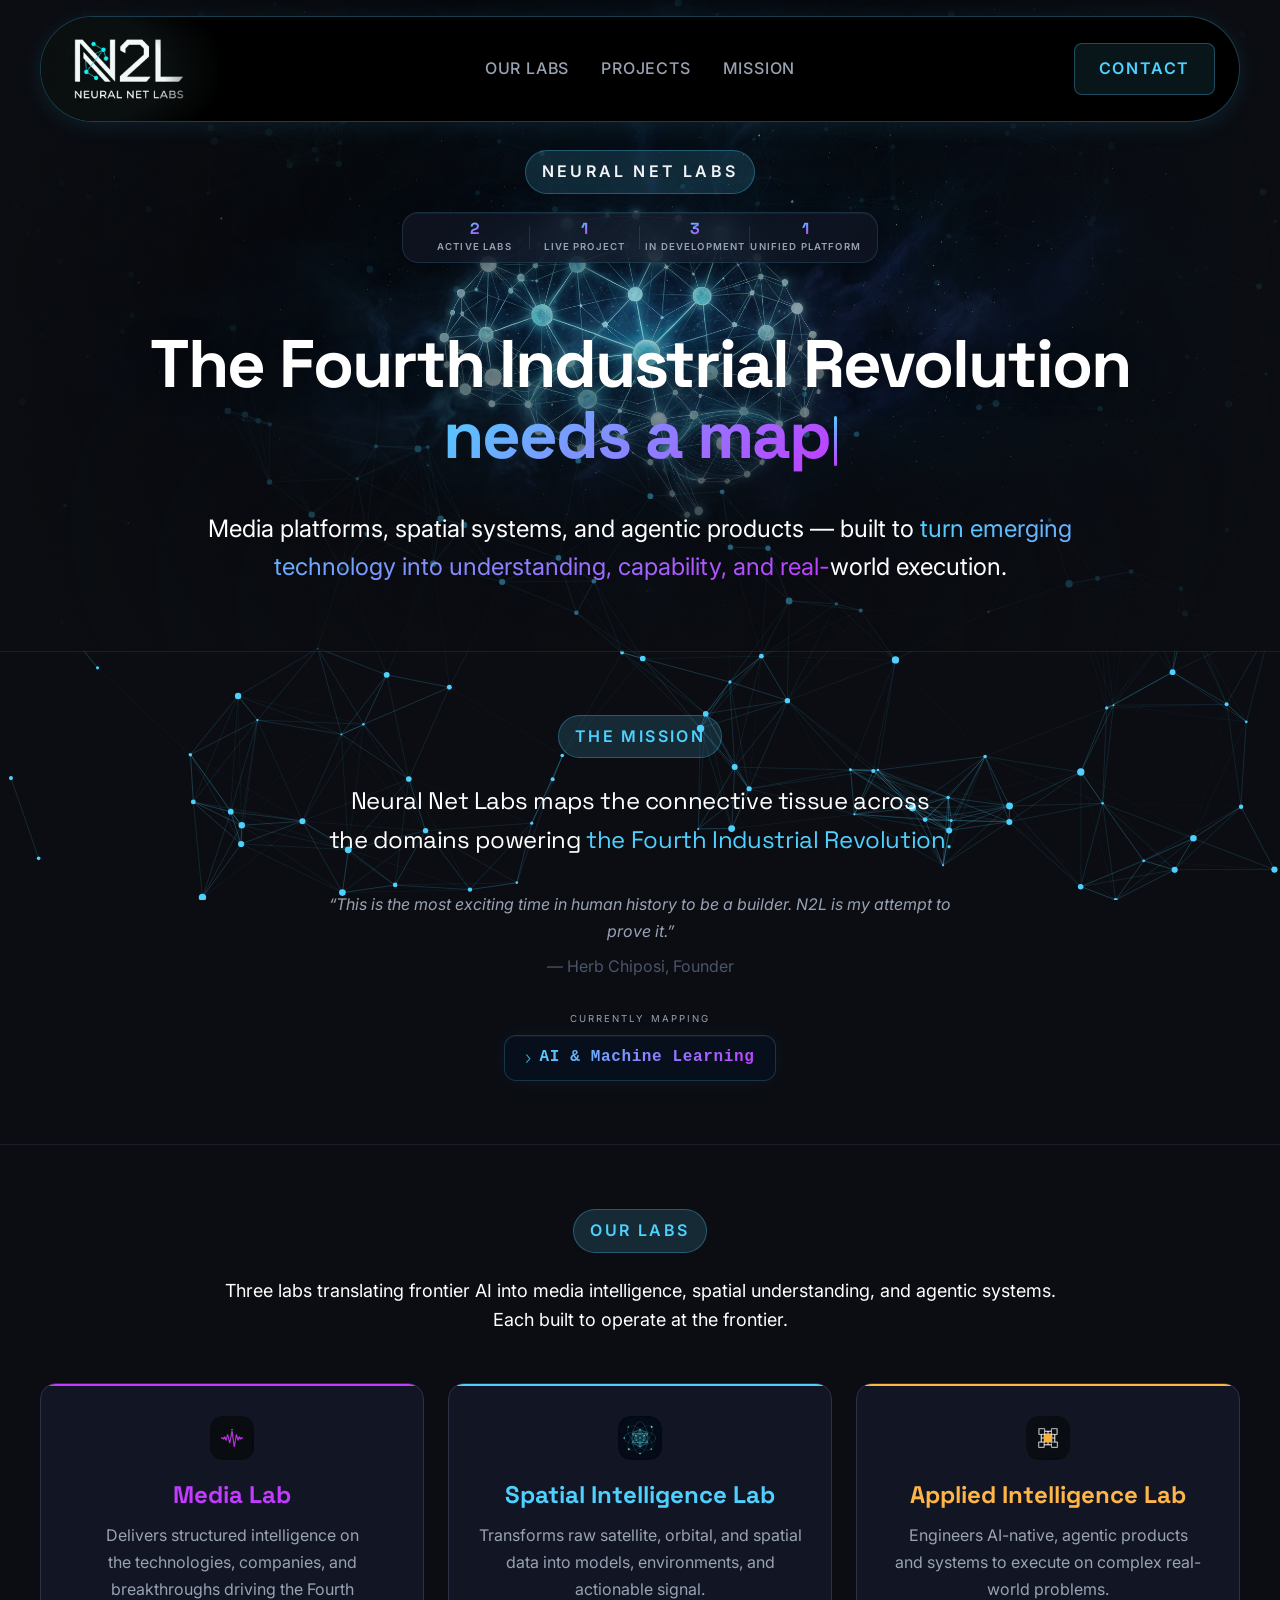
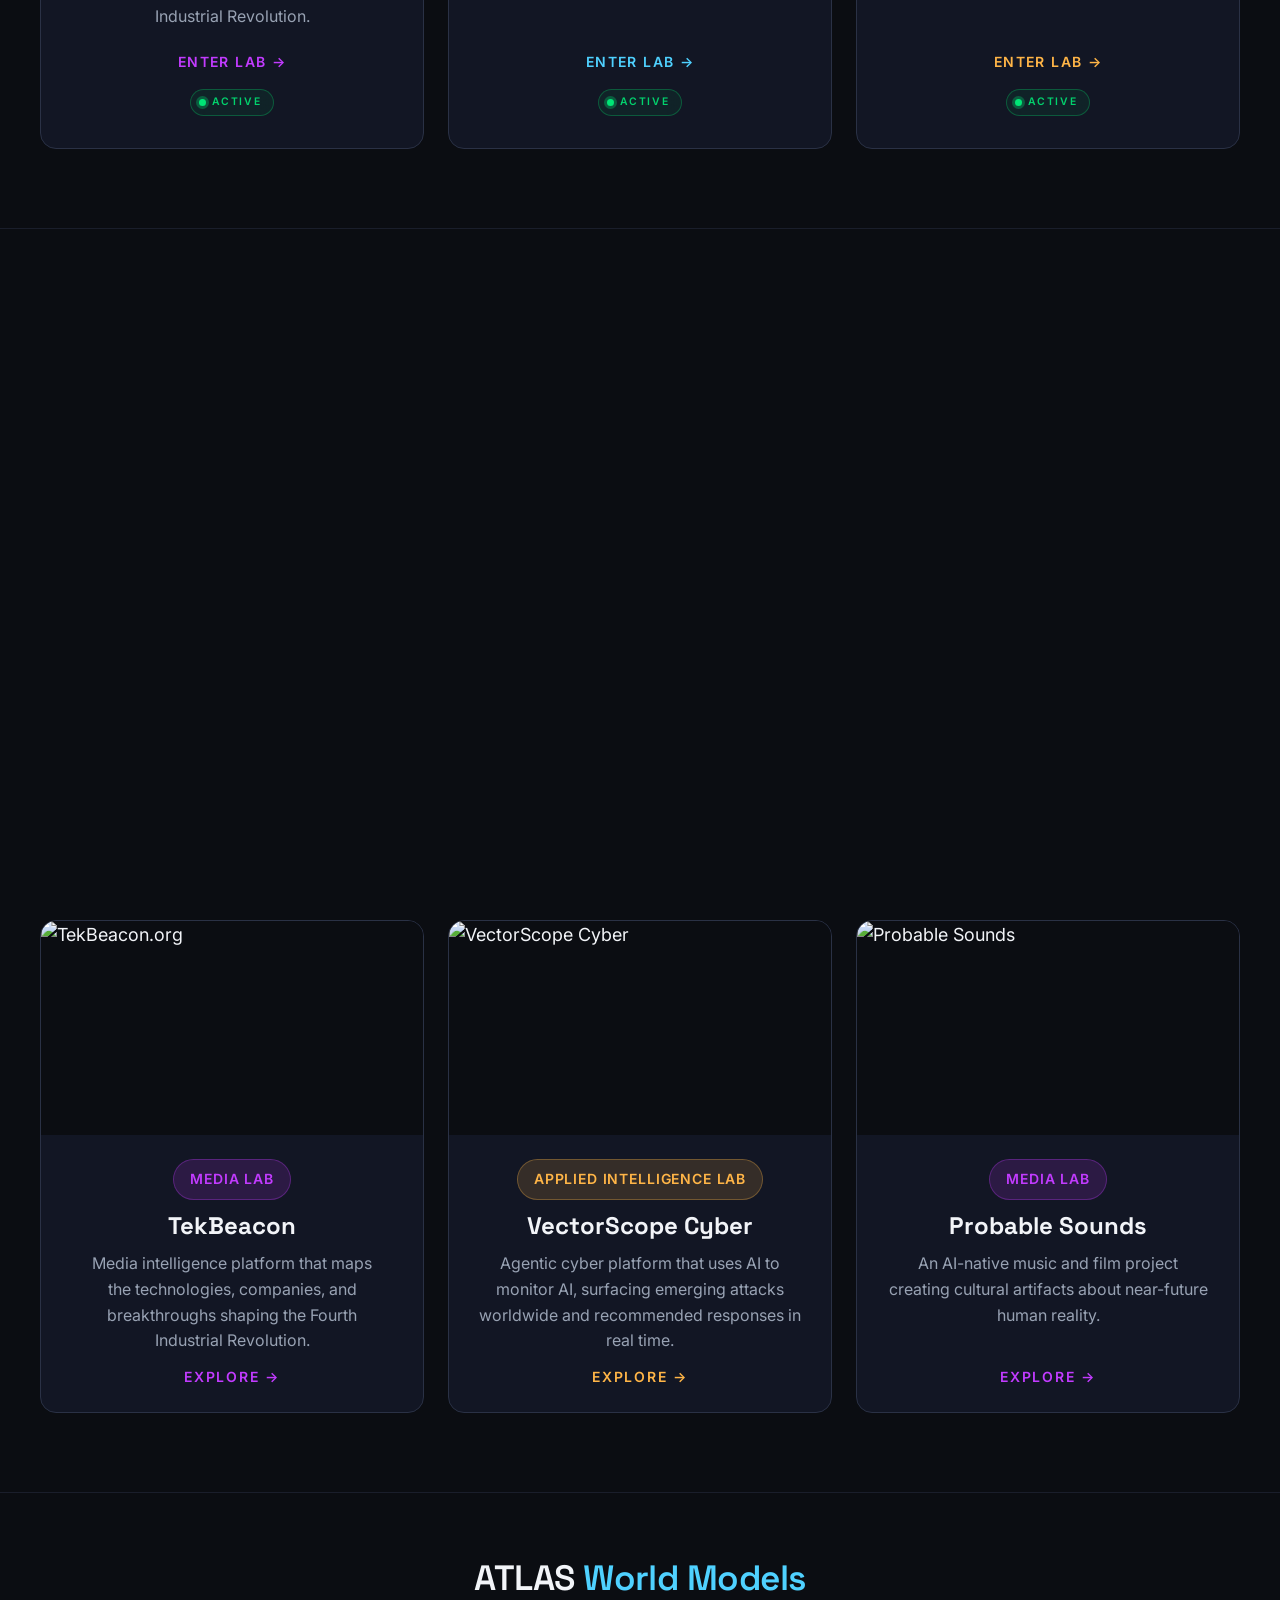
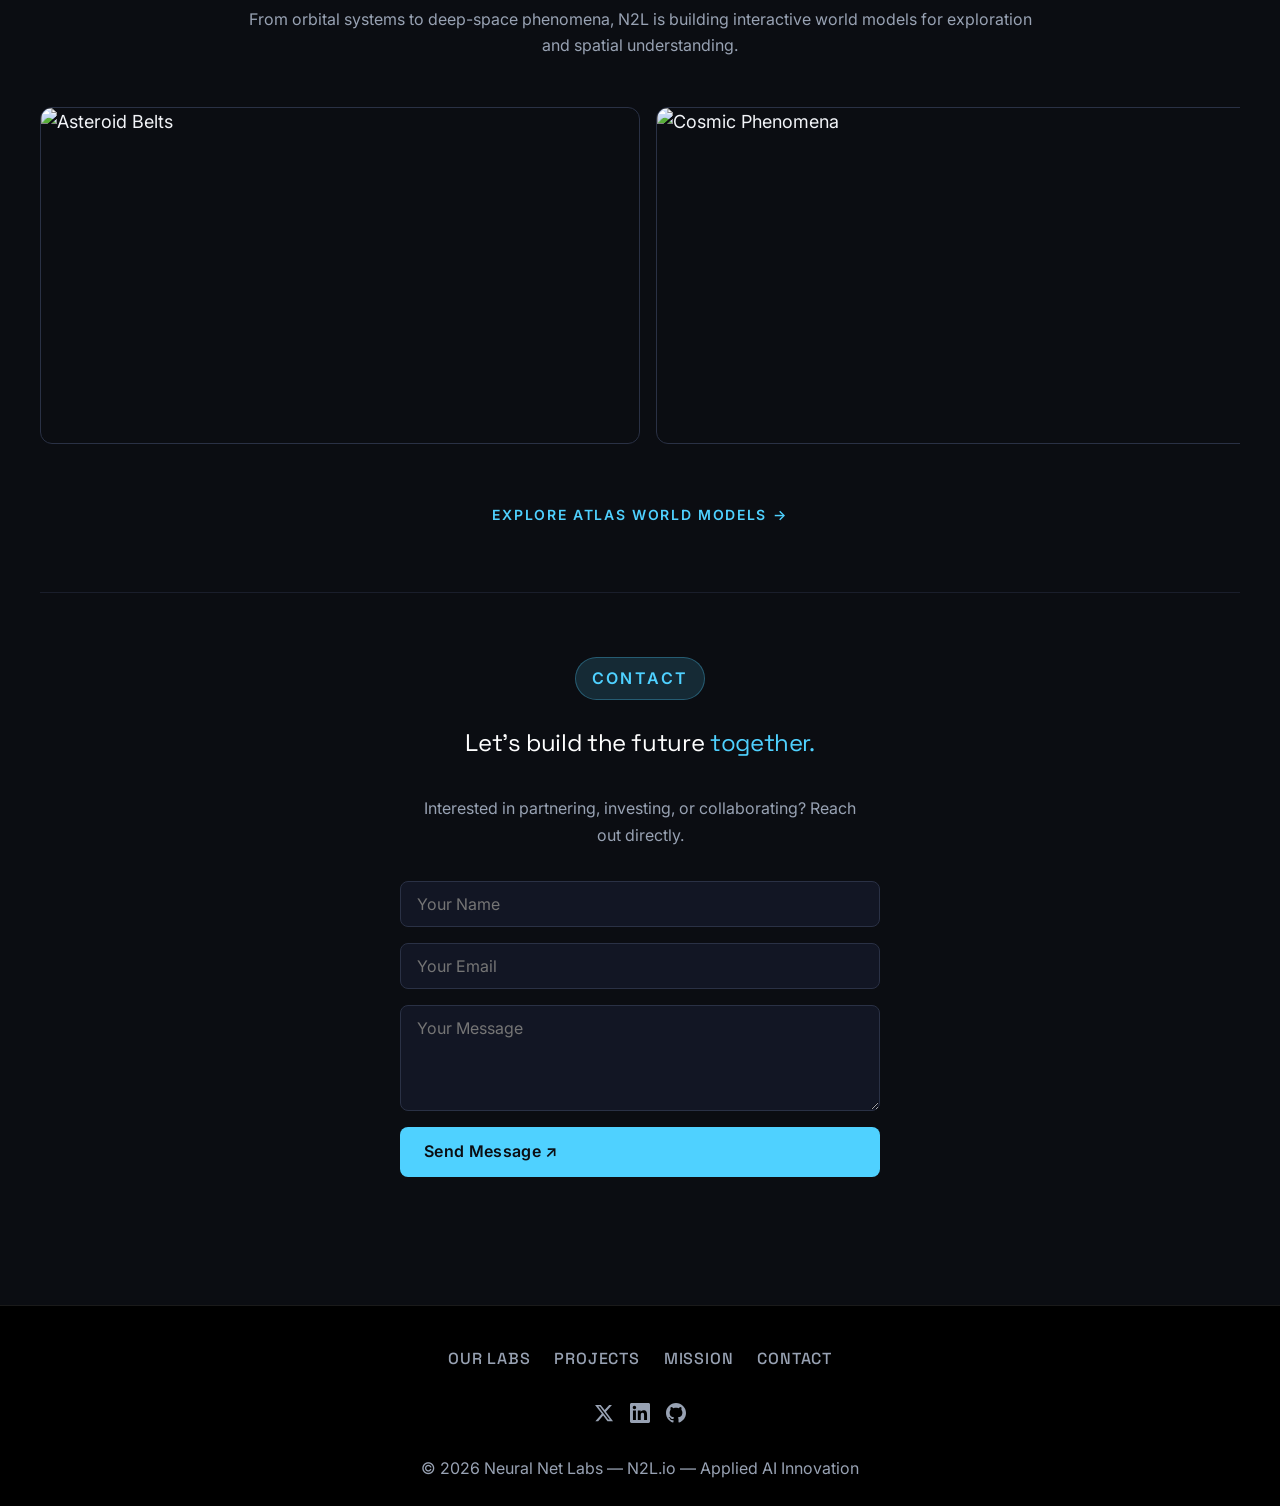
==== index.html @ a761012e "Formspree integration: contact form + waitlist email capture across all 6 project pages, Neural Net " ====
<!DOCTYPE html>
<html lang="en" data-theme="dark">
<head>
  <meta charset="UTF-8">
  <meta name="viewport" content="width=device-width, initial-scale=1.0">
  <title>N2L.io &mdash; Applied AI Innovation Lab</title>
  <meta name="description" content="Applied AI innovation &mdash; building breakthrough media platforms, spatial intelligence tools, and next-generation software products powered by world-class agentic systems.">

  <link rel="preconnect" href="https://fonts.googleapis.com">
  <link rel="preconnect" href="https://fonts.gstatic.com" crossorigin>
  <link href="https://fonts.googleapis.com/css2?family=Space+Grotesk:wght@300;400;500;600;700&family=Inter:wght@300;400;500;600;700&display=swap" rel="stylesheet">

  <link rel="stylesheet" href="styles.css">
</head>
<body>

  <nav class="site-nav nav-cyan" id="site-nav">
    <a href="index.html" class="logo-container">
      <img src="./Upscaled Website Images/Logos/enhanced_N2L_primary_logo_2.png" alt="N2L Logo" class="logo-img">
    </a>
    <div class="nav-links" id="nav-links">
      <a href="#labs" class="nav-link">Our Labs</a>
      <a href="#projects" class="nav-link">Projects</a>
      <a href="#mission" class="nav-link">Mission</a>
      
    </div>
    <div class="nav-cta" style="display: flex; align-items: center; justify-content: flex-end;">
      <a href="#contact" class="btn btn-primary glow-btn">Contact</a>
    </div>
    <button class="hamburger" id="hamburger" aria-label="Toggle menu">
      <span></span><span></span><span></span>
    </button>
  </nav>

  <main>
    <section class="hero" id="home" style="padding-top: 150px; padding-bottom: 1rem;">
      <div class="hero-bg">
        <img src="./Upscaled Website Images/Hero Images/enhanced_N2L_homepage_hero_image.png" alt="N2L Abstract Neural Network Hero Background">
      </div>
      <div class="hero-content">
        <a href="#labs" class="hero-eyebrow" style="text-decoration:none; color:inherit;">Neural Net Labs</a>

        <!-- Stats Bar -->
        <div class="stats-bar" id="stats">
          <div class="stats-grid">
            <div class="stat-item">
              <span class="stat-number" data-target="3" data-static="true">0</span>
              <span class="stat-label">Active Labs</span>
            </div>
            <div class="stat-item">
              <span class="stat-number" data-target="1" data-static="true">0</span>
              <span class="stat-label">Live Project</span>
            </div>
            <div class="stat-item">
              <span class="stat-number" data-target="5" data-static="true">0</span>
              <span class="stat-label">In Development</span>
            </div>
            <div class="stat-item">
              <span class="stat-number" data-target="1" data-static="true">0</span>
              <span class="stat-label">Unified Platform</span>
            </div>
          </div>
        </div>

        <h1 class="hero-headline"><span style="color: #ffffff;">The Fourth Industrial Revolution</span><br><span class="accent">needs a map</span></h1>
        <p class="hero-tagline" style="font-weight: 400;"><span style="color: #ffffff;">Media platforms, spatial systems, and agentic products &mdash; built to </span><span class="accent">turn emerging technology into understanding, capability, and real-</span><span style="color: #ffffff;">world execution.</span></p>
        
      </div>

    </section>

    <section class="mission-section" id="mission" style="width: 95%; max-width: var(--content-wide); padding-left: var(--space-8); padding-right: var(--space-8);">
      <div class="section-eyebrow">The Mission</div>
      <h2 class="mission-statement" style="color: white; font-size: var(--text-lg); font-weight: 400; max-width: 900px; margin-left: auto; margin-right: auto; line-height: 1.6;">Neural Net Labs maps the connective tissue across the domains powering <span class="accent">the Fourth Industrial Revolution.</span></h2>

      <!-- Founder's Note -->
      <div style="text-align: center; margin-top: var(--space-6); margin-bottom: var(--space-8);">
        <p style="font-size: var(--text-sm); color: var(--color-text-muted); font-style: italic; margin: 0 auto; max-width: 680px; line-height: 1.7;">&ldquo;This is the most exciting time in human history to be a builder. N2L is my attempt to prove it.&rdquo;</p>
        <p style="font-size: var(--text-sm); color: var(--color-text-faint); font-style: normal; margin: var(--space-2) auto 0; text-align: center; width: fit-content;">&mdash; Herb Chiposi, Founder</p>
      </div>

      <div class="domain-ticker">
        <p class="domain-ticker-label">Currently Mapping</p>
        <div class="domain-ticker-display">
          <span class="domain-ticker-arrow">›</span>
          <span id="domain-text">&nbsp;</span>
        </div>
      </div>
    </section>


    <section class="section" id="labs">
      <div class="section-eyebrow">Our Labs</div>
      <p style="text-align: center; color: #ffffff; max-width: 1000px; margin: 0 auto var(--space-8) auto; font-size: var(--text-base); line-height: 1.6;">Three labs translating frontier AI into media intelligence, spatial understanding, and agentic systems.<br>Each built to operate at the frontier.</p>
      <div class="lab-card-grid">
        <a href="media-lab.html" class="lab-card media">
          <div class="lab-card-icon media">
            <img src="./Upscaled Website Images/Icons/enhanced_Media_Lab_icon_mini_logo.png" alt="Media Lab Icon">
          </div>
          <p class="lab-card-title media">Media Lab</p>
          <p class="lab-card-desc">Delivers structured intelligence on the technologies, companies, and breakthroughs driving the Fourth Industrial Revolution.</p>
          <span class="lab-enter media">Enter Lab &rarr;</span>
          <div class="live-status" style="margin-top:var(--space-4);">
            <span class="live-dot"></span>
            <span class="live-label">Active</span>
          </div>
        </a>
        <a href="spatial-lab.html" class="lab-card spatial">
          <div class="lab-card-icon spatial">
            <img src="./Upscaled Website Images/Icons/enhanced_Spatial_Intelligence_Lab_icon_mini_logo.png" alt="Spatial Intelligence Lab Icon">
          </div>
          <p class="lab-card-title spatial">Spatial Intelligence Lab</p>
          <p class="lab-card-desc">Transforms raw satellite, orbital, and spatial data into models, environments, and actionable signal.</p>
          <span class="lab-enter spatial">Enter Lab &rarr;</span>
          <div class="live-status" style="margin-top:var(--space-4);">
            <span class="live-dot"></span>
            <span class="live-label">Active</span>
          </div>
        </a>
        <a href="applied-intelligence-lab.html" class="lab-card product">
          <div class="lab-card-icon product">
            <img src="./Upscaled Website Images/Icons/enhanced_N2L_Product_Lab_icon_mini_logo.png" alt="Applied Intelligence Lab Icon">
          </div>
          <p class="lab-card-title product">Applied Intelligence Lab</p>
          <p class="lab-card-desc">Engineers AI-native, agentic products and systems to execute on complex real-world problems.</p>
          <span class="lab-enter product">Enter Lab &rarr;</span>
          <div class="live-status" style="margin-top:var(--space-4);">
            <span class="live-dot"></span>
            <span class="live-label">Active</span>
          </div>
        </a>
      </div>
    </section>

    <section class="section" id="projects">
      <div class="section-eyebrow">Featured Projects</div>
      <div class="project-grid">
        <a href="anubis.html" target="_blank" class="project-card product">
          <div class="project-image">
            <img src="./Upscaled Website Images/Hero Images/Anubis_Agentic_Research_hero_Image.png" alt="Anubis Agentic Research">
          </div>
          <div class="project-info">
            <span class="badge badge-amber">Applied Intelligence Lab</span>
            <h3 class="project-title">Anubis Agentic Research</h3>
            <p class="project-desc">Agentic research framework where AI agents modeled on the greatest scientific minds of the 20th and 21st centuries, each with its own knowledge archive, collaborate to solve complex cross-domain problems.</p>
            <span class="project-explore amber">EXPLORE &rarr;</span>
          </div>
        </a>
        <a href="orbitarium.html" class="project-card spatial">
          <div class="project-image">
            <img src="./Upscaled Website Images/Hero Images/enhanced_Orbitarium_hero_image.png" alt="Orbitarium">
          </div>
          <div class="project-info">
            <span class="badge badge-cyan">Spatial Intelligence</span>
            <h3 class="project-title">Orbitarium</h3>
            <p class="project-desc">Real-time interactive world model of our solar system, from the Sun out to the Kuiper Belt.</p>
            <span class="project-explore cyan">EXPLORE &rarr;</span>
          </div>
        </a>
        <a href="satalytics.html" class="project-card spatial">
          <div class="project-image">
            <img src="./Upscaled Website Images/Hero Images/enhanced_Satalytics_hero_image.png" alt="Satalytics">
          </div>
          <div class="project-info">
            <span class="badge badge-cyan">Spatial Intelligence</span>
            <h3 class="project-title">Satalytics</h3>
            <p class="project-desc">Transforms raw orbital spacial data into actionable intelligence signals using frontier neural networks.</p>
            <span class="project-explore cyan">EXPLORE &rarr;</span>
          </div>
        </a>
        <a href="https://tekbeacon.org" target="_blank" class="project-card media">
          <div class="project-image">
            <img src="./Upscaled Website Images/Hero Images/enhanced_TekBeacon-org_hero_image.png" alt="TekBeacon.org">
          </div>
          <div class="project-info">
            <span class="badge badge-magenta">Media Lab</span>
            <h3 class="project-title">TekBeacon</h3>
            <p class="project-desc">Media intelligence platform that maps the technologies, companies, and breakthroughs shaping the Fourth Industrial Revolution.</p>
            <span class="project-explore magenta">EXPLORE &rarr;</span>
          </div>
        </a>
        <a href="vectorscope.html" class="project-card product">
          <div class="project-image">
            <img src="./Upscaled Website Images/Hero Images/enhanced_VectorScope_Cyber_hero_image_1.png" alt="VectorScope Cyber">
          </div>
          <div class="project-info">
            <span class="badge badge-amber">Applied Intelligence Lab</span>
            <h3 class="project-title">VectorScope Cyber</h3>
            <p class="project-desc">Agentic cyber platform that uses AI to monitor AI, surfacing emerging attacks worldwide and recommended responses in real time.</p>
            <span class="project-explore amber">EXPLORE &rarr;</span>
          </div>
        </a>
        <a href="probable-sounds.html" class="project-card media">
          <div class="project-image">
            <img src="./Upscaled Website Images/Hero Images/enhanced_MisM_Music_Catalog_hero_image.png" alt="Probable Sounds">
          </div>
          <div class="project-info">
            <span class="badge badge-magenta">Media Lab</span>
            <h3 class="project-title">Probable Sounds</h3>
            <p class="project-desc">An AI-native music and film project creating cultural artifacts about near-future human reality.</p>
            <span class="project-explore magenta">EXPLORE &rarr;</span>
          </div>
        </a>
      </div>
    </section>

    <!-- ============================================================
         ATLAS World Models Showcase
    ============================================================ -->
    <section class="section" style="overflow:hidden;" id="atlas">
      <div style="text-align:center;margin-bottom:var(--space-8)">
        <h2 class="mission-statement" style="margin-bottom:var(--space-2)">ATLAS <span class="accent">World Models</span></h2>
        <p class="project-desc" style="max-width:800px;margin:0 auto">From orbital systems to deep-space phenomena, N2L is building interactive world models for exploration and spatial understanding.</p>
      </div>
      <div class="marquee-container">
        <div class="marquee-track">
          <!-- Set 1 -->
          <a class="marquee-item" href="atlas.html" style="cursor:pointer;display:block;"><img src="./Upscaled Website Images/ATLAS World Models Images/enhanced_Asteroid_Belts_Image.png" alt="Asteroid Belts"><div class="marquee-label">Asteroid Belts</div></a>
          <a class="marquee-item" href="atlas.html" style="cursor:pointer;display:block;"><img src="./Upscaled Website Images/ATLAS World Models Images/enhanced_Cosmic_Phenomena_World_Models_main.png" alt="Cosmic Phenomena"><div class="marquee-label">Cosmic Phenomena</div></a>
          <a class="marquee-item" href="atlas.html" style="cursor:pointer;display:block;"><img src="./Upscaled Website Images/ATLAS World Models Images/enhanced_Fast_radio_bursts_image.png" alt="Fast radio bursts"><div class="marquee-label">Fast Radio Bursts</div></a>
          <a class="marquee-item" href="atlas.html" style="cursor:pointer;display:block;"><img src="./Upscaled Website Images/ATLAS World Models Images/enhanced_Galaxies_Image.png" alt="Galaxies"><div class="marquee-label">Galaxies</div></a>
          <a class="marquee-item" href="atlas.html" style="cursor:pointer;display:block;"><img src="./Upscaled Website Images/ATLAS World Models Images/enhanced_Gamma-ray_burst_image.png" alt="Gamma-ray burst"><div class="marquee-label">Gamma-Ray Bursts</div></a>
          <a class="marquee-item" href="atlas.html" style="cursor:pointer;display:block;"><img src="./Upscaled Website Images/ATLAS World Models Images/enhanced_Kilonovae_image.png" alt="Kilonovae"><div class="marquee-label">Kilonovae</div></a>
          <a class="marquee-item" href="atlas.html" style="cursor:pointer;display:block;"><img src="./Upscaled Website Images/ATLAS World Models Images/enhanced_Moons_image.png" alt="Moons"><div class="marquee-label">Moons</div></a>
          <a class="marquee-item" href="atlas.html" style="cursor:pointer;display:block;"><img src="./Upscaled Website Images/ATLAS World Models Images/enhanced_Nebula_image.png" alt="Nebula"><div class="marquee-label">Nebulae</div></a>
          <a class="marquee-item" href="atlas.html" style="cursor:pointer;display:block;"><img src="./Upscaled Website Images/ATLAS World Models Images/enhanced_Star_system_image.png" alt="Star system"><div class="marquee-label">Star Systems</div></a>
          <a class="marquee-item" href="atlas.html" style="cursor:pointer;display:block;"><img src="./Upscaled Website Images/ATLAS World Models Images/enhanced_Supernova_image.png" alt="Supernova"><div class="marquee-label">Supernovae</div></a>
          <a class="marquee-item" href="atlas.html" style="cursor:pointer;display:block;"><img src="./Upscaled Website Images/ATLAS World Models Images/enhanced_Tidal_disruption_events_image.png" alt="Tidal disruption events"><div class="marquee-label">Tidal Disruption Events</div></a>
          <a class="marquee-item" href="atlas.html" style="cursor:pointer;display:block;"><img src="./Upscaled Website Images/ATLAS World Models Images/enhanced_X-ray_transient_image.png" alt="X-ray transient"><div class="marquee-label">X-Ray Transients</div></a>
          <!-- Set 2 -->
          <a class="marquee-item" href="atlas.html" style="cursor:pointer;display:block;"><img src="./Upscaled Website Images/ATLAS World Models Images/enhanced_Asteroid_Belts_Image.png" alt="Asteroid Belts"><div class="marquee-label">Asteroid Belts</div></a>
          <a class="marquee-item" href="atlas.html" style="cursor:pointer;display:block;"><img src="./Upscaled Website Images/ATLAS World Models Images/enhanced_Cosmic_Phenomena_World_Models_main.png" alt="Cosmic Phenomena"><div class="marquee-label">Cosmic Phenomena</div></a>
          <a class="marquee-item" href="atlas.html" style="cursor:pointer;display:block;"><img src="./Upscaled Website Images/ATLAS World Models Images/enhanced_Fast_radio_bursts_image.png" alt="Fast radio bursts"><div class="marquee-label">Fast Radio Bursts</div></a>
          <a class="marquee-item" href="atlas.html" style="cursor:pointer;display:block;"><img src="./Upscaled Website Images/ATLAS World Models Images/enhanced_Galaxies_Image.png" alt="Galaxies"><div class="marquee-label">Galaxies</div></a>
          <a class="marquee-item" href="atlas.html" style="cursor:pointer;display:block;"><img src="./Upscaled Website Images/ATLAS World Models Images/enhanced_Gamma-ray_burst_image.png" alt="Gamma-ray burst"><div class="marquee-label">Gamma-Ray Bursts</div></a>
          <a class="marquee-item" href="atlas.html" style="cursor:pointer;display:block;"><img src="./Upscaled Website Images/ATLAS World Models Images/enhanced_Kilonovae_image.png" alt="Kilonovae"><div class="marquee-label">Kilonovae</div></a>
          <a class="marquee-item" href="atlas.html" style="cursor:pointer;display:block;"><img src="./Upscaled Website Images/ATLAS World Models Images/enhanced_Moons_image.png" alt="Moons"><div class="marquee-label">Moons</div></a>
          <a class="marquee-item" href="atlas.html" style="cursor:pointer;display:block;"><img src="./Upscaled Website Images/ATLAS World Models Images/enhanced_Nebula_image.png" alt="Nebula"><div class="marquee-label">Nebulae</div></a>
          <a class="marquee-item" href="atlas.html" style="cursor:pointer;display:block;"><img src="./Upscaled Website Images/ATLAS World Models Images/enhanced_Star_system_image.png" alt="Star system"><div class="marquee-label">Star Systems</div></a>
          <a class="marquee-item" href="atlas.html" style="cursor:pointer;display:block;"><img src="./Upscaled Website Images/ATLAS World Models Images/enhanced_Supernova_image.png" alt="Supernova"><div class="marquee-label">Supernovae</div></a>
          <a class="marquee-item" href="atlas.html" style="cursor:pointer;display:block;"><img src="./Upscaled Website Images/ATLAS World Models Images/enhanced_Tidal_disruption_events_image.png" alt="Tidal disruption events"><div class="marquee-label">Tidal Disruption Events</div></a>
          <a class="marquee-item" href="atlas.html" style="cursor:pointer;display:block;"><img src="./Upscaled Website Images/ATLAS World Models Images/enhanced_X-ray_transient_image.png" alt="X-ray transient"><div class="marquee-label">X-Ray Transients</div></a>
        </div>
      </div>
      <div style="text-align:center; margin-top:var(--space-10);">
        <a href="atlas.html" class="project-explore cyan">EXPLORE ATLAS WORLD MODELS &rarr;</a>
      </div>
    </section>

    <!-- ============================================================
         Contact
    ============================================================ -->
    <section class="section" id="contact" style="text-align: center; padding-bottom: var(--space-16);">
      <div class="section-eyebrow">Contact</div>
      <h2 class="mission-statement" style="color: white; font-size: var(--text-lg); font-weight: 400; max-width: 700px; margin-left: auto; margin-right: auto; line-height: 1.6;">Let&rsquo;s build the future <span class="accent">together.</span></h2>
      <p style="color: var(--color-text-muted); font-size: var(--text-sm); max-width: 520px; margin: 0 auto var(--space-8); line-height: 1.7;">Interested in partnering, investing, or collaborating? Reach out directly.</p>

      <!-- Contact Form -->
      <form id="contact-form" action="https://formspree.io/f/mvzyaagl" method="POST" style="max-width: 480px; margin: 0 auto; display: flex; flex-direction: column; gap: var(--space-4);">
        <input type="text" name="name" placeholder="Your Name" required
          style="padding: var(--space-3) var(--space-4); background: var(--color-surface); border: 1px solid var(--color-divider); border-radius: var(--radius-md); color: var(--color-text); font-family: var(--font-body); font-size: var(--text-sm); outline: none; transition: border-color 0.3s ease;"
          onfocus="this.style.borderColor='rgba(79,209,255,0.6)'" onblur="this.style.borderColor=''"
        />
        <input type="email" name="email" placeholder="Your Email" required
          style="padding: var(--space-3) var(--space-4); background: var(--color-surface); border: 1px solid var(--color-divider); border-radius: var(--radius-md); color: var(--color-text); font-family: var(--font-body); font-size: var(--text-sm); outline: none; transition: border-color 0.3s ease;"
          onfocus="this.style.borderColor='rgba(79,209,255,0.6)'" onblur="this.style.borderColor=''"
        />
        <textarea name="message" placeholder="Your Message" rows="4" required
          style="padding: var(--space-3) var(--space-4); background: var(--color-surface); border: 1px solid var(--color-divider); border-radius: var(--radius-md); color: var(--color-text); font-family: var(--font-body); font-size: var(--text-sm); outline: none; resize: vertical; transition: border-color 0.3s ease;"
          onfocus="this.style.borderColor='rgba(79,209,255,0.6)'" onblur="this.style.borderColor=''"
        ></textarea>
        <button type="submit" class="btn btn-primary glow-btn" style="font-size: var(--text-sm); cursor: pointer; border: none;">Send Message &nearr;</button>
      </form>
      <p id="contact-success" style="display:none; color: var(--color-cyan); font-size: var(--text-sm); margin-top: var(--space-4);">Message sent! We&rsquo;ll be in touch.</p>
      <p id="contact-error" style="display:none; color: #ff6b6b; font-size: var(--text-sm); margin-top: var(--space-4);">Something went wrong. Please try again.</p>
    </section>
  </main>

    <footer class="site-footer">
    <div class="footer-content" style="display:flex; flex-direction:column; align-items:center; gap:var(--space-2);">
      <div class="footer-links" style="display:flex; gap:var(--space-6); font-family:var(--font-display); font-size:var(--text-sm); font-weight:600; letter-spacing:0.1em; text-transform:uppercase;">
        <a href="index.html#labs" class="footer-link">Our Labs</a>
        <a href="index.html#projects" class="footer-link">Projects</a>
        <a href="index.html#mission" class="footer-link">Mission</a>
        <a href="index.html#contact" class="footer-link">Contact</a>
      </div>
            <div class="social-links" style="display:flex; gap:var(--space-4); margin: var(--space-2) 0;">
        <a href="#" class="social-icon" aria-label="Twitter">
          <svg width="20" height="20" viewBox="0 0 24 24" fill="currentColor"><path d="M18.244 2.25h3.308l-7.227 8.26 8.502 11.24H16.17l-5.214-6.817L4.99 21.75H1.68l7.73-8.835L1.254 2.25H8.08l4.713 6.231zm-1.161 17.52h1.833L7.084 4.126H5.117z"/></svg>
        </a>
        <a href="#" class="social-icon" aria-label="LinkedIn">
          <svg width="20" height="20" viewBox="0 0 24 24" fill="currentColor"><path d="M20.447 20.452h-3.554v-5.569c0-1.328-.027-3.037-1.852-3.037-1.853 0-2.136 1.445-2.136 2.939v5.667H9.351V9h3.414v1.561h.046c.477-.9 1.637-1.85 3.37-1.85 3.603 0 4.267 2.37 4.267 5.455v6.286zM5.337 7.433c-1.144 0-2.063-.926-2.063-2.065 0-1.138.92-2.063 2.063-2.063 1.14 0 2.064.925 2.064 2.063 0 1.139-.925 2.065-2.064 2.065zm1.782 13.019H3.555V9h3.564v11.452zM22.225 0H1.771C.792 0 0 .774 0 1.729v20.542C0 23.227.792 24 1.771 24h20.451C23.2 24 24 23.227 24 22.271V1.729C24 .774 23.2 0 22.222 0h.003z"/></svg>
        </a>
        <a href="#" class="social-icon" aria-label="GitHub">
          <svg width="20" height="20" viewBox="0 0 24 24" fill="currentColor"><path d="M12 0c-6.626 0-12 5.373-12 12 0 5.302 3.438 9.8 8.207 11.387.599.111.793-.261.793-.577v-2.234c-3.338.726-4.033-1.416-4.033-1.416-.546-1.387-1.333-1.756-1.333-1.756-1.089-.745.083-.729.083-.729 1.205.084 1.839 1.237 1.839 1.237 1.07 1.834 2.807 1.304 3.492.997.107-.775.418-1.305.762-1.604-2.665-.305-5.467-1.334-5.467-5.931 0-1.311.469-2.381 1.236-3.221-.124-.303-.535-1.524.117-3.176 0 0 1.008-.322 3.301 1.23.957-.266 1.983-.399 3.003-.404 1.02.005 2.047.138 3.006.404 2.291-1.552 3.297-1.23 3.297-1.23.653 1.653.242 2.874.118 3.176.77.84 1.235 1.911 1.235 3.221 0 4.609-2.807 5.624-5.479 5.921.43.372.823 1.102.823 2.222v3.293c0 .319.192.694.801.576 4.765-1.589 8.199-6.086 8.199-11.386 0-6.627-5.373-12-12-12z"/></svg>
        </a>
      </div>
      <p class="footer-copy" style="color:var(--color-text-muted); font-size:var(--text-sm); margin-top:var(--space-2);">&copy; 2026 Neural Net Labs &mdash; N2L.io &mdash; Applied AI Innovation</p>
    </div>
  </footer>

  <script>
    // ============================================================
    // Typewriter Effect — "needs a map"
    // ============================================================
    (function() {
      var accentEl = document.querySelector('.hero-headline .accent');
      if (!accentEl) return;

      var fullText = 'needs a map';
      var TYPE_SPEED   = 120;  // ms per character typing
      var ERASE_SPEED  = 50;   // ms per character erasing
      var HOLD_TYPED   = 3500; // ms to hold the full text
      var HOLD_ERASED  = 800;  // ms pause before retyping

      // Inject blink keyframe
      var s = document.createElement('style');
      s.textContent = '@keyframes tw-blink{0%,100%{opacity:1}50%{opacity:0}}';
      document.head.appendChild(s);

      // Gradient cursor element (sibling to accent, inside h1)
      var cursor = document.createElement('span');
      cursor.style.cssText = [
        'display:inline-block',
        'width:3px',
        'height:0.75em',
        'background:linear-gradient(135deg,#4FD1FF,#C23BFF)',
        'margin-left:4px',
        'vertical-align:middle',
        'border-radius:2px',
        'animation:tw-blink 0.7s ease-in-out infinite'
      ].join(';');
      accentEl.insertAdjacentElement('afterend', cursor);

      // Start empty
      accentEl.textContent = '';

      function typeText(done) {
        var i = 0;
        var t = setInterval(function() {
          accentEl.textContent = fullText.slice(0, ++i);
          if (i >= fullText.length) { clearInterval(t); setTimeout(done, HOLD_TYPED); }
        }, TYPE_SPEED);
      }

      function eraseText(done) {
        var i = fullText.length;
        var t = setInterval(function() {
          accentEl.textContent = fullText.slice(0, --i);
          if (i <= 0) { clearInterval(t); setTimeout(done, HOLD_ERASED); }
        }, ERASE_SPEED);
      }

      function loop() { typeText(function() { eraseText(loop); }); }

      // Slight delay so page settles first
      setTimeout(loop, 800);
    })();

    // ============================================================
    // Animated Stats Counter — looping
    // ============================================================
    function animateCounterLoop(el, target) {
      var duration = 8000;
      function runCycle() {
        el.textContent = '0';
        var start = performance.now();
        function update(now) {
          var elapsed = now - start;
          var progress = Math.min(elapsed / duration, 1);
          var eased = 1 - Math.pow(1 - progress, 3);
          el.textContent = Math.round(eased * target);
          if (progress < 1) {
            requestAnimationFrame(update);
          } else {
            el.textContent = target;
            setTimeout(function() {
              el.textContent = '0';
              setTimeout(runCycle, 500);
            }, 2500);
          }
        }
        requestAnimationFrame(update);
      }
      runCycle();
    }
    // One-shot counter (for static values that stay)
    function animateCounterOnce(el, target) {
      var duration = 8000;
      var start = performance.now();
      function update(now) {
        var elapsed = now - start;
        var progress = Math.min(elapsed / duration, 1);
        var eased = 1 - Math.pow(1 - progress, 3);
        el.textContent = Math.round(eased * target);
        if (progress < 1) requestAnimationFrame(update);
        else el.textContent = target;
      }
      requestAnimationFrame(update);
    }

    var statsObserver = new IntersectionObserver(function(entries) {
      entries.forEach(function(entry) {
        if (entry.isIntersecting) {
          entry.target.querySelectorAll('.stat-number').forEach(function(el) {
            if (el.dataset.static === 'true') {
              animateCounterOnce(el, parseInt(el.dataset.target));
            } else {
              animateCounterLoop(el, parseInt(el.dataset.target));
            }
          });
          statsObserver.unobserve(entry.target);
        }
      });
    }, { threshold: 0.4 });
    var statsEl = document.getElementById('stats');
    if (statsEl) statsObserver.observe(statsEl);

    // ============================================================
    // Scroll-Triggered Section Reveals
    // ============================================================
    (function() {
      // Elements to reveal (excluding hero which is above the fold)
      var revealTargets = [
        '#mission .section-eyebrow',
        '#mission .mission-statement',
        '#labs .section-eyebrow',
        '#labs > p',
        '.lab-card',
        '#projects .section-eyebrow',
        '.project-card',
        '#atlas .section-eyebrow',
        '#atlas h2',
        '#atlas .project-desc',
        '#atlas .btn-primary',
        'footer .footer-logo',
        'footer .footer-links',
        'footer .footer-legal'
      ];

      revealTargets.forEach(function(selector) {
        document.querySelectorAll(selector).forEach(function(el) {
          el.classList.add('reveal');
        });
      });

      // Stagger cards
      document.querySelectorAll('.lab-card').forEach(function(el, i) {
        el.style.transitionDelay = (i * 0.4) + 's';
      });
      document.querySelectorAll('.project-card').forEach(function(el, i) {
        el.style.transitionDelay = (i * 0.32) + 's';
      });

      var revealObs = new IntersectionObserver(function(entries) {
        entries.forEach(function(entry) {
          if (entry.isIntersecting) {
            entry.target.classList.add('revealed');
            // Clear stagger delay after reveal finishes so hover is instant
            var delay = parseFloat(entry.target.style.transitionDelay) || 0;
            setTimeout(function() {
              entry.target.style.transitionDelay = '0s';
            }, (delay + 2.4) * 1000);
            revealObs.unobserve(entry.target);
          }
        });
      }, { threshold: 0.12, rootMargin: '0px 0px -40px 0px' });

      document.querySelectorAll('.reveal').forEach(function(el) {
        revealObs.observe(el);
      });
    })();

    // ============================================================
    // Eyebrow Pill — Click to Center Section
    // ============================================================
    document.querySelectorAll('.section-eyebrow, .hero-eyebrow').forEach(function(pill) {
      pill.addEventListener('click', function() {
        var section = pill.closest('section') || pill.closest('[id]');
        if (section) {
          section.scrollIntoView({ behavior: 'smooth', block: 'center' });
        } else {
          window.scrollTo({ top: 0, behavior: 'smooth' });
        }
      });
    });

    // ============================================================
    // Gradient Glow Cursor Trail
    // ============================================================
    (function() {
      if (window.matchMedia('(pointer: coarse)').matches) return; // skip touch

      // Main glow orb
      var orb = document.createElement('div');
      orb.style.cssText = [
        'position:fixed','top:0','left:0','width:28px','height:28px',
        'border-radius:50%',
        'background:radial-gradient(circle,rgba(79,209,255,0.55) 0%,rgba(194,59,255,0.25) 60%,transparent 100%)',
        'pointer-events:none','z-index:9999',
        'transform:translate(-50%,-50%)',
        'filter:blur(4px)',
        'transition:opacity 0.3s ease',
        'opacity:0'
      ].join(';');
      document.body.appendChild(orb);

      var mouseX = 0, mouseY = 0, orbX = 0, orbY = 0, visible = false;

      document.addEventListener('mousemove', function(e) {
        mouseX = e.clientX; mouseY = e.clientY;
        if (!visible) { orb.style.opacity = '1'; visible = true; }
        spawnDot(e.clientX, e.clientY);
      });
      document.addEventListener('mouseleave', function() {
        orb.style.opacity = '0'; visible = false;
      });

      // Smooth lerp follow
      function lerp(a, b, t) { return a + (b - a) * t; }
      (function animateOrb() {
        orbX = lerp(orbX, mouseX, 0.1);
        orbY = lerp(orbY, mouseY, 0.1);
        orb.style.left = orbX + 'px';
        orb.style.top  = orbY + 'px';
        requestAnimationFrame(animateOrb);
      })();

      // Trail dots
      var lastDot = 0;
      function spawnDot(x, y) {
        var now = Date.now();
        if (now - lastDot < 30) return;
        lastDot = now;
        var d = document.createElement('div');
        d.style.cssText = [
          'position:fixed','pointer-events:none','z-index:9998',
          'border-radius:50%','width:10px','height:10px',
          'transform:translate(-50%,-50%) scale(1)',
          'background:radial-gradient(circle,rgba(79,209,255,0.7) 0%,rgba(194,59,255,0.4) 100%)',
          'filter:blur(2px)',
          'left:'+x+'px','top:'+y+'px',
          'transition:opacity 0.6s ease,transform 0.6s ease',
          'opacity:0.8'
        ].join(';');
        document.body.appendChild(d);
        requestAnimationFrame(function() {
          d.style.opacity = '0';
          d.style.transform = 'translate(-50%,-50%) scale(0.3)';
        });
        setTimeout(function() { d.remove(); }, 650);
      }
    })();

    // ============================================================
    // Domain Flip Ticker — Solari Board Scramble
    // ============================================================
    (function() {
      var el = document.getElementById('domain-text');
      if (!el) return;

      var domains = [
        'AI & Machine Learning',
        'Robotics & Automation',
        'Quantum Computing',
        'Energy Fusion',
        'Nanotechnology',
        'Systems Governance',
        'Post-Labor Economics'
      ];

      var glyphs = 'ABCDEFGHIJKLMNOPQRSTUVWXYZ0123456789#@&%▓█▒';
      var currentIndex = 0;
      var running = false;

      function scramble(target, done) {
        var len = target.length;
        var resolved = new Array(len).fill(false);
        var chars = target.split('');
        var DURATION = 950;
        var start = null;

        function tick(ts) {
          if (!start) start = ts;
          var elapsed = ts - start;
          var progress = Math.min(elapsed / DURATION, 1);
          // Resolve chars left-to-right based on progress
          var resolveUpTo = Math.floor(progress * len);

          for (var i = 0; i < len; i++) {
            if (i < resolveUpTo) {
              chars[i] = target[i];
              resolved[i] = true;
            } else if (!resolved[i]) {
              chars[i] = target[i] === ' ' ? ' ' : glyphs[Math.floor(Math.random() * glyphs.length)];
            }
          }

          el.textContent = chars.join('');

          if (progress < 1) {
            requestAnimationFrame(tick);
          } else {
            el.textContent = target;
            done && done();
          }
        }
        requestAnimationFrame(tick);
      }

      function cycle() {
        scramble(domains[currentIndex], function() {
          currentIndex = (currentIndex + 1) % domains.length;
          setTimeout(cycle, 2800);
        });
      }

      // Start when mission section enters viewport
      var missionEl = document.getElementById('mission');
      if (missionEl) {
        var tickerObs = new IntersectionObserver(function(entries) {
          if (entries[0].isIntersecting && !running) {
            running = true;
            setTimeout(cycle, 400);
            tickerObs.disconnect();
          }
        }, { threshold: 0.3 });
        tickerObs.observe(missionEl);
      }
    })();

    const nav = document.getElementById('site-nav');
    window.addEventListener('scroll', () => {
      if (window.scrollY > 50) {
        nav.classList.add('scrolled');
      } else {
        nav.classList.remove('scrolled');
      }
    });

    const observerOptions = { root: null, rootMargin: '0px', threshold: 0.1 };
    const observer = new IntersectionObserver((entries, observer) => {
      entries.forEach(entry => {
        if (entry.isIntersecting) {
          entry.target.style.opacity = '1';
          entry.target.style.transform = 'translateY(0)';
          observer.unobserve(entry.target);
        }
      });
    }, observerOptions);

    document.querySelectorAll('section').forEach(section => {
      section.style.opacity = '0';
      section.style.transform = 'translateY(20px)';
      section.style.transition = 'opacity 0.6s var(--ease-out), transform 0.6s var(--ease-out)';
      observer.observe(section);
    });

    // ============================================================
    // Premium Micro-Interactions
    // ============================================================
    
    // 2. Magnetic Buttons
    document.querySelectorAll('.btn').forEach(btn => {
      btn.addEventListener('mousemove', (e) => {
        const rect = btn.getBoundingClientRect();
        const x = e.clientX - rect.left - rect.width / 2;
        const y = e.clientY - rect.top - rect.height / 2;
        btn.style.transform = `translate(${x * 0.3}px, ${y * 0.3}px)`;
      });
      btn.addEventListener('mouseleave', () => {
        btn.style.transform = `translate(0px, 0px)`;
        btn.style.transition = 'transform 0.4s cubic-bezier(0.34, 1.56, 0.64, 1), background 0.2s, box-shadow 0.2s, border-color 0.2s, color 0.2s';
      });
      btn.addEventListener('mouseenter', () => {
        btn.style.transition = 'transform 0.05s linear, background 0.2s, box-shadow 0.2s, border-color 0.2s, color 0.2s';
      });
    });
  
    // ============================================================
    // Global Neural Particle Canvas
    // ============================================================
    (function() {
      const canvas = document.createElement('canvas');
      canvas.style.position = 'fixed';
      canvas.style.top = '0';
      canvas.style.left = '0';
      canvas.style.width = '100vw';
      canvas.style.height = '100vh';
      canvas.style.zIndex = '-1';
      canvas.style.pointerEvents = 'none';
      document.body.appendChild(canvas);
      
      const ctx = canvas.getContext('2d');
      let width, height;

      function resize() {
        width = canvas.width = window.innerWidth;
        height = canvas.height = window.innerHeight;
      }
      window.addEventListener('resize', resize);
      resize();

      const particles = [];
      for (let i = 0; i < 240; i++) {
        particles.push({
          x: Math.random() * width,
          y: Math.random() * height,
          vx: (Math.random() - 0.5) * 0.6,
          vy: (Math.random() - 0.5) * 0.6,
          radius: Math.random() * 2.8 + 0.9
        });
      }

      let mouse = { x: -1000, y: -1000 };
      document.addEventListener('mousemove', e => {
        mouse.x = e.clientX;
        mouse.y = e.clientY;
      });
      document.addEventListener('mouseleave', () => {
        mouse.x = -1000;
        mouse.y = -1000;
      });

      function draw() {
        ctx.clearRect(0, 0, width, height);
        ctx.fillStyle = 'rgba(79, 209, 255, 1.0)';
        
        particles.forEach((p, i) => {
          p.x += p.vx;
          p.y += p.vy;
          if (p.x < 0 || p.x > width) p.vx *= -1;
          if (p.y < 0 || p.y > height) p.vy *= -1;
          
          ctx.beginPath();
          ctx.arc(p.x, p.y, p.radius, 0, Math.PI * 2);
          ctx.fill();
          
          const dx = p.x - mouse.x;
          const dy = p.y - mouse.y;
          const dist = Math.sqrt(dx*dx + dy*dy);
          if (dist < 300) {
            ctx.beginPath();
            ctx.strokeStyle = `rgba(79, 209, 255, ${1.0 - dist/300})`;
            ctx.lineWidth = 1;
            ctx.moveTo(p.x, p.y);
            ctx.lineTo(mouse.x, mouse.y);
            ctx.stroke();
          }

          for(let j = i + 1; j < particles.length; j++) {
            const p2 = particles[j];
            const dx2 = p.x - p2.x;
            const dy2 = p.y - p2.y;
            const dist2 = Math.sqrt(dx2*dx2 + dy2*dy2);
            if(dist2 < 150) {
              ctx.beginPath();
              ctx.strokeStyle = `rgba(79, 209, 255, ${0.68 - dist2/222})`;
              ctx.lineWidth = 0.5;
              ctx.moveTo(p.x, p.y);
              ctx.lineTo(p2.x, p2.y);
              ctx.stroke();
            }
          }
        });
        requestAnimationFrame(draw);
      }
      draw();
    })();
    // ============================================================
    // Contact Form — AJAX Submit
    // ============================================================
    (function() {
      var form = document.getElementById('contact-form');
      if (!form) return;
      form.addEventListener('submit', function(e) {
        e.preventDefault();
        var btn = form.querySelector('button[type="submit"]');
        var origText = btn.textContent;
        btn.textContent = 'Sending...';
        btn.disabled = true;

        fetch(form.action, {
          method: 'POST',
          body: new FormData(form),
          headers: { 'Accept': 'application/json' }
        }).then(function(resp) {
          if (resp.ok) {
            form.reset();
            form.style.display = 'none';
            document.getElementById('contact-success').style.display = 'block';
          } else {
            document.getElementById('contact-error').style.display = 'block';
            btn.textContent = origText;
            btn.disabled = false;
          }
        }).catch(function() {
          document.getElementById('contact-error').style.display = 'block';
          btn.textContent = origText;
          btn.disabled = false;
        });
      });
    })();
</script>
  <script src="mobile.js"></script>
</body>
</html>
---- styles.css ----
:root {
      --color-bg:             #0B0D12;
      --color-surface:        #121624;
      --color-surface-2:      #161B2A;
      --color-surface-3:      #1C2233;
      --color-divider:        #2A3145;
      --color-border:         #2A3145;
      --color-text:           #F2F4F8;
      --color-text-muted:     #98A2B3;
      --color-text-faint:     #4A5568;
      --color-text-inverse:   #0B0D12;
      --color-cyan:           #4FD1FF;
      --color-cyan-glow:      rgba(79, 209, 255, 0.15);
      --color-cyan-hover:     #7ADEFF;
      --color-magenta:        #C23BFF;
      --color-magenta-glow:   rgba(194, 59, 255, 0.15);
      --color-magenta-hover:  #D46FFF;
      --color-amber:          #FFB547;
      --color-amber-glow:     rgba(255, 181, 71, 0.15);
      --color-amber-hover:    #FFC96B;
      --color-indigo:         #4A5FA7;
      --font-display: "Space Grotesk", "Helvetica Neue", sans-serif;
      --font-body:    "Inter", "Helvetica Neue", sans-serif;
      --text-xs:   clamp(0.75rem,  0.7rem  + 0.25vw, 0.875rem);
      --text-sm:   clamp(0.875rem, 0.8rem  + 0.35vw, 1rem);
      --text-base: clamp(1rem,     0.95rem + 0.25vw, 1.125rem);
      --text-lg:   clamp(1.125rem, 1rem    + 0.75vw, 1.5rem);
      --text-xl:   clamp(1.5rem,   1.2rem  + 1.25vw, 2.25rem);
      --text-2xl:  clamp(2rem,     1.2rem  + 2.5vw,  3.5rem);
      --text-3xl:  clamp(2.5rem,   1rem    + 4vw,    5rem);
      --text-hero: clamp(3rem,     0.5rem  + 7vw,    8rem);
      --space-1:0.25rem; --space-2:0.5rem; --space-3:0.75rem; --space-4:1rem;
      --space-5:1.25rem; --space-6:1.5rem; --space-8:2rem; --space-10:2.5rem;
      --space-12:3rem; --space-16:4rem; --space-20:5rem; --space-24:6rem;
      --radius-sm:0.25rem; --radius-md:0.5rem; --radius-lg:0.75rem;
      --radius-xl:1rem; --radius-full:9999px;
      --ease-out: cubic-bezier(0.16, 1, 0.3, 1);
      --transition-fast:  120ms cubic-bezier(0.16, 1, 0.3, 1);
      --transition-base:  200ms cubic-bezier(0.16, 1, 0.3, 1);
      --transition-slow:  400ms cubic-bezier(0.16, 1, 0.3, 1);
      --shadow-sm: 0 1px 3px rgba(0,0,0,0.4);
      --shadow-md: 0 4px 16px rgba(0,0,0,0.5);
      --shadow-lg: 0 12px 40px rgba(0,0,0,0.6);
      --shadow-cyan:    0 0 24px rgba(79,209,255,0.25);
      --shadow-magenta: 0 0 24px rgba(194,59,255,0.25);
      --shadow-amber:   0 0 24px rgba(255,181,71,0.25);
      --content-default: 960px;
      --content-wide: 1200px;
    }

    *,*::before,*::after{box-sizing:border-box;margin:0;padding:0}
    html{background-color:var(--color-bg);-webkit-font-smoothing:antialiased;-moz-osx-font-smoothing:grayscale;text-rendering:optimizeLegibility;scroll-behavior:smooth}
    body{min-height:100dvh;background:transparent;color:var(--color-text);font-family:var(--font-body);font-size:var(--text-base);line-height:1.6;overflow-x:hidden}
    img{display:block;max-width:100%}
    h1,h2,h3,h4,h5,h6{text-wrap:balance;line-height:1.15}
    p{text-wrap:pretty;max-width:72ch;margin-inline:auto}
    a{text-decoration:none;color:inherit}
    a,button{transition:color var(--transition-base),background var(--transition-base),box-shadow var(--transition-base),border-color var(--transition-base)}
    button{cursor:pointer;background:none;border:none;font:inherit;color:inherit}
    ::selection{background:rgba(79,209,255,0.2);color:var(--color-text)}
    :focus-visible{outline:2px solid var(--color-cyan);outline-offset:3px;border-radius:var(--radius-sm)}

    .btn{font-family:var(--font-body);font-size:var(--text-sm);font-weight:600;padding:var(--space-3) var(--space-6);border-radius:var(--radius-md);border:1px solid transparent;cursor:pointer;letter-spacing:0.02em;display:inline-flex;align-items:center;gap:var(--space-2)}
    .btn-primary{background:var(--color-cyan);color:var(--color-bg);border-color:var(--color-cyan)}
    .btn-primary:hover{background:var(--color-cyan-hover);box-shadow:var(--shadow-cyan)}
    @keyframes glow-pulse{0%,100%{box-shadow:0 0 12px rgba(79,209,255,0.2)}50%{box-shadow:0 0 32px rgba(79,209,255,0.5)}}
    .glow-btn{animation:glow-pulse 3s ease-in-out infinite}
    /* Scroll Reveals */
    .reveal{opacity:0;transform:translateY(36px)}
    .reveal.revealed{opacity:1;transform:translateY(0);transition:opacity 2.4s cubic-bezier(0.16,1,0.3,1),transform 2.4s cubic-bezier(0.16,1,0.3,1)}
    .section-eyebrow{font-family:var(--font-body);font-size:var(--text-sm);font-weight:600;letter-spacing:0.15em;text-transform:uppercase;color:var(--color-cyan);display:block;width:fit-content;margin:0 auto var(--space-6) auto;padding:var(--space-2) var(--space-4);border:1px solid rgba(79,209,255,0.3);border-radius:var(--radius-full);background:var(--color-cyan-glow);cursor:pointer;transition:border-color 0.3s ease,background 0.3s ease,box-shadow 0.3s ease,transform 0.3s ease;}
    .section-eyebrow:hover{border-color:rgba(79,209,255,0.9);background:rgba(8,16,32,0.93);backdrop-filter:blur(8px);box-shadow:0 0 20px rgba(79,209,255,0.5),0 0 44px rgba(79,209,255,0.18);transform:scale(1.06)}
    .hero-eyebrow{font-family:var(--font-body);font-size:var(--text-sm);font-weight:600;letter-spacing:0.2em;text-transform:uppercase;color:var(--color-cyan);margin-bottom:var(--space-4);display:inline-block;padding:var(--space-2) var(--space-4);border:1px solid rgba(79,209,255,0.3);border-radius:var(--radius-full);background:var(--color-cyan-glow);cursor:pointer;transition:border-color 0.3s ease,background 0.3s ease,box-shadow 0.3s ease,transform 0.3s ease;}
    .hero-eyebrow:hover{border-color:rgba(79,209,255,0.9);background:rgba(8,16,32,0.93);backdrop-filter:blur(8px);box-shadow:0 0 20px rgba(79,209,255,0.5),0 0 44px rgba(79,209,255,0.18);transform:scale(1.06)}

    /* Navigation */
    .site-nav{position:fixed;top:var(--space-4);left:50%;transform:translateX(-50%);width:95%;max-width:var(--content-wide);z-index:100;padding:var(--space-3) var(--space-6);display:grid;grid-template-columns:1fr auto 1fr;align-items:center;background:#000000;border:1px solid rgba(255,255,255,0.1);border-radius:var(--radius-full);overflow:hidden;transition:background var(--transition-base),border-color var(--transition-base)}
.site-nav.scrolled .logo-img{height:80px;width:auto;transform:scale(2.2);transform-origin:left center;transition:all var(--transition-base);-webkit-mask-image:radial-gradient(ellipse at left center, black 50%, transparent 75%);mask-image:radial-gradient(ellipse at left center, black 50%, transparent 75%);}
.site-nav.scrolled{background:#000000;border-color:rgba(255,255,255,0.2)}
.logo-container{justify-self:start;margin-left:-24px}
.nav-links{display:flex;gap:var(--space-8);align-items:center;justify-self:center}
.nav-cta{justify-self:end}
    .logo-container{display:flex;align-items:center;gap:var(--space-3)}
    .logo-img{height:80px;width:auto;transform:scale(2.2);transform-origin:left center;transition:all var(--transition-base);-webkit-mask-image:radial-gradient(ellipse at left center, black 50%, transparent 75%);mask-image:radial-gradient(ellipse at left center, black 50%, transparent 75%);}

    .logo-text{font-family:var(--font-display);font-size:var(--text-xl);font-weight:700;letter-spacing:-0.02em}
    .logo-text span{color:var(--color-cyan)}
    
    .nav-link{font-family:var(--font-body);font-size:var(--text-sm);font-weight:500;color:var(--color-text-muted);letter-spacing:0.05em;text-transform:uppercase}
    .nav-link:hover{color:var(--color-text)}
    .hamburger{display:none;flex-direction:column;gap:5px;cursor:pointer;padding:var(--space-2)}
    .hamburger span{display:block;width:22px;height:2px;background:var(--color-text);border-radius:1px;transition:all var(--transition-base)}
    .nav-mobile-cta { display: none; }

    /* Hero */
    .hero{position:relative;display:flex;align-items:flex-start;padding:calc(var(--space-20) + 80px) var(--space-8) var(--space-10);overflow:hidden}
    .hero-bg{position:absolute;top:0;left:0;width:100%;height:100%;z-index:0}
    @keyframes hero-breathe{0%,100%{opacity:0.85}50%{opacity:0.25}}
    .hero-bg img{width:100%;height:100%;object-fit:cover;object-position:center 5%;opacity:0.85;transform:scale(1.1) translateX(-8%);animation:hero-breathe 5s ease-in-out infinite;mask-image:linear-gradient(to bottom,black 50%,transparent 100%);-webkit-mask-image:linear-gradient(to bottom,black 50%,transparent 100%)}
    .hero-bg::after{content:"";position:absolute;top:0;left:0;width:100%;height:100%;background:radial-gradient(circle at center,transparent 0%,var(--color-bg) 95%)}
    .hero-content{position:relative;z-index:10;max-width:var(--content-wide);margin:0 auto;text-align:center}
    .hero-eyebrow{font-family:var(--font-body);font-size:var(--text-sm);font-weight:600;letter-spacing:0.2em;text-transform:uppercase;color:var(--color-cyan);margin-bottom:var(--space-4);display:inline-block;padding:var(--space-2) var(--space-4);border:1px solid rgba(79,209,255,0.3);border-radius:var(--radius-full);background:var(--color-cyan-glow)}
    .live-status{display:inline-flex;align-items:center;align-self:center;gap:6px;padding:4px 12px 4px 8px;background:rgba(0,255,120,0.06);border:1px solid rgba(0,255,120,0.25);border-radius:var(--radius-full);backdrop-filter:blur(8px)}
    .live-dot{position:relative;width:7px;height:7px;border-radius:50%;background:#00e676;flex-shrink:0}
    .live-dot::after{content:'';position:absolute;inset:-3px;border-radius:50%;background:rgba(0,230,118,0.3);animation:live-pulse 1.8s ease-out infinite}
    @keyframes live-pulse{0%{transform:scale(1);opacity:0.8}100%{transform:scale(2.8);opacity:0}}
    .live-label{font-family:var(--font-body);font-size:0.65rem;font-weight:600;letter-spacing:0.15em;text-transform:uppercase;color:rgba(0,230,118,0.9)}
    .hero-headline{font-family:var(--font-display);font-size:var(--text-3xl);font-weight:700;letter-spacing:-0.03em;line-height:1.05;margin-bottom:var(--space-10);text-shadow:0 4px 24px rgba(0,0,0,0.5)}
    .hero-headline .accent, .hero-tagline .accent{color:var(--color-cyan);background:linear-gradient(135deg,#4FD1FF 0%,#C23BFF 100%);-webkit-background-clip:text;-webkit-text-fill-color:transparent;text-shadow:none}
    .sub-hero .hero-headline{opacity:0.75}
    .hero-tagline{font-family:var(--font-body);font-size:var(--text-lg);color:var(--color-text-muted);max-width:65ch;margin:0 auto var(--space-12);line-height:1.6}
    .hero-cta{display:flex;gap:var(--space-6);justify-content:center;flex-wrap:wrap}

    /* Labs */
    .section{padding:var(--space-16) 0;width:95%;max-width:var(--content-wide);margin:0 auto}
    .lab-card-grid{display:grid;grid-template-columns:repeat(3,1fr);gap:var(--space-6);overflow:visible;padding:var(--space-4) 0}
    .lab-card{display:flex;flex-direction:column;background:var(--color-surface);border:1px solid var(--color-divider);border-radius:var(--radius-xl);padding:var(--space-8) var(--space-6);position:relative;overflow:hidden;cursor:pointer;transition:all 0.5s cubic-bezier(0.16,1,0.3,1);text-decoration:none;align-items:center;text-align:center;}
    .lab-card::before{content:"";position:absolute;top:0;left:0;right:0;height:2px}
    .lab-card.media::before{background:var(--color-magenta)}
    .lab-card.spatial::before{background:var(--color-cyan)}
    .lab-card.product::before{background:var(--color-amber)}
    .lab-card:hover{transform:scale(1.12) translateY(-8px);box-shadow:var(--shadow-lg);z-index:10}
    .lab-card.media:hover{box-shadow:var(--shadow-magenta);border-color:rgba(194,59,255,0.3)}
    .lab-card.spatial:hover{box-shadow:var(--shadow-cyan);border-color:rgba(79,209,255,0.3)}
    .lab-card.product:hover{box-shadow:var(--shadow-amber);border-color:rgba(255,181,71,0.3)}
    .lab-card-icon{width:44px;height:44px;border-radius:var(--radius-lg);margin-bottom:var(--space-4);display:flex;align-items:center;justify-content:center;overflow:hidden}
    .lab-card-icon img{width:100%;height:100%;object-fit:contain}
    .lab-card-icon.media{background:var(--color-magenta-glow)}
    .lab-card-icon.spatial{background:var(--color-cyan-glow)}
    .lab-card-icon.product{background:var(--color-amber-glow)}
    .lab-card-title{font-family:var(--font-display);font-size:var(--text-lg);font-weight:700;margin-bottom:var(--space-2)}
    .lab-card-title.media{color:var(--color-magenta)}
    .lab-card-title.spatial{color:var(--color-cyan)}
    .lab-card-title.product{color:var(--color-amber)}
    .lab-card-desc{font-family:var(--font-body);font-size:var(--text-sm);color:var(--color-text-muted);line-height:1.7;margin-bottom:var(--space-5)}
    .lab-enter{margin-top:auto;display:inline-block;font-family:var(--font-body);font-size:var(--text-xs);font-weight:600;letter-spacing:0.1em;text-transform:uppercase}
    .lab-enter.media{color:var(--color-magenta)}
    .lab-enter.spatial{color:var(--color-cyan)}
    .lab-enter.product{color:var(--color-amber)}
    .project-explore{margin-top:auto;display:inline-block;font-family:var(--font-body);font-size:var(--text-xs);font-weight:600;letter-spacing:0.12em;text-transform:uppercase;transition:opacity 0.2s ease}
    .project-explore:hover{opacity:0.7}
    .project-explore.magenta{color:var(--color-magenta)}
    .project-explore.cyan{color:var(--color-cyan)}
    .project-explore.amber{color:var(--color-amber)}

    /* Featured Projects */
    .project-grid{display:grid;grid-template-columns:repeat(auto-fill,minmax(320px,1fr));gap:var(--space-6);overflow:visible;padding:var(--space-4) 0}
    .project-card{background:var(--color-surface);border:1px solid var(--color-divider);border-radius:var(--radius-xl);overflow:hidden;display:flex;flex-direction:column;transition:all 0.5s cubic-bezier(0.16,1,0.3,1);text-decoration:none}
    .project-card:hover{transform:scale(1.12) translateY(-8px);z-index:10;border-color:var(--color-cyan);box-shadow:var(--shadow-lg),var(--shadow-cyan)}
    .project-image{width:100%;aspect-ratio:16/9;overflow:hidden;position:relative;background:var(--color-bg)}
    .project-image img{width:100%;height:100%;object-fit:cover;transition:transform 1s var(--ease-out)}
    .project-card:hover .project-image img{transform:scale(1.05)}
    .project-info{padding:var(--space-6);display:flex;flex-direction:column;align-items:center;text-align:center;gap:var(--space-3);flex-grow:1}
    .project-title{font-family:var(--font-display);font-size:var(--text-lg);font-weight:700;color:var(--color-text)}
    .project-desc{font-family:var(--font-body);font-size:var(--text-sm);color:var(--color-text-muted);line-height:1.6}
    .project-info .badge{align-self:center}


    /* ATLAS Showcase */
    .marquee-container{position:relative;width:100%;padding:var(--space-4) 0;display:flex}
    
    
    
    .marquee-track{display:flex;gap:var(--space-4);width:max-content;animation:scroll 65s linear infinite}
    .marquee-track:hover{animation-play-state:paused}
    .marquee-item{position:relative;width:600px;aspect-ratio:16/9;border-radius:var(--radius-lg);overflow:hidden;border:1px solid var(--color-divider);flex-shrink:0;transition:all 0.5s cubic-bezier(0.16,1,0.3,1);cursor:pointer;z-index:1}
    .marquee-item img{width:100%;height:100%;object-fit:cover;transition:transform 0.5s ease}
    .marquee-item:hover{transform:scale(1.12) translateY(-8px);z-index:10;border-color:var(--color-cyan);box-shadow:var(--shadow-lg),var(--shadow-cyan)}
    .marquee-item:hover img{transform:scale(1.05)}
    .marquee-label{position:absolute;bottom:0;left:0;width:100%;padding:var(--space-8) var(--space-4) var(--space-4);background:linear-gradient(to top,rgba(11,13,18,0.95) 0%,transparent 100%);color:var(--color-cyan);font-family:var(--font-display);font-size:var(--text-lg);font-weight:700;text-align:center;opacity:0;transform:translateY(10px);transition:all 0.4s ease;pointer-events:none;text-shadow:0 2px 8px rgba(0,0,0,0.8)}
    .marquee-item:hover .marquee-label{opacity:1;transform:translateY(0)}
    @keyframes scroll{0%{transform:translateX(0)}100%{transform:translateX(calc(-50% - (var(--space-4) / 2)))}}
    /* Stats Bar */
    .stats-bar{width:fit-content;max-width:520px;margin:0 auto var(--space-16) auto;padding:2px 0}
    .stats-grid{display:grid;grid-template-columns:repeat(4,1fr);background:rgba(18,22,36,0.7);backdrop-filter:blur(16px);-webkit-backdrop-filter:blur(16px);border:1px solid rgba(79,209,255,0.15);border-radius:var(--radius-xl);padding:var(--space-2) var(--space-4);box-shadow:0 8px 32px rgba(0,0,0,0.4),inset 0 1px 0 rgba(255,255,255,0.05)}
    .stat-item{display:flex;flex-direction:column;align-items:center;text-align:center;gap:2px;position:relative}
    .stat-item:not(:last-child)::after{content:'';position:absolute;right:0;top:15%;height:70%;width:1px;background:rgba(79,209,255,0.15)}
    .stat-number{font-family:var(--font-display);font-size:var(--text-sm);font-weight:700;background:linear-gradient(135deg,#4FD1FF 0%,#C23BFF 100%);-webkit-background-clip:text;-webkit-text-fill-color:transparent;letter-spacing:-0.02em;line-height:1}
    .stat-label{font-family:var(--font-body);font-size:0.6rem;font-weight:600;letter-spacing:0.12em;text-transform:uppercase;color:var(--color-text-muted)}

    /* Mission & Footer */
    .mission-section{padding:var(--space-16) var(--space-8);max-width:var(--content-wide);margin:0 auto;text-align:center}
    .mission-statement{font-family:var(--font-display);font-size:var(--text-xl);font-weight:600;letter-spacing:-0.015em;margin-bottom:var(--space-8);line-height:1.2}
    .mission-statement .accent{color:var(--color-cyan)}
    .domain-ticker{margin-top:var(--space-8);display:flex;flex-direction:column;align-items:center;gap:var(--space-2)}
    .domain-ticker-label{font-family:var(--font-body);font-size:0.6rem;letter-spacing:0.22em;text-transform:uppercase;color:var(--color-text-muted);text-align:center}
    .domain-ticker-display{display:inline-flex;align-items:center;justify-content:center;gap:var(--space-2);padding:var(--space-2) var(--space-5);background:rgba(8,16,32,0.75);border:1px solid rgba(79,209,255,0.2);border-radius:var(--radius-lg);backdrop-filter:blur(12px);box-shadow:0 0 24px rgba(79,209,255,0.06),inset 0 1px 0 rgba(255,255,255,0.04)}
    .domain-ticker-arrow{color:var(--color-cyan);font-size:var(--text-base);font-weight:300;opacity:0.8;flex-shrink:0}
    #domain-text{font-family:'Courier New',Courier,monospace;font-size:var(--text-sm);font-weight:600;background:linear-gradient(135deg,#4FD1FF 0%,#C23BFF 100%);-webkit-background-clip:text;-webkit-text-fill-color:transparent;background-clip:text;min-width:190px;letter-spacing:0.04em;display:inline-block;text-align:center}
    .badge-row{display:flex;flex-wrap:wrap;gap:var(--space-3);justify-content:center}
    .badge{font-family:var(--font-body);font-size:var(--text-xs);font-weight:600;letter-spacing:0.06em;text-transform:uppercase;padding:var(--space-2) var(--space-4);border-radius:var(--radius-full);border:1px solid transparent}
    .badge-cyan{background:var(--color-cyan-glow);color:var(--color-cyan);border-color:rgba(79,209,255,0.3)}
    .badge-magenta{background:var(--color-magenta-glow);color:var(--color-magenta);border-color:rgba(194,59,255,0.3)}
    .badge-amber{background:var(--color-amber-glow);color:var(--color-amber);border-color:rgba(255,181,71,0.3)}
    .badge-muted{background:var(--color-surface-3);color:var(--color-text-muted);border-color:var(--color-divider)}
    .site-footer{border-top:1px solid rgba(255,255,255,0.1);padding:var(--space-6) var(--space-8);margin-top:var(--space-16);background:#000000;position:relative;z-index:10;}
    .footer-content{max-width:var(--content-wide);margin:0 auto;display:flex;flex-direction:column;align-items:center;text-align:center;gap:var(--space-6)}
    .footer-logo{height:80px;width:auto;transform:scale(2.2);opacity:1;transition:opacity var(--transition-base);-webkit-mask-image:radial-gradient(ellipse at center, black 65%, transparent 80%);mask-image:radial-gradient(ellipse at center, black 65%, transparent 80%);margin-bottom:var(--space-8);}
    .footer-logo:hover{opacity:1}
    .footer-links{display:flex;gap:var(--space-6);margin:var(--space-4) 0}
    .footer-link{font-size:var(--text-sm);color:var(--color-text-muted);font-weight:500;text-transform:uppercase;letter-spacing:0.05em}
    .footer-link:hover{color:var(--color-cyan)}
    .footer-copy{font-size:var(--text-xs);color:var(--color-text-faint)}

    @media(max-width:768px){
      .site-nav{padding:var(--space-3) var(--space-4)}
      .nav-links{display:none}
      .hamburger{display:flex}
      .hero-headline{font-size:var(--text-3xl)}
      .lab-card-grid{grid-template-columns:1fr}
      .mission-section{padding:var(--space-16) var(--space-4)}
      .mission-statement{font-size:var(--text-xl)}
    }
    @media(prefers-reduced-motion:reduce){
      *,*::before,*::after{animation-duration:0.01ms !important;transition-duration:0.01ms !important}
      html{background-color:var(--color-bg);scroll-behavior:auto}
    }
  
    /* Sub-Page Layout Rules */
    .sub-hero {
      min-height: 50vh;
      padding-top: calc(var(--space-20) + 150px);
      padding-bottom: 0;
    }
    .sub-page-grid {
      display: flex;
      flex-wrap: wrap;
      justify-content: center;
      gap: var(--space-8);
    }
    .sub-page-card { flex: 1 1 300px; min-width: 300px; max-width: 600px; transform-style: preserve-3d; display: flex; flex-direction: column; }
    .sub-page-card .project-title {
      font-size: var(--text-xl);
    }
    .sub-page-card .project-desc {
      font-size: var(--text-base);
    }
    /* Pin .project-info as flex-column so .live-status always sits at the card bottom */
    .sub-page-card .project-info { display: flex; flex-direction: column; flex: 1; }
    .sub-page-card .project-info .live-status { align-self: center; width: fit-content; }
.sub-projects-section { padding-top: var(--space-6) !important; }
    .sub-projects-section .section-eyebrow {
      margin-bottom: var(--space-8);
    }
.section, .mission-section { position: relative; }
.section::before, .mission-section::before, .section::after, .mission-section::after {
    content: "";
    position: absolute;
    left: 50%;
    transform: translateX(-50%);
    width: 100vw;
    height: 1px;
    background-color: var(--color-divider);
    opacity: 0.5;
}
.section::before, .mission-section::before { top: 0; }
.section::after, .mission-section::after { bottom: 0; }
.section + .section::before, .section + .mission-section::before, .mission-section + .section::before { display: none !important; }
main > .section:last-child::after { display: none !important; }

/* Nav Pill Theme Colors */
.site-nav.nav-cyan { border-color: rgba(79, 209, 255, 0.3); box-shadow: 0 4px 24px rgba(79, 209, 255, 0.1); }
.site-nav.nav-cyan.scrolled { border-color: rgba(79, 209, 255, 0.6); box-shadow: 0 4px 24px rgba(79, 209, 255, 0.15); }

.site-nav.nav-magenta { border-color: rgba(194, 59, 255, 0.3); box-shadow: 0 4px 24px rgba(194, 59, 255, 0.1); }
.site-nav.nav-magenta.scrolled { border-color: rgba(194, 59, 255, 0.6); box-shadow: 0 4px 24px rgba(194, 59, 255, 0.15); }

.site-nav.nav-amber { border-color: rgba(255, 181, 71, 0.3); box-shadow: 0 4px 24px rgba(255, 181, 71, 0.1); }
.site-nav.nav-amber.scrolled { border-color: rgba(255, 181, 71, 0.6); box-shadow: 0 4px 24px rgba(255, 181, 71, 0.15); }

/* Dynamic Hover Effects for Nav Pill */
.site-nav.nav-cyan .nav-link:hover { color: var(--color-cyan); text-shadow: 0 0 12px rgba(79, 209, 255, 0.4); }
.site-nav.nav-magenta .nav-link:hover { color: var(--color-magenta); text-shadow: 0 0 12px rgba(194, 59, 255, 0.4); }
.site-nav.nav-amber .nav-link:hover { color: var(--color-amber); text-shadow: 0 0 12px rgba(255, 181, 71, 0.4); }

.site-nav .btn {
    background: rgba(255,255,255,0.05) !important;
    color: #FFFFFF !important;
    border-color: rgba(255,255,255,0.2) !important;
    animation: none !important;
    box-shadow: none !important;
    text-transform: uppercase;
    letter-spacing: 0.1em;
}

.site-nav.nav-cyan .btn {
    color: var(--color-cyan) !important;
    border-color: rgba(79,209,255,0.3) !important;
    background: rgba(79,209,255,0.1) !important;
}
.site-nav.nav-cyan .btn:hover {
    background: rgba(79,209,255,0.2) !important;
    border-color: var(--color-cyan) !important;
    box-shadow: 0 0 15px rgba(79,209,255,0.4) !important;
    color: var(--color-cyan) !important;
}

.site-nav.nav-magenta .btn {
    color: var(--color-magenta) !important;
    border-color: rgba(194,59,255,0.3) !important;
    background: rgba(194,59,255,0.1) !important;
}
.site-nav.nav-magenta .btn:hover {
    background: rgba(194,59,255,0.2) !important;
    border-color: var(--color-magenta) !important;
    box-shadow: 0 0 15px rgba(194,59,255,0.4) !important;
    color: var(--color-magenta) !important;
}

.site-nav.nav-amber .btn {
    color: var(--color-amber) !important;
    border-color: rgba(255,181,71,0.3) !important;
    background: rgba(255,181,71,0.1) !important;
}
.site-nav.nav-amber .btn:hover {
    background: rgba(255,181,71,0.2) !important;
    border-color: var(--color-amber) !important;
    box-shadow: 0 0 15px rgba(255,181,71,0.4) !important;
    color: var(--color-amber) !important;
}

.site-nav.nav-magenta .btn:hover {
    background: var(--color-magenta) !important;
    border-color: var(--color-magenta) !important;
    box-shadow: 0 0 20px rgba(194, 59, 255, 0.6) !important;
    color: #FFFFFF !important;
}

.site-nav.nav-amber .btn:hover {
    background: var(--color-amber) !important;
    border-color: var(--color-amber) !important;
    box-shadow: 0 0 20px rgba(255, 181, 71, 0.6) !important;
    color: #000000 !important;
}
.project-card.media:hover { border-color: var(--color-magenta); box-shadow: var(--shadow-magenta); }
.project-card.spatial:hover { border-color: var(--color-cyan); box-shadow: var(--shadow-cyan); }
.project-card.product:hover { border-color: var(--color-amber); box-shadow: var(--shadow-amber); }
#atlas { padding: var(--space-16) 0; }

/* Anchor Scroll Offset */
section[id], div[id], footer[id] { scroll-margin-top: 140px; }


/* ==========================================================================
   Authentication Flow
   ========================================================================== */
.auth-page {
    min-height: 100vh;
    display: flex;
    flex-direction: column;
    justify-content: center;
    align-items: center;
    padding: var(--space-20) var(--space-4);
    position: relative;
    overflow: hidden;
}

.auth-card {
    background: rgba(11, 13, 18, 0.85);
    backdrop-filter: blur(24px);
    -webkit-backdrop-filter: blur(24px);
    border: 1px solid rgba(255, 255, 255, 0.1);
    border-radius: var(--radius-xl);
    padding: var(--space-12);
    width: 100%;
    max-width: 440px;
    position: relative;
    z-index: 10;
    box-shadow: 0 24px 64px rgba(0, 0, 0, 0.6), inset 0 1px 0 rgba(255, 255, 255, 0.05);
}

.auth-header {
    text-align: center;
    margin-bottom: var(--space-8);
}

.auth-title {
    font-family: var(--font-display);
    font-size: var(--text-2xl);
    font-weight: 700;
    margin-bottom: var(--space-2);
    letter-spacing: -0.02em;
}

.auth-subtitle {
    color: var(--color-text-muted);
    font-size: var(--text-sm);
}

/* SSO Buttons */
.sso-grid {
    display: flex;
    flex-direction: column;
    gap: var(--space-3);
    margin-bottom: var(--space-6);
}

.sso-btn {
    display: flex;
    align-items: center;
    justify-content: center;
    gap: var(--space-3);
    width: 100%;
    padding: var(--space-3);
    background: rgba(255, 255, 255, 0.03);
    border: 1px solid rgba(255, 255, 255, 0.1);
    border-radius: var(--radius-md);
    color: var(--color-text);
    font-size: var(--text-sm);
    font-weight: 500;
    cursor: pointer;
    transition: all var(--transition-base);
}

.sso-btn:hover {
    background: rgba(255, 255, 255, 0.08);
    border-color: rgba(255, 255, 255, 0.2);
}

.sso-icon {
    width: 20px;
    height: 20px;
}

/* Auth Divider */
.auth-divider {
    display: flex;
    align-items: center;
    text-align: center;
    color: var(--color-text-muted);
    font-size: var(--text-xs);
    font-weight: 600;
    text-transform: uppercase;
    letter-spacing: 0.1em;
    margin: var(--space-6) 0;
}

.auth-divider::before,
.auth-divider::after {
    content: "";
    flex: 1;
    border-bottom: 1px solid rgba(255, 255, 255, 0.1);
}

.auth-divider:not(:empty)::before { margin-right: var(--space-4); }
.auth-divider:not(:empty)::after { margin-left: var(--space-4); }

/* Forms */
.auth-form {
    display: flex;
    flex-direction: column;
    gap: var(--space-4);
}

.form-group {
    display: flex;
    flex-direction: column;
    gap: var(--space-2);
    text-align: left;
}

.form-label {
    font-size: var(--text-sm);
    font-weight: 500;
    color: var(--color-text-muted);
    display: flex;
    justify-content: space-between;
}

.form-label a {
    color: var(--color-cyan);
    text-decoration: none;
    transition: color var(--transition-base);
}
.form-label a:hover {
    color: #fff;
}

.form-control {
    width: 100%;
    padding: var(--space-3) var(--space-4);
    background: rgba(0, 0, 0, 0.5);
    border: 1px solid rgba(255, 255, 255, 0.1);
    border-radius: var(--radius-md);
    color: var(--color-text);
    font-family: var(--font-body);
    font-size: 1rem;
    transition: all var(--transition-base);
}

.form-control::placeholder {
    color: rgba(255, 255, 255, 0.2);
}

.form-control:focus {
    outline: none;
    border-color: var(--color-cyan);
    box-shadow: 0 0 0 1px var(--color-cyan), 0 0 12px rgba(79, 209, 255, 0.2);
    background: rgba(0, 0, 0, 0.8);
}

.auth-submit {
    margin-top: var(--space-2);
    width: 100%;
    padding: var(--space-4);
}

.auth-footer {
    margin-top: var(--space-6);
    text-align: center;
    font-size: var(--text-sm);
    color: var(--color-text-muted);
}

.auth-footer a {
    color: var(--color-cyan);
    font-weight: 600;
    text-decoration: none;
    transition: all var(--transition-base);
}

.auth-footer a:hover {
    color: #fff;
    text-shadow: 0 0 12px rgba(79, 209, 255, 0.6);
}
.social-icon { color: var(--color-text-muted); transition: all var(--transition-base); }
.social-icon:hover { color: #fff; transform: translateY(-2px); }

/* ============================================================
   Launch Countdown Timer Module
   ============================================================ */
:root { --timer-color: 79, 209, 255; }
.launch-timer-section { text-align:center; padding:var(--space-12) 0; position:relative; }
.launch-timer-section::before { content:''; display:block; width:70%; max-width:500px; height:1px; background:linear-gradient(to right,transparent,rgba(255,255,255,0.08),transparent); margin:0 auto var(--space-10); }
.timer-eyebrow { font-family:var(--font-body); font-size:var(--text-sm); font-weight:700; letter-spacing:0.3em; text-transform:uppercase; color:rgb(var(--timer-color)); margin-bottom:var(--space-8); display:flex; align-items:center; justify-content:center; gap:var(--space-4); }
.timer-eyebrow::before,.timer-eyebrow::after { content:''; display:block; width:48px; height:1px; background:currentColor; opacity:0.4; }
.countdown-grid { display:flex; align-items:center; justify-content:center; gap:var(--space-3); margin-bottom:var(--space-10); flex-wrap:wrap; }
.countdown-block { display:flex; flex-direction:column; align-items:center; gap:var(--space-2); background:rgba(255,255,255,0.03); border:1px solid rgba(255,255,255,0.08); border-radius:16px; padding:var(--space-5) var(--space-7); min-width:100px; position:relative; backdrop-filter:blur(12px); overflow:hidden; }
.countdown-block::after { content:''; position:absolute; top:0; left:10%; right:10%; height:1px; background:linear-gradient(to right,transparent,rgba(var(--timer-color),0.6),transparent); }
.countdown-digits { font-family:var(--font-display); font-size:3.25rem; font-weight:700; letter-spacing:-0.02em; line-height:1; color:#fff; text-shadow:0 0 20px rgba(var(--timer-color),0.7),0 0 50px rgba(var(--timer-color),0.25); display:block; }
@keyframes digit-flip { 0%{transform:translateY(0) scaleY(1);opacity:1} 40%{transform:translateY(6px) scaleY(0.2);opacity:0.3} 60%{transform:translateY(-6px) scaleY(0.2);opacity:0.3} 100%{transform:translateY(0) scaleY(1);opacity:1} }
.countdown-digits.flipping { animation:digit-flip 0.4s cubic-bezier(0.4,0,0.2,1); }
.countdown-unit { font-family:var(--font-body); font-size:0.6rem; font-weight:700; letter-spacing:0.25em; text-transform:uppercase; color:var(--color-text-muted); }
.countdown-sep { font-family:var(--font-display); font-size:2.5rem; font-weight:300; color:rgba(255,255,255,0.2); margin-bottom:var(--space-6); animation:sep-blink 1s ease-in-out infinite; }
@keyframes sep-blink { 0%,100%{opacity:1} 50%{opacity:0.15} }
.waitlist-card { background:rgba(255,255,255,0.03); border:1px solid rgba(255,255,255,0.08); border-radius:20px; padding:var(--space-6) var(--space-10); max-width:480px; margin:0 auto; backdrop-filter:blur(16px); position:relative; overflow:hidden; display:flex; flex-direction:column; align-items:center; gap:var(--space-4); }
.waitlist-card::before { content:''; position:absolute; top:0; left:10%; right:10%; height:1px; background:linear-gradient(to right,transparent,rgba(var(--timer-color),0.5),transparent); }
.waitlist-subline { font-family:var(--font-body); font-size:var(--text-sm); color:var(--color-text-muted); line-height:1.6; text-align:center; margin:0; }
.waitlist-btn {
  background: rgba(var(--timer-color), 0.12) !important;
  border-color: rgba(var(--timer-color), 0.55) !important;
  color: rgb(var(--timer-color)) !important;
  animation: waitlist-glow 2.5s ease-in-out infinite;
  transition: all 0.3s cubic-bezier(0.4, 0, 0.2, 1) !important;
}
@keyframes waitlist-glow {
  0%, 100% { box-shadow: 0 0 16px rgba(var(--timer-color), 0.35), 0 0 32px rgba(var(--timer-color), 0.1); }
  50%       { box-shadow: 0 0 28px rgba(var(--timer-color), 0.6),  0 0 56px rgba(var(--timer-color), 0.2); }
}
.waitlist-btn:hover {
  background: rgba(var(--timer-color), 0.22) !important;
  transform: translateY(-2px) !important;
  box-shadow: 0 0 40px rgba(var(--timer-color), 0.7), 0 0 80px rgba(var(--timer-color), 0.25) !important;
}

/* ============================================================
   RESPONSIVE — TABLET  (≤1024px)
   ============================================================ */
@media (max-width: 1024px) {
  .lab-card-grid { grid-template-columns: repeat(2, 1fr) !important; }
  .project-grid   { grid-template-columns: repeat(2, 1fr) !important; }
}

/* ============================================================
   RESPONSIVE — MOBILE  (≤768px)
   ============================================================ */
@media (max-width: 768px) {

  /* ── Nav ── */
  .nav-mobile-cta { display: block; }
  .site-nav { grid-template-columns: 1fr auto; padding: var(--space-2) var(--space-4); }
  .nav-links {
    display: none;
    position: fixed;
    top: 76px;
    left: var(--space-3);
    right: var(--space-3);
    background: rgba(11,13,18,0.97);
    backdrop-filter: blur(24px);
    -webkit-backdrop-filter: blur(24px);
    border: 1px solid rgba(255,255,255,0.1);
    border-radius: 16px;
    flex-direction: column;
    align-items: center;
    padding: var(--space-6);
    gap: var(--space-5);
    z-index: 99;
    text-align: center;
  }
  .nav-links.mobile-open { display: flex; }
  .nav-link { font-size: var(--text-base); padding: var(--space-2) 0; }
  .nav-cta { display: none; }
  .hamburger { display: flex !important; }
  .hamburger.open span:nth-child(1) { transform: translateY(7px) rotate(45deg); }
  .hamburger.open span:nth-child(2) { opacity: 0; transform: scaleX(0); }
  .hamburger.open span:nth-child(3) { transform: translateY(-7px) rotate(-45deg); }

  /* ── Hero ── */
  .hero { padding: calc(var(--space-12) + 72px) var(--space-4) var(--space-8); }
  .hero-tagline { font-size: var(--text-sm); max-width: 100%; }
  .hero-cta { flex-direction: column; align-items: center; gap: var(--space-3); }
  .hero-eyebrow { font-size: 0.7rem; }

  /* ── Stats bar ── */
  .stats-bar { width: 92% !important; }
  .stats-grid { grid-template-columns: repeat(2, 1fr) !important; gap: var(--space-3) !important; padding: var(--space-4) !important; }
  .stat-number { font-size: 1.75rem !important; }
  .stat-item:not(:last-child)::after { display: none; }

  /* ── Mission ── */
  .mission-section { padding-left: var(--space-4) !important; padding-right: var(--space-4) !important; }
  .mission-statement { font-size: var(--text-lg) !important; }

  /* ── Cards ── */
  .lab-card-grid { grid-template-columns: 1fr !important; }
  .project-grid   { grid-template-columns: 1fr !important; }
  .sub-page-grid  { grid-template-columns: 1fr !important; }

  /* ── Section ── */
  .section { padding: var(--space-10) 0; width: 92%; }

  /* ── Countdown timer ── */
  .launch-timer-section { padding: var(--space-8) 0; }
  .countdown-grid { gap: var(--space-2); }
  .countdown-block { min-width: 68px; padding: var(--space-3) var(--space-3); border-radius: 12px; }
  .countdown-digits { font-size: 2rem; }
  .countdown-sep { font-size: 1.5rem; margin-bottom: var(--space-4); }
  .timer-eyebrow { font-size: 0.6rem; letter-spacing: 0.2em; }
  .timer-eyebrow::before, .timer-eyebrow::after { width: 20px; }

  /* ── Waitlist card ── */
  .waitlist-card { padding: var(--space-5) var(--space-4); }

  /* ── Marquee ── */
  .marquee-item { width: 180px; height: 120px; }
  .marquee-item img { height: 120px; }

  /* ── Footer ── */
  .footer-links { flex-wrap: wrap; justify-content: center; gap: var(--space-3) !important; }
  .social-links { flex-wrap: wrap; justify-content: center; }
}

/* ============================================================
   RESPONSIVE — SMALL MOBILE  (≤480px)
   ============================================================ */
@media (max-width: 480px) {
  .site-nav { width: 94%; }
  .hero { padding: calc(var(--space-10) + 72px) var(--space-3) var(--space-6); }
  .stats-grid { grid-template-columns: repeat(2, 1fr) !important; }
  .stat-number { font-size: 1.4rem !important; }
  .countdown-block { min-width: 56px; padding: var(--space-2) var(--space-2); border-radius: 10px; }
  .countdown-digits { font-size: 1.6rem; }
  .countdown-sep { font-size: 1.2rem; }
  .section { width: 95%; }
  .waitlist-card { padding: var(--space-4) var(--space-3); }
  .lab-card { padding: var(--space-5) !important; }
}

/* ============================================================
   ATLAS Vertical Drift Gallery
   ============================================================ */
.atlas-drift-section {
  overflow: hidden;
  height: 540px;
  padding: 0;
  width: 95%;
  max-width: var(--content-wide);
  margin: 0 auto;
  position: relative;
}
/* Fade overlays — paint on top without clipping hover pop-out */
.atlas-drift-section::before,
.atlas-drift-section::after {
  content: '';
  position: absolute;
  left: 0; right: 0;
  height: 80px;
  pointer-events: none;
  z-index: 50;
}
.atlas-drift-section::before {
  top: 0;
  background: linear-gradient(to bottom, var(--color-bg, #0b0d12) 0%, transparent 100%);
}
.atlas-drift-section::after {
  bottom: 0;
  background: linear-gradient(to top, var(--color-bg, #0b0d12) 0%, transparent 100%);
}
.atlas-drift-grid {
  display: grid;
  grid-template-columns: repeat(3, 1fr);
  gap: 10px;
  height: 100%;
  padding: 0 var(--space-8);
}
.drift-col {
  display: flex;
  flex-direction: column;
  gap: 10px;
  will-change: transform;
  position: relative;
  z-index: 1;
}
.drift-col:has(.drift-item:hover) { z-index: 20; }
.drift-col--fast { animation: drift-up 20s linear infinite; }
.drift-col--med  { animation: drift-up 28s linear infinite; margin-top: -70px; }
.drift-col--slow { animation: drift-up 36s linear infinite; margin-top: -130px; }
@keyframes drift-up {
  from { transform: translateY(0); }
  to   { transform: translateY(-50%); }
}
.drift-col:hover { animation-play-state: paused; }
.drift-item {
  position: relative;
  border-radius: 10px;
  overflow: hidden;
  flex-shrink: 0;
  border: 1px solid rgba(79,209,255,0.06);
  transition: transform 0.35s cubic-bezier(0.16,1,0.3,1), border-color 0.35s ease, box-shadow 0.35s ease;
  z-index: 1;
}
.drift-item:hover {
  transform: scale(1.12) translateY(-8px);
  border: 2px solid rgba(79,209,255,0.85);
  box-shadow: 0 0 20px rgba(79,209,255,0.5), 0 0 50px rgba(79,209,255,0.25), 0 0 90px rgba(79,209,255,0.1);
  z-index: 20;
}
.drift-item img {
  width: 100%;
  height: 175px;
  object-fit: cover;
  display: block;
  filter: brightness(0.8) saturate(1.1);
  transition: transform 0.5s ease, filter 0.5s ease;
}
.drift-item:hover img {
  transform: scale(1.06);
  filter: brightness(1.1) saturate(1.2);
}
.drift-label {
  position: absolute;
  bottom: 0;
  left: 0;
  right: 0;
  padding: 10px 12px;
  background: linear-gradient(to top, rgba(0,0,0,0.85) 0%, transparent 100%);
  font-family: var(--font-body);
  font-size: 0.8rem;
  font-weight: 700;
  letter-spacing: 0.14em;
  text-transform: uppercase;
  color: rgba(79,209,255,0.8);
  text-align: center;
  opacity: 0;
  transition: opacity 0.3s ease;
}
.drift-item:hover .drift-label { opacity: 1; }

/* Mobile: collapse to a fixed-height single strip */
@media (max-width: 768px) {
  .atlas-drift-section { height: 320px; }
  .atlas-drift-grid { grid-template-columns: repeat(3, 1fr); gap: 6px; padding: 0 var(--space-2); }
  .drift-item img { height: 120px; }
}
@media (max-width: 480px) {
  .atlas-drift-section { height: 240px; }
  .drift-item img { height: 90px; }
}
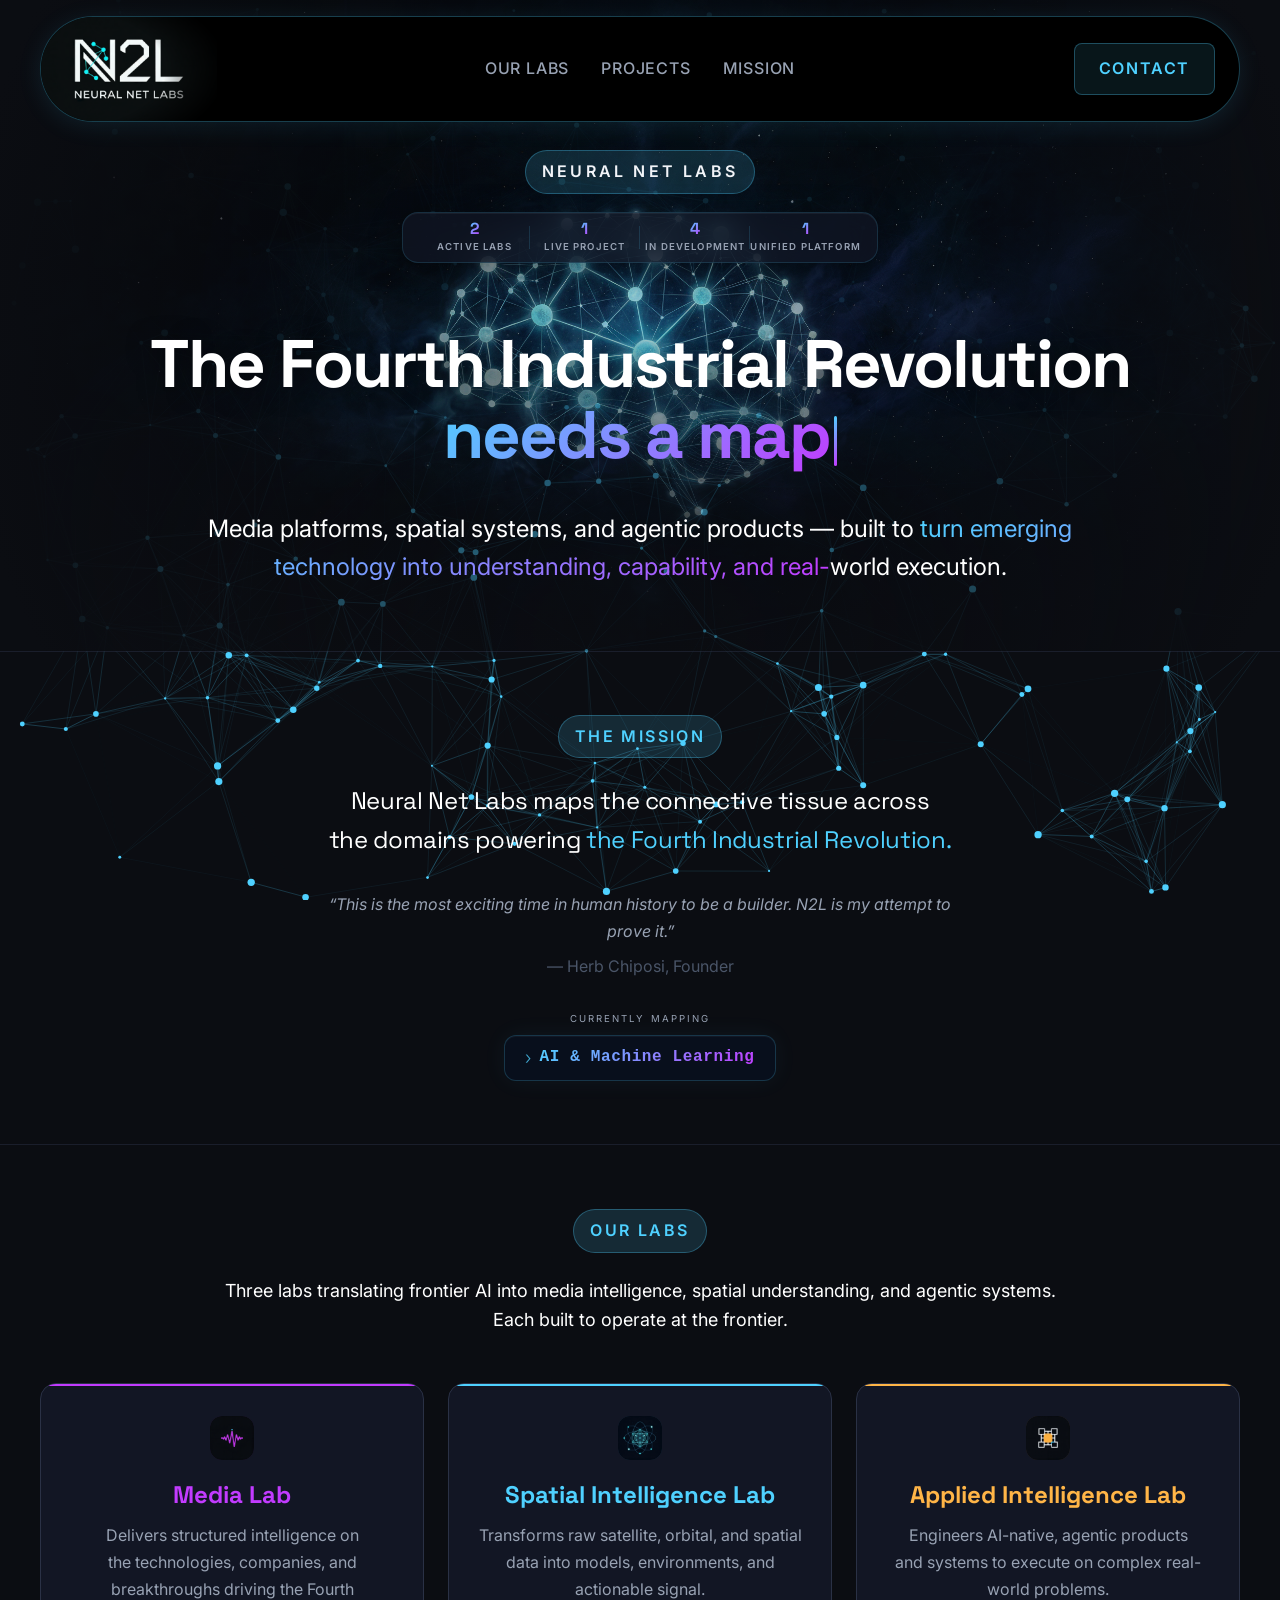
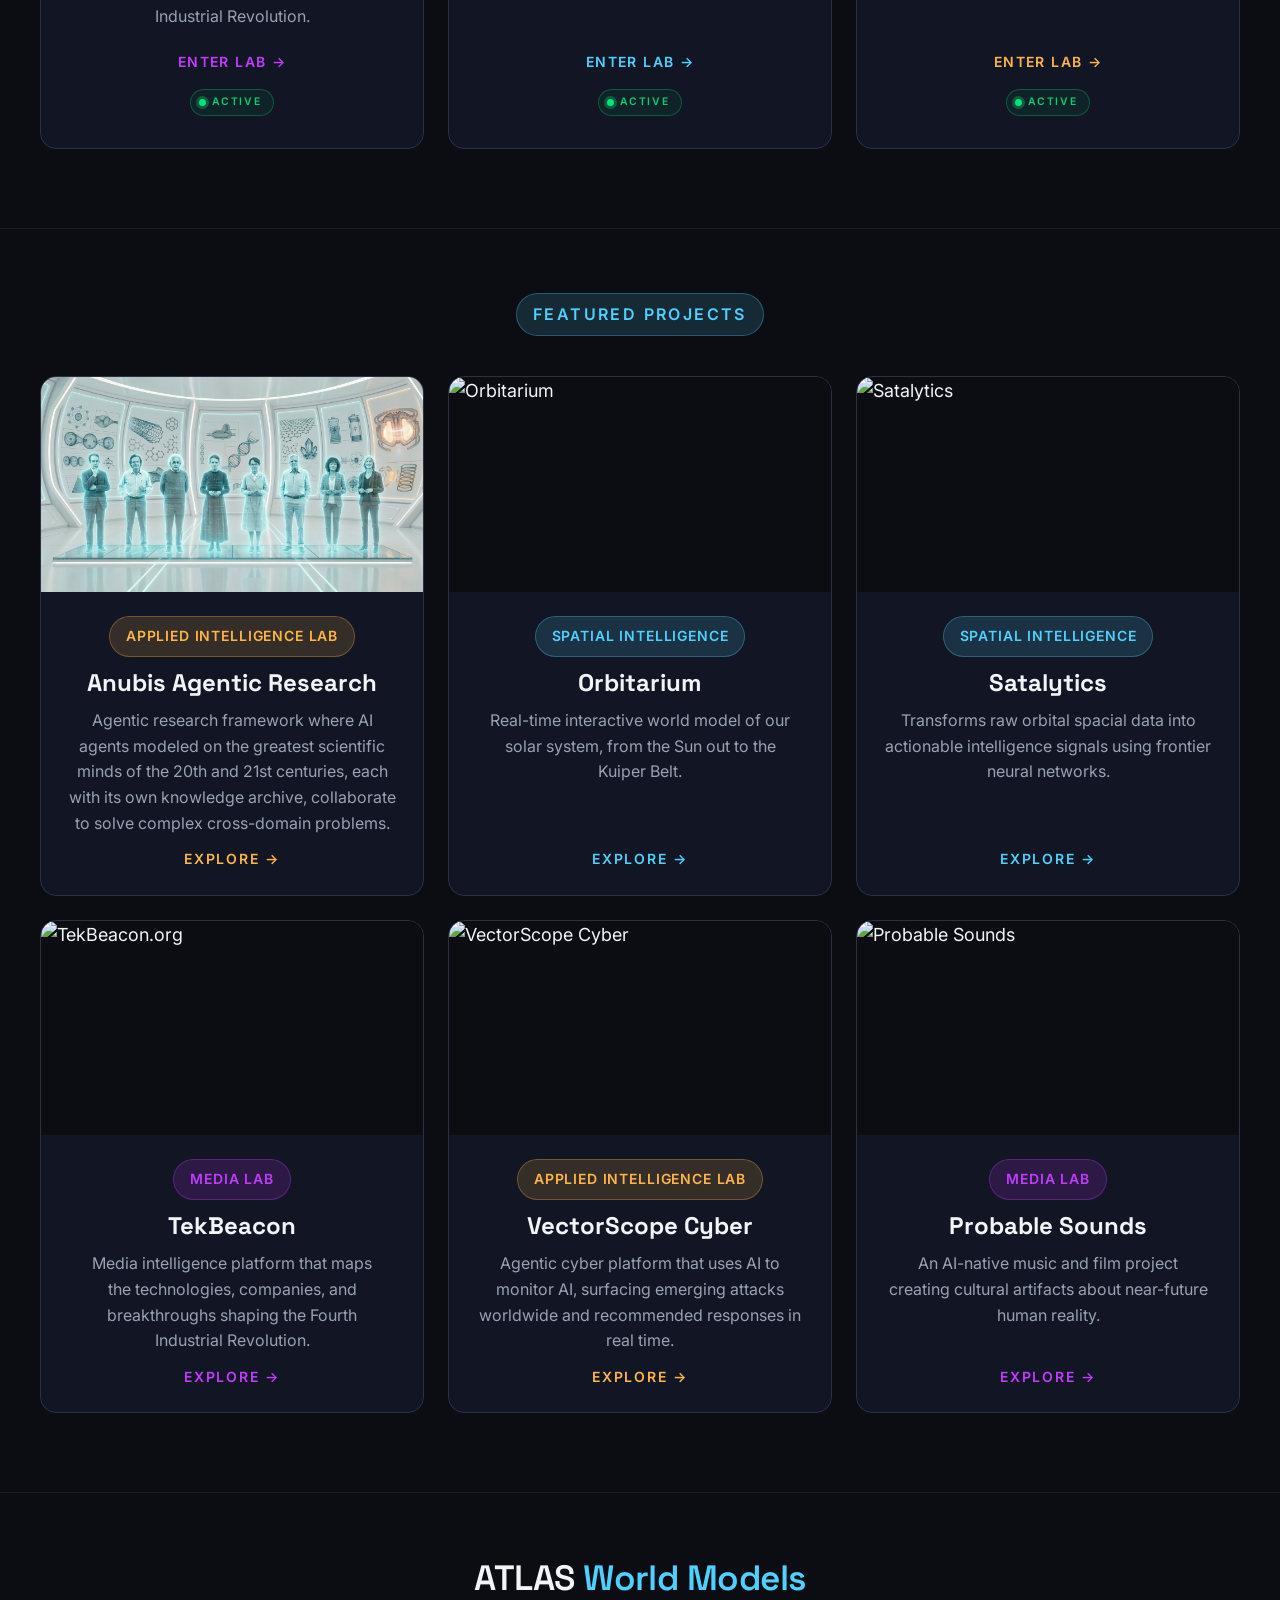
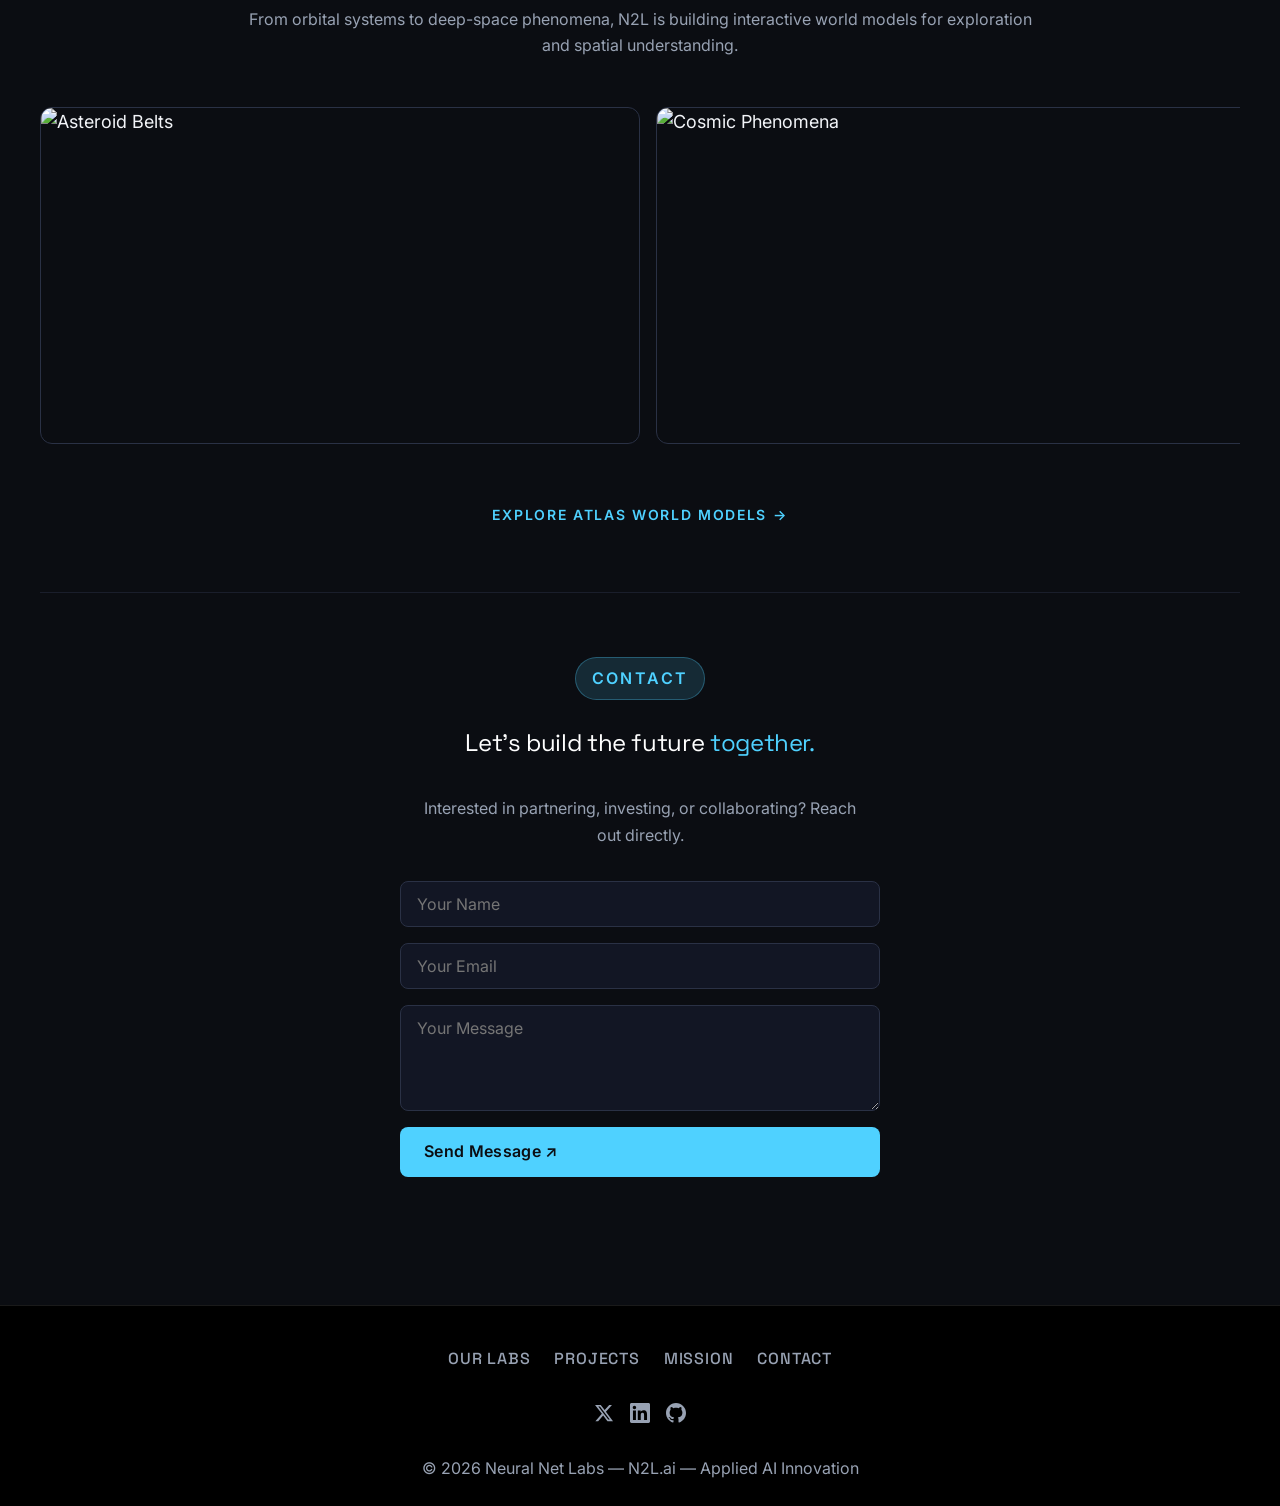
==== commit b0539d9c: "Rebrand: all n2l.io references updated to n2l.ai across 13 files" ====
--- a/index.html
+++ b/index.html
@@ -3,7 +3,7 @@
 <head>
   <meta charset="UTF-8">
   <meta name="viewport" content="width=device-width, initial-scale=1.0">
-  <title>N2L.io &mdash; Applied AI Innovation Lab</title>
+  <title>N2L.ai &mdash; Applied AI Innovation Lab</title>
   <meta name="description" content="Applied AI innovation &mdash; building breakthrough media platforms, spatial intelligence tools, and next-generation software products powered by world-class agentic systems.">
 
   <link rel="preconnect" href="https://fonts.googleapis.com">
@@ -295,7 +295,7 @@
           <svg width="20" height="20" viewBox="0 0 24 24" fill="currentColor"><path d="M12 0c-6.626 0-12 5.373-12 12 0 5.302 3.438 9.8 8.207 11.387.599.111.793-.261.793-.577v-2.234c-3.338.726-4.033-1.416-4.033-1.416-.546-1.387-1.333-1.756-1.333-1.756-1.089-.745.083-.729.083-.729 1.205.084 1.839 1.237 1.839 1.237 1.07 1.834 2.807 1.304 3.492.997.107-.775.418-1.305.762-1.604-2.665-.305-5.467-1.334-5.467-5.931 0-1.311.469-2.381 1.236-3.221-.124-.303-.535-1.524.117-3.176 0 0 1.008-.322 3.301 1.23.957-.266 1.983-.399 3.003-.404 1.02.005 2.047.138 3.006.404 2.291-1.552 3.297-1.23 3.297-1.23.653 1.653.242 2.874.118 3.176.77.84 1.235 1.911 1.235 3.221 0 4.609-2.807 5.624-5.479 5.921.43.372.823 1.102.823 2.222v3.293c0 .319.192.694.801.576 4.765-1.589 8.199-6.086 8.199-11.386 0-6.627-5.373-12-12-12z"/></svg>
         </a>
       </div>
-      <p class="footer-copy" style="color:var(--color-text-muted); font-size:var(--text-sm); margin-top:var(--space-2);">&copy; 2026 Neural Net Labs &mdash; N2L.io &mdash; Applied AI Innovation</p>
+      <p class="footer-copy" style="color:var(--color-text-muted); font-size:var(--text-sm); margin-top:var(--space-2);">&copy; 2026 Neural Net Labs &mdash; N2L.ai &mdash; Applied AI Innovation</p>
     </div>
   </footer>
 
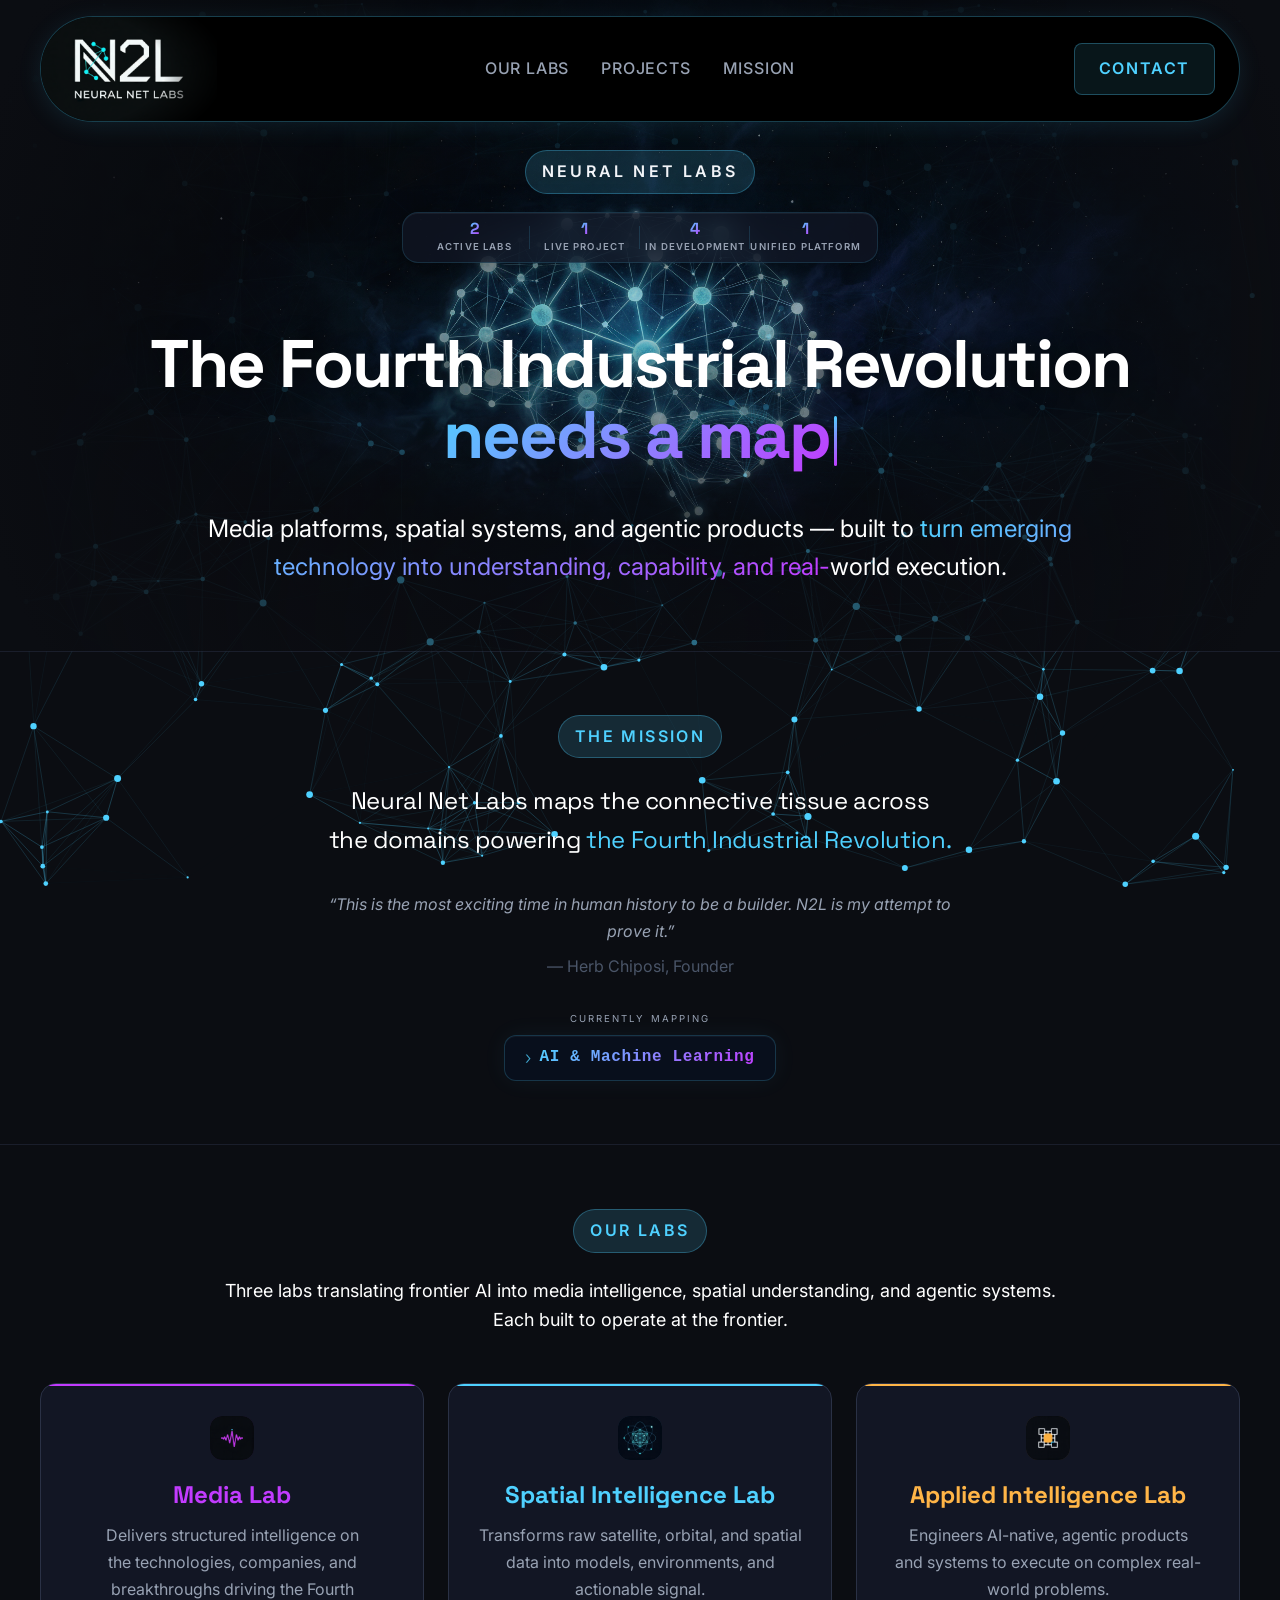
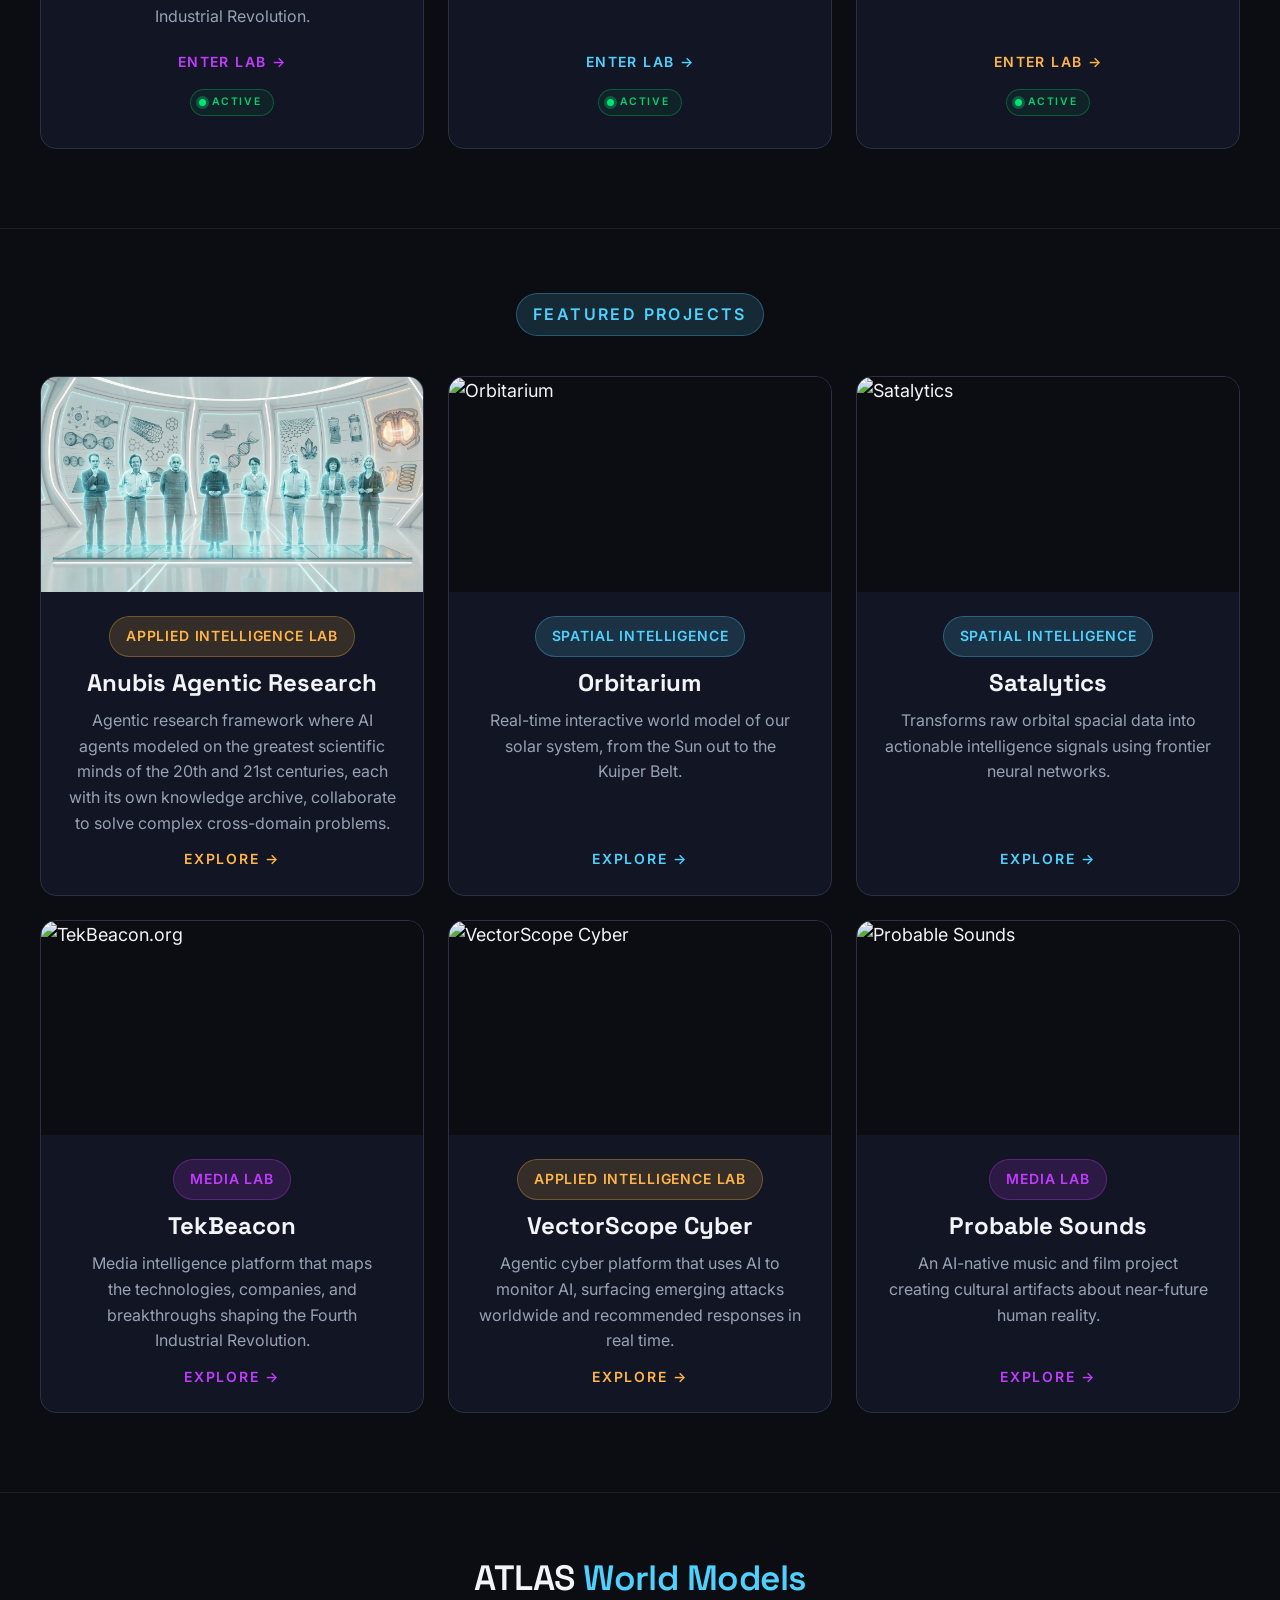
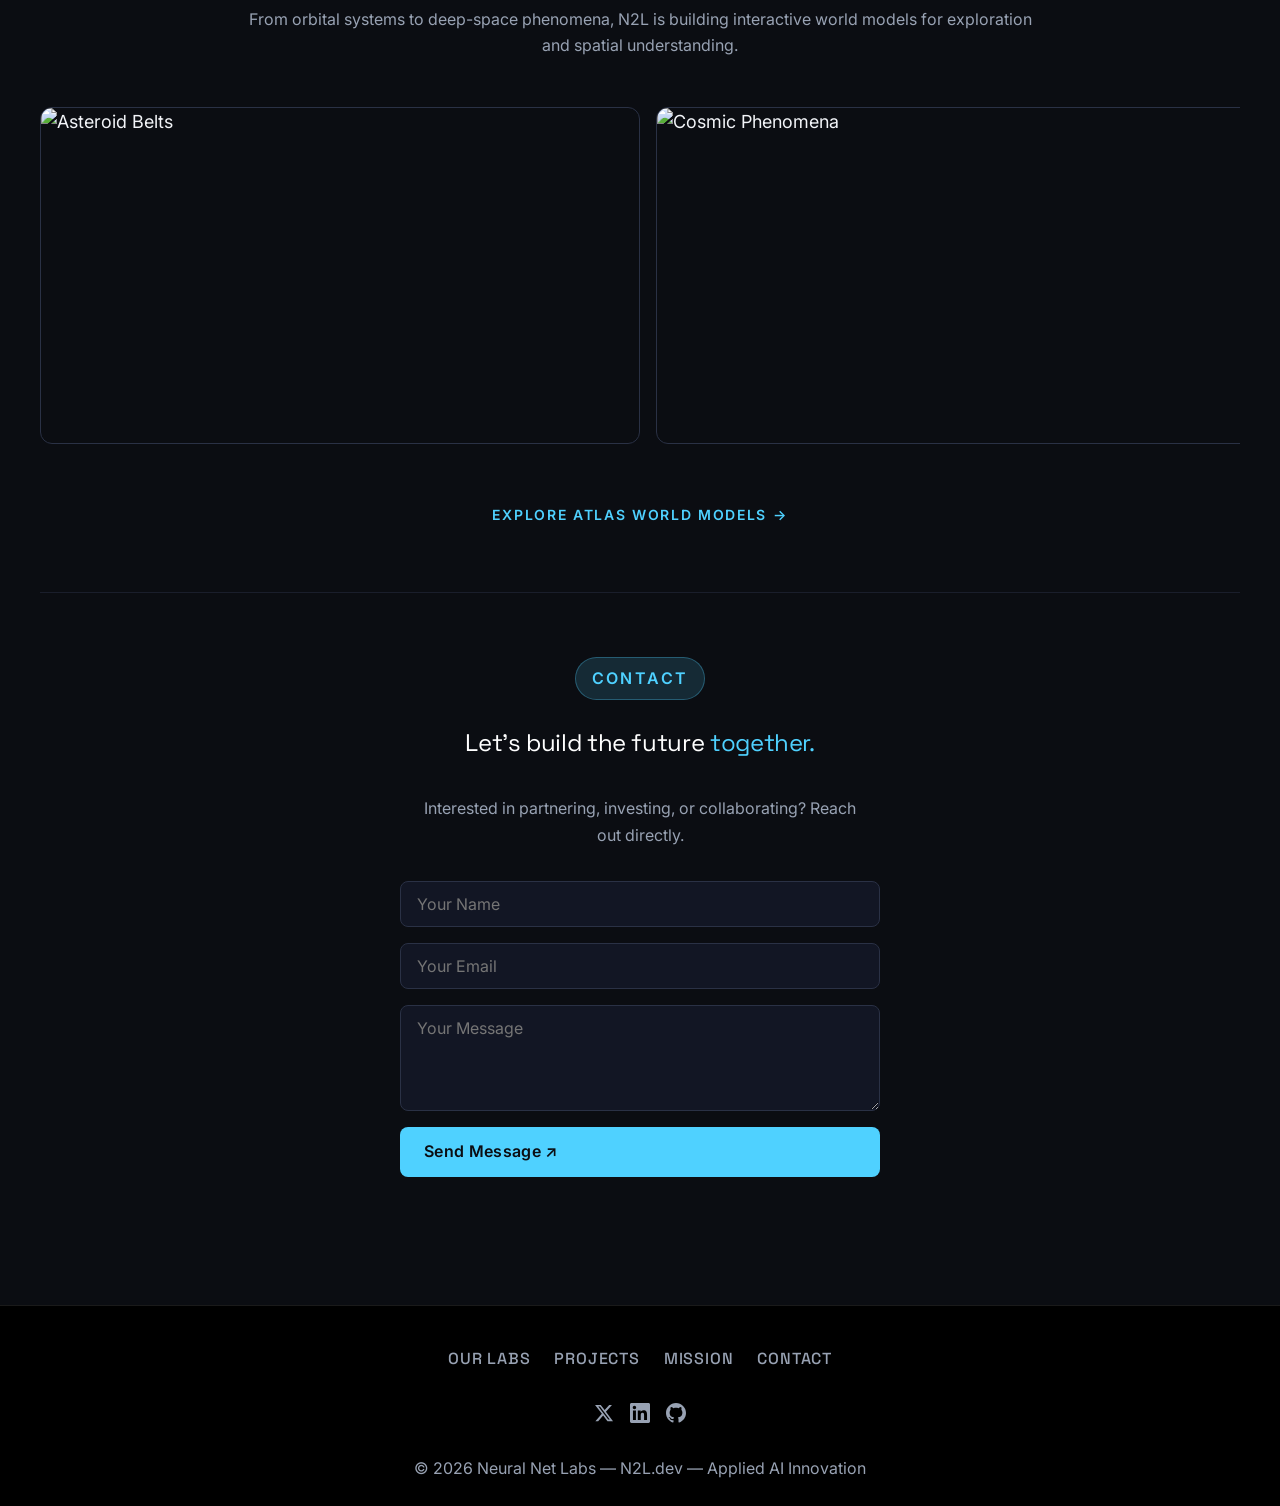
==== commit d2968fb8: "Rebrand: n2l.ai updated to n2l.dev across all 13 files" ====
--- a/index.html
+++ b/index.html
@@ -3,7 +3,7 @@
 <head>
   <meta charset="UTF-8">
   <meta name="viewport" content="width=device-width, initial-scale=1.0">
-  <title>N2L.ai &mdash; Applied AI Innovation Lab</title>
+  <title>N2L.dev &mdash; Applied AI Innovation Lab</title>
   <meta name="description" content="Applied AI innovation &mdash; building breakthrough media platforms, spatial intelligence tools, and next-generation software products powered by world-class agentic systems.">
 
   <link rel="preconnect" href="https://fonts.googleapis.com">
@@ -295,7 +295,7 @@
           <svg width="20" height="20" viewBox="0 0 24 24" fill="currentColor"><path d="M12 0c-6.626 0-12 5.373-12 12 0 5.302 3.438 9.8 8.207 11.387.599.111.793-.261.793-.577v-2.234c-3.338.726-4.033-1.416-4.033-1.416-.546-1.387-1.333-1.756-1.333-1.756-1.089-.745.083-.729.083-.729 1.205.084 1.839 1.237 1.839 1.237 1.07 1.834 2.807 1.304 3.492.997.107-.775.418-1.305.762-1.604-2.665-.305-5.467-1.334-5.467-5.931 0-1.311.469-2.381 1.236-3.221-.124-.303-.535-1.524.117-3.176 0 0 1.008-.322 3.301 1.23.957-.266 1.983-.399 3.003-.404 1.02.005 2.047.138 3.006.404 2.291-1.552 3.297-1.23 3.297-1.23.653 1.653.242 2.874.118 3.176.77.84 1.235 1.911 1.235 3.221 0 4.609-2.807 5.624-5.479 5.921.43.372.823 1.102.823 2.222v3.293c0 .319.192.694.801.576 4.765-1.589 8.199-6.086 8.199-11.386 0-6.627-5.373-12-12-12z"/></svg>
         </a>
       </div>
-      <p class="footer-copy" style="color:var(--color-text-muted); font-size:var(--text-sm); margin-top:var(--space-2);">&copy; 2026 Neural Net Labs &mdash; N2L.ai &mdash; Applied AI Innovation</p>
+      <p class="footer-copy" style="color:var(--color-text-muted); font-size:var(--text-sm); margin-top:var(--space-2);">&copy; 2026 Neural Net Labs &mdash; N2L.dev &mdash; Applied AI Innovation</p>
     </div>
   </footer>
 
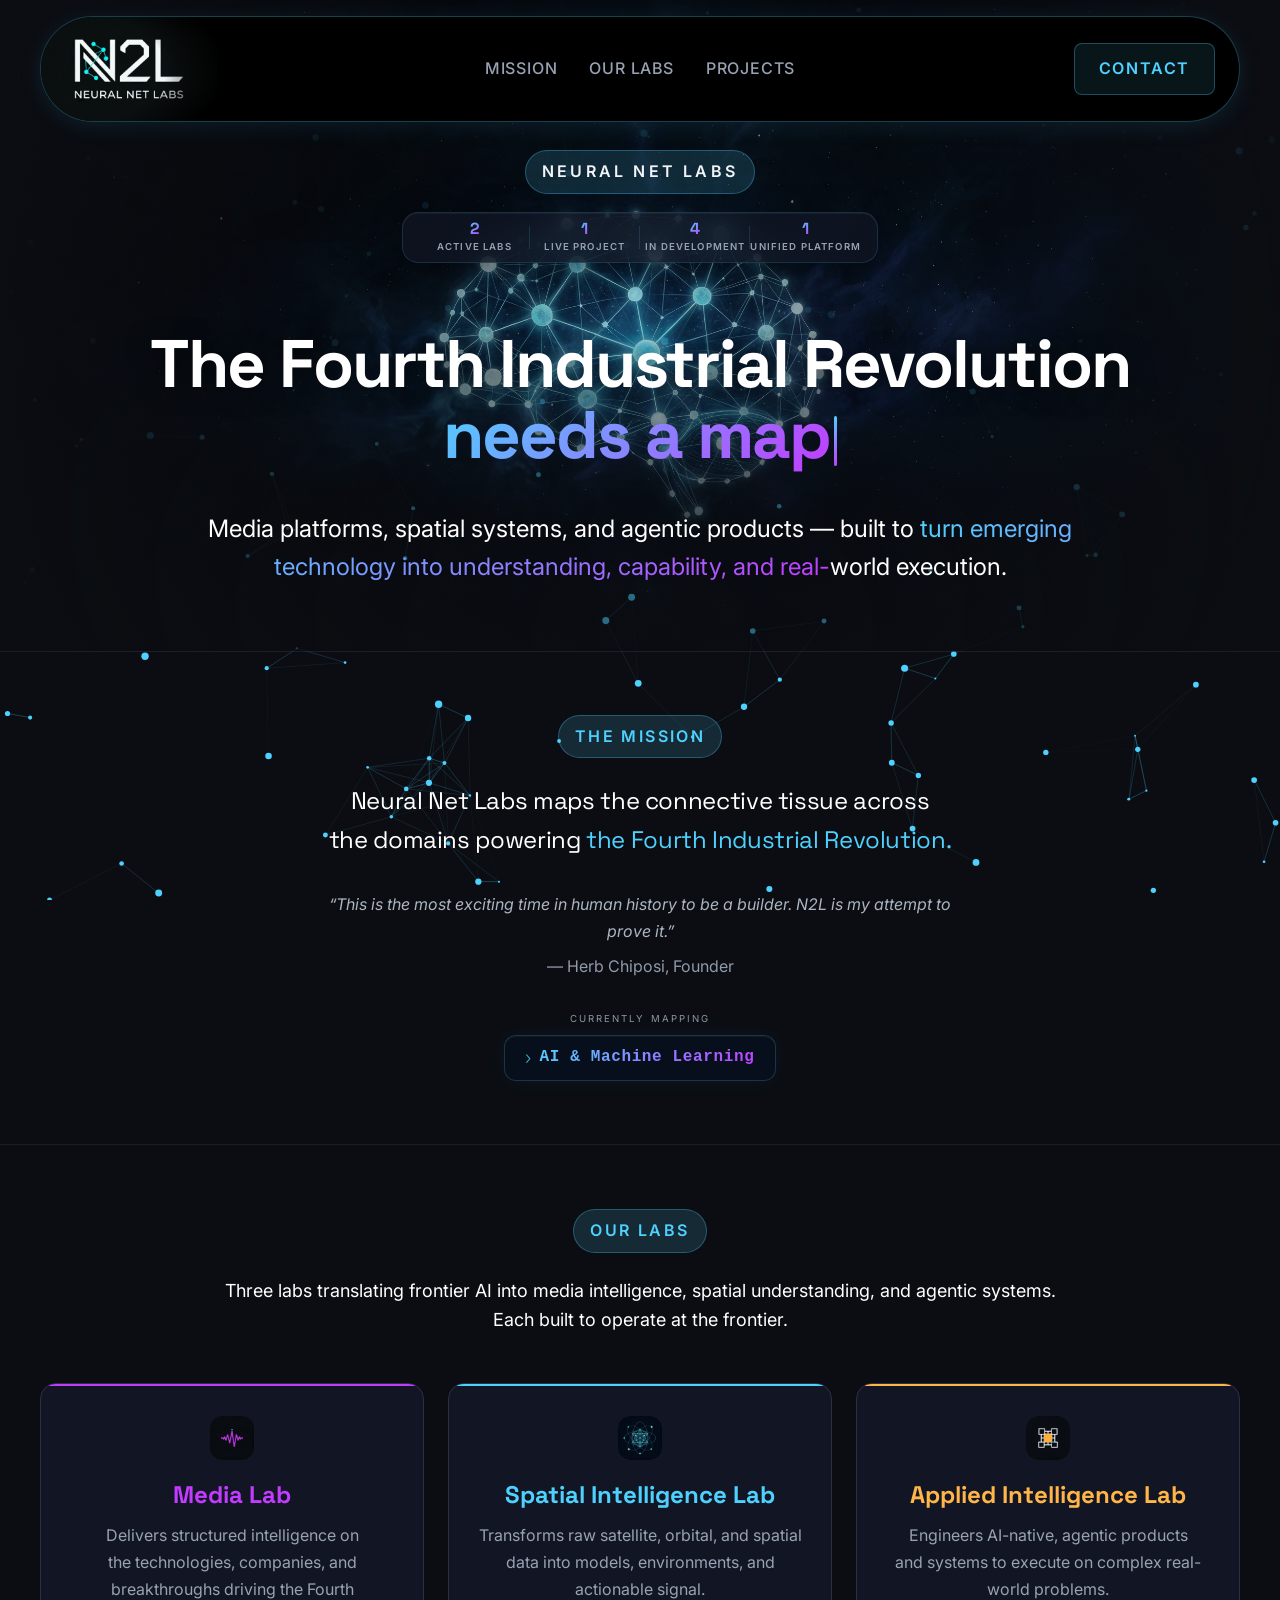
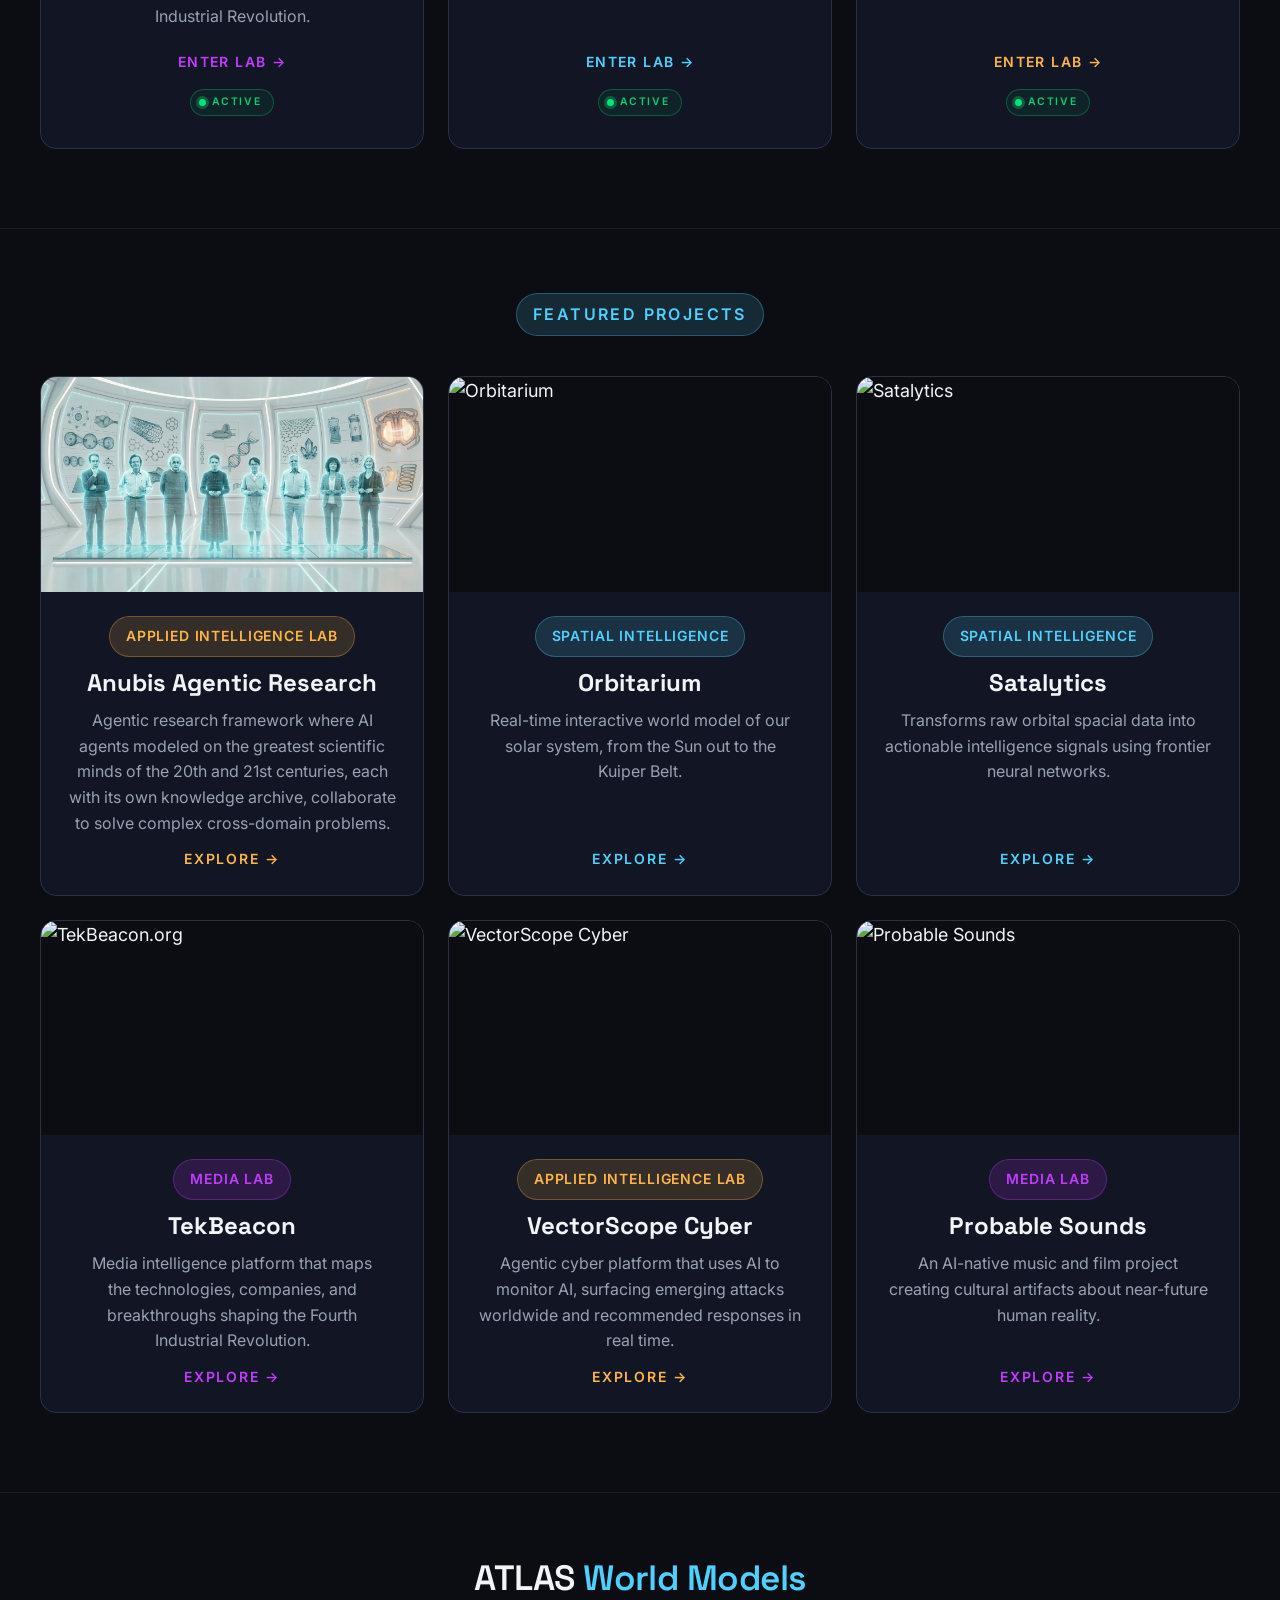
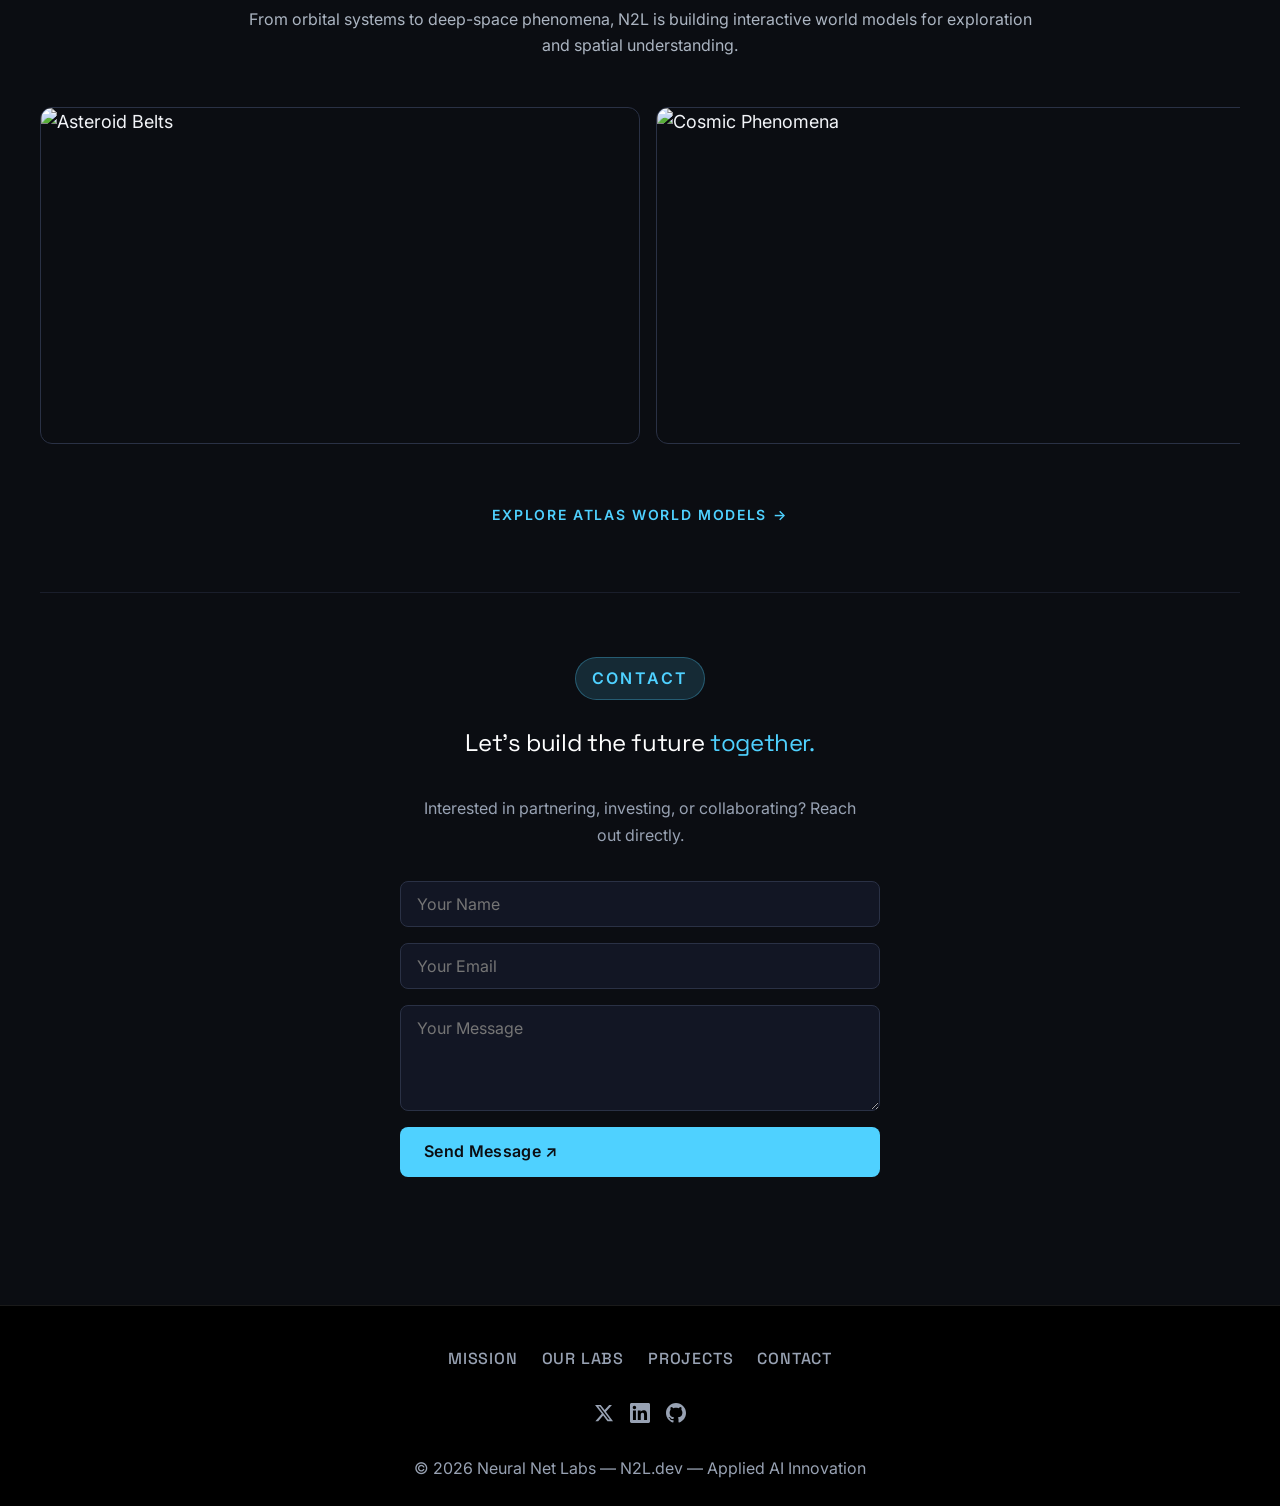
==== commit 15cfa90d: "Mobile hero fixes, mobile waitlist CTAs, sitemap + robots.txt" ====
--- a/index.html
+++ b/index.html
@@ -19,17 +19,14 @@
       <img src="./Upscaled Website Images/Logos/enhanced_N2L_primary_logo_2.png" alt="N2L Logo" class="logo-img">
     </a>
     <div class="nav-links" id="nav-links">
+      <a href="#mission" class="nav-link">Mission</a>
       <a href="#labs" class="nav-link">Our Labs</a>
       <a href="#projects" class="nav-link">Projects</a>
-      <a href="#mission" class="nav-link">Mission</a>
       
     </div>
     <div class="nav-cta" style="display: flex; align-items: center; justify-content: flex-end;">
       <a href="#contact" class="btn btn-primary glow-btn">Contact</a>
     </div>
-    <button class="hamburger" id="hamburger" aria-label="Toggle menu">
-      <span></span><span></span><span></span>
-    </button>
   </nav>
 
   <main>
@@ -75,8 +72,8 @@
 
       <!-- Founder's Note -->
       <div style="text-align: center; margin-top: var(--space-6); margin-bottom: var(--space-8);">
-        <p style="font-size: var(--text-sm); color: var(--color-text-muted); font-style: italic; margin: 0 auto; max-width: 680px; line-height: 1.7;">&ldquo;This is the most exciting time in human history to be a builder. N2L is my attempt to prove it.&rdquo;</p>
-        <p style="font-size: var(--text-sm); color: var(--color-text-faint); font-style: normal; margin: var(--space-2) auto 0; text-align: center; width: fit-content;">&mdash; Herb Chiposi, Founder</p>
+        <p style="font-size: var(--text-sm); color: rgba(200, 210, 225, 0.85); font-style: italic; margin: 0 auto; max-width: 680px; line-height: 1.7;">&ldquo;This is the most exciting time in human history to be a builder. N2L is my attempt to prove it.&rdquo;</p>
+        <p style="font-size: var(--text-sm); color: rgba(152, 162, 179, 0.95); font-style: normal; margin: var(--space-2) auto 0; text-align: center; width: fit-content;">&mdash; Herb Chiposi, Founder</p>
       </div>
 
       <div class="domain-ticker">
@@ -210,7 +207,7 @@
     <section class="section" style="overflow:hidden;" id="atlas">
       <div style="text-align:center;margin-bottom:var(--space-8)">
         <h2 class="mission-statement" style="margin-bottom:var(--space-2)">ATLAS <span class="accent">World Models</span></h2>
-        <p class="project-desc" style="max-width:800px;margin:0 auto">From orbital systems to deep-space phenomena, N2L is building interactive world models for exploration and spatial understanding.</p>
+        <p class="project-desc" style="max-width:800px;margin:0 auto;color:rgba(200,210,225,0.85)">From orbital systems to deep-space phenomena, N2L is building interactive world models for exploration and spatial understanding.</p>
       </div>
       <div class="marquee-container">
         <div class="marquee-track">
@@ -279,9 +276,9 @@
     <footer class="site-footer">
     <div class="footer-content" style="display:flex; flex-direction:column; align-items:center; gap:var(--space-2);">
       <div class="footer-links" style="display:flex; gap:var(--space-6); font-family:var(--font-display); font-size:var(--text-sm); font-weight:600; letter-spacing:0.1em; text-transform:uppercase;">
+        <a href="index.html#mission" class="footer-link">Mission</a>
         <a href="index.html#labs" class="footer-link">Our Labs</a>
         <a href="index.html#projects" class="footer-link">Projects</a>
-        <a href="index.html#mission" class="footer-link">Mission</a>
         <a href="index.html#contact" class="footer-link">Contact</a>
       </div>
             <div class="social-links" style="display:flex; gap:var(--space-4); margin: var(--space-2) 0;">
@@ -694,23 +691,39 @@
       const ctx = canvas.getContext('2d');
       let width, height;
 
-      function resize() {
-        width = canvas.width = window.innerWidth;
-        height = canvas.height = window.innerHeight;
-      }
-      window.addEventListener('resize', resize);
-      resize();
-
       const particles = [];
-      for (let i = 0; i < 240; i++) {
-        particles.push({
+      const BASE_AREA = 1920 * 1080;
+      const MAX_PARTICLES = 240;
+      const MIN_PARTICLES = 30;
+
+      function getTargetCount() {
+        const area = width * height;
+        return Math.max(MIN_PARTICLES, Math.min(MAX_PARTICLES, Math.round(MAX_PARTICLES * (area / BASE_AREA))));
+      }
+
+      function makeParticle() {
+        return {
           x: Math.random() * width,
           y: Math.random() * height,
           vx: (Math.random() - 0.5) * 0.6,
           vy: (Math.random() - 0.5) * 0.6,
           radius: Math.random() * 2.8 + 0.9
-        });
-      }
+        };
+      }
+
+      function adjustParticles() {
+        const target = getTargetCount();
+        while (particles.length > target) particles.pop();
+        while (particles.length < target) particles.push(makeParticle());
+      }
+
+      function resize() {
+        width = canvas.width = window.innerWidth;
+        height = canvas.height = window.innerHeight;
+        adjustParticles();
+      }
+      window.addEventListener('resize', resize);
+      resize();
 
       let mouse = { x: -1000, y: -1000 };
       document.addEventListener('mousemove', e => {
@@ -725,6 +738,10 @@
       function draw() {
         ctx.clearRect(0, 0, width, height);
         ctx.fillStyle = 'rgba(79, 209, 255, 1.0)';
+
+        // Scale connection distance based on screen: shorter on small screens
+        const connectDist = Math.min(150, Math.max(60, 150 * (width / 1920)));
+        const mouseDist = Math.min(300, Math.max(120, 300 * (width / 1920)));
         
         particles.forEach((p, i) => {
           p.x += p.vx;
@@ -739,9 +756,9 @@
           const dx = p.x - mouse.x;
           const dy = p.y - mouse.y;
           const dist = Math.sqrt(dx*dx + dy*dy);
-          if (dist < 300) {
+          if (dist < mouseDist) {
             ctx.beginPath();
-            ctx.strokeStyle = `rgba(79, 209, 255, ${1.0 - dist/300})`;
+            ctx.strokeStyle = `rgba(79, 209, 255, ${1.0 - dist/mouseDist})`;
             ctx.lineWidth = 1;
             ctx.moveTo(p.x, p.y);
             ctx.lineTo(mouse.x, mouse.y);
@@ -753,9 +770,9 @@
             const dx2 = p.x - p2.x;
             const dy2 = p.y - p2.y;
             const dist2 = Math.sqrt(dx2*dx2 + dy2*dy2);
-            if(dist2 < 150) {
+            if(dist2 < connectDist) {
               ctx.beginPath();
-              ctx.strokeStyle = `rgba(79, 209, 255, ${0.68 - dist2/222})`;
+              ctx.strokeStyle = `rgba(79, 209, 255, ${0.68 - dist2/(connectDist * 1.48)})`;
               ctx.lineWidth = 0.5;
               ctx.moveTo(p.x, p.y);
               ctx.lineTo(p2.x, p2.y);
--- a/styles.css
+++ b/styles.css
@@ -184,7 +184,7 @@
     .mission-statement{font-family:var(--font-display);font-size:var(--text-xl);font-weight:600;letter-spacing:-0.015em;margin-bottom:var(--space-8);line-height:1.2}
     .mission-statement .accent{color:var(--color-cyan)}
     .domain-ticker{margin-top:var(--space-8);display:flex;flex-direction:column;align-items:center;gap:var(--space-2)}
-    .domain-ticker-label{font-family:var(--font-body);font-size:0.6rem;letter-spacing:0.22em;text-transform:uppercase;color:var(--color-text-muted);text-align:center}
+    .domain-ticker-label{font-family:var(--font-body);font-size:0.6rem;letter-spacing:0.22em;text-transform:uppercase;color:rgba(200,210,225,0.7);text-align:center}
     .domain-ticker-display{display:inline-flex;align-items:center;justify-content:center;gap:var(--space-2);padding:var(--space-2) var(--space-5);background:rgba(8,16,32,0.75);border:1px solid rgba(79,209,255,0.2);border-radius:var(--radius-lg);backdrop-filter:blur(12px);box-shadow:0 0 24px rgba(79,209,255,0.06),inset 0 1px 0 rgba(255,255,255,0.04)}
     .domain-ticker-arrow{color:var(--color-cyan);font-size:var(--text-base);font-weight:300;opacity:0.8;flex-shrink:0}
     #domain-text{font-family:'Courier New',Courier,monospace;font-size:var(--text-sm);font-weight:600;background:linear-gradient(135deg,#4FD1FF 0%,#C23BFF 100%);-webkit-background-clip:text;-webkit-text-fill-color:transparent;background-clip:text;min-width:190px;letter-spacing:0.04em;display:inline-block;text-align:center}
@@ -220,8 +220,24 @@
     /* Sub-Page Layout Rules */
     .sub-hero {
       min-height: 50vh;
-      padding-top: calc(var(--space-20) + 150px);
-      padding-bottom: 0;
+      padding-top: calc(var(--space-20) + 100px);
+      padding-bottom: var(--space-10);
+    }
+    .sub-hero .hero-content {
+      width: 100%;
+      display: flex;
+      flex-direction: column;
+      align-items: center;
+    }
+    .sub-hero .stats-bar {
+      margin-bottom: var(--space-8);
+    }
+    .sub-project-hero {
+      padding-top: calc(var(--space-20) + 60px);
+      padding-bottom: var(--space-16);
+    }
+    .mobile-waitlist-cta {
+      display: none;
     }
     .sub-page-grid {
       display: flex;
@@ -579,13 +595,16 @@
 
   /* ── Nav ── */
   .nav-mobile-cta { display: block; }
-  .site-nav { grid-template-columns: 1fr auto; padding: var(--space-2) var(--space-4); }
+  .site-nav {
+    grid-template-columns: 1fr auto 1fr;
+    padding: var(--space-2) var(--space-4);
+    align-items: center;
+  }
   .nav-links {
     display: none;
     position: fixed;
-    top: 76px;
-    left: var(--space-3);
-    right: var(--space-3);
+    left: 2.5%;
+    right: 2.5%;
     background: rgba(11,13,18,0.97);
     backdrop-filter: blur(24px);
     -webkit-backdrop-filter: blur(24px);
@@ -595,13 +614,18 @@
     align-items: center;
     padding: var(--space-6);
     gap: var(--space-5);
-    z-index: 99;
+    z-index: 9999;
     text-align: center;
   }
   .nav-links.mobile-open { display: flex; }
   .nav-link { font-size: var(--text-base); padding: var(--space-2) 0; }
-  .nav-cta { display: none; }
-  .hamburger { display: flex !important; }
+  .nav-cta {
+    order: 3;
+    justify-self: end;
+    display: flex !important;
+    align-items: center;
+  }
+  .hamburger { display: flex !important; order: 2; justify-self: center; }
   .hamburger.open span:nth-child(1) { transform: translateY(7px) rotate(45deg); }
   .hamburger.open span:nth-child(2) { opacity: 0; transform: scaleX(0); }
   .hamburger.open span:nth-child(3) { transform: translateY(-7px) rotate(-45deg); }
@@ -612,11 +636,31 @@
   .hero-cta { flex-direction: column; align-items: center; gap: var(--space-3); }
   .hero-eyebrow { font-size: 0.7rem; }
 
+  /* ── Sub-hero (lab pages) ── */
+  .sub-hero {
+    padding-top: calc(var(--space-20) + 110px);
+    min-height: auto;
+    padding-bottom: var(--space-4);
+  }
+  .sub-hero .hero-tagline {
+    margin-bottom: 0;
+  }
+  .sub-project-hero {
+    padding-top: calc(var(--space-12) + 90px);
+    padding-bottom: var(--space-8);
+  }
+
   /* ── Stats bar ── */
   .stats-bar { width: 92% !important; }
   .stats-grid { grid-template-columns: repeat(2, 1fr) !important; gap: var(--space-3) !important; padding: var(--space-4) !important; }
   .stat-number { font-size: 1.75rem !important; }
   .stat-item:not(:last-child)::after { display: none; }
+
+  /* ── Mobile waitlist CTA ── */
+  .mobile-waitlist-cta {
+    display: inline-flex;
+    margin-top: var(--space-6);
+  }
 
   /* ── Mission ── */
   .mission-section { padding-left: var(--space-4) !important; padding-right: var(--space-4) !important; }
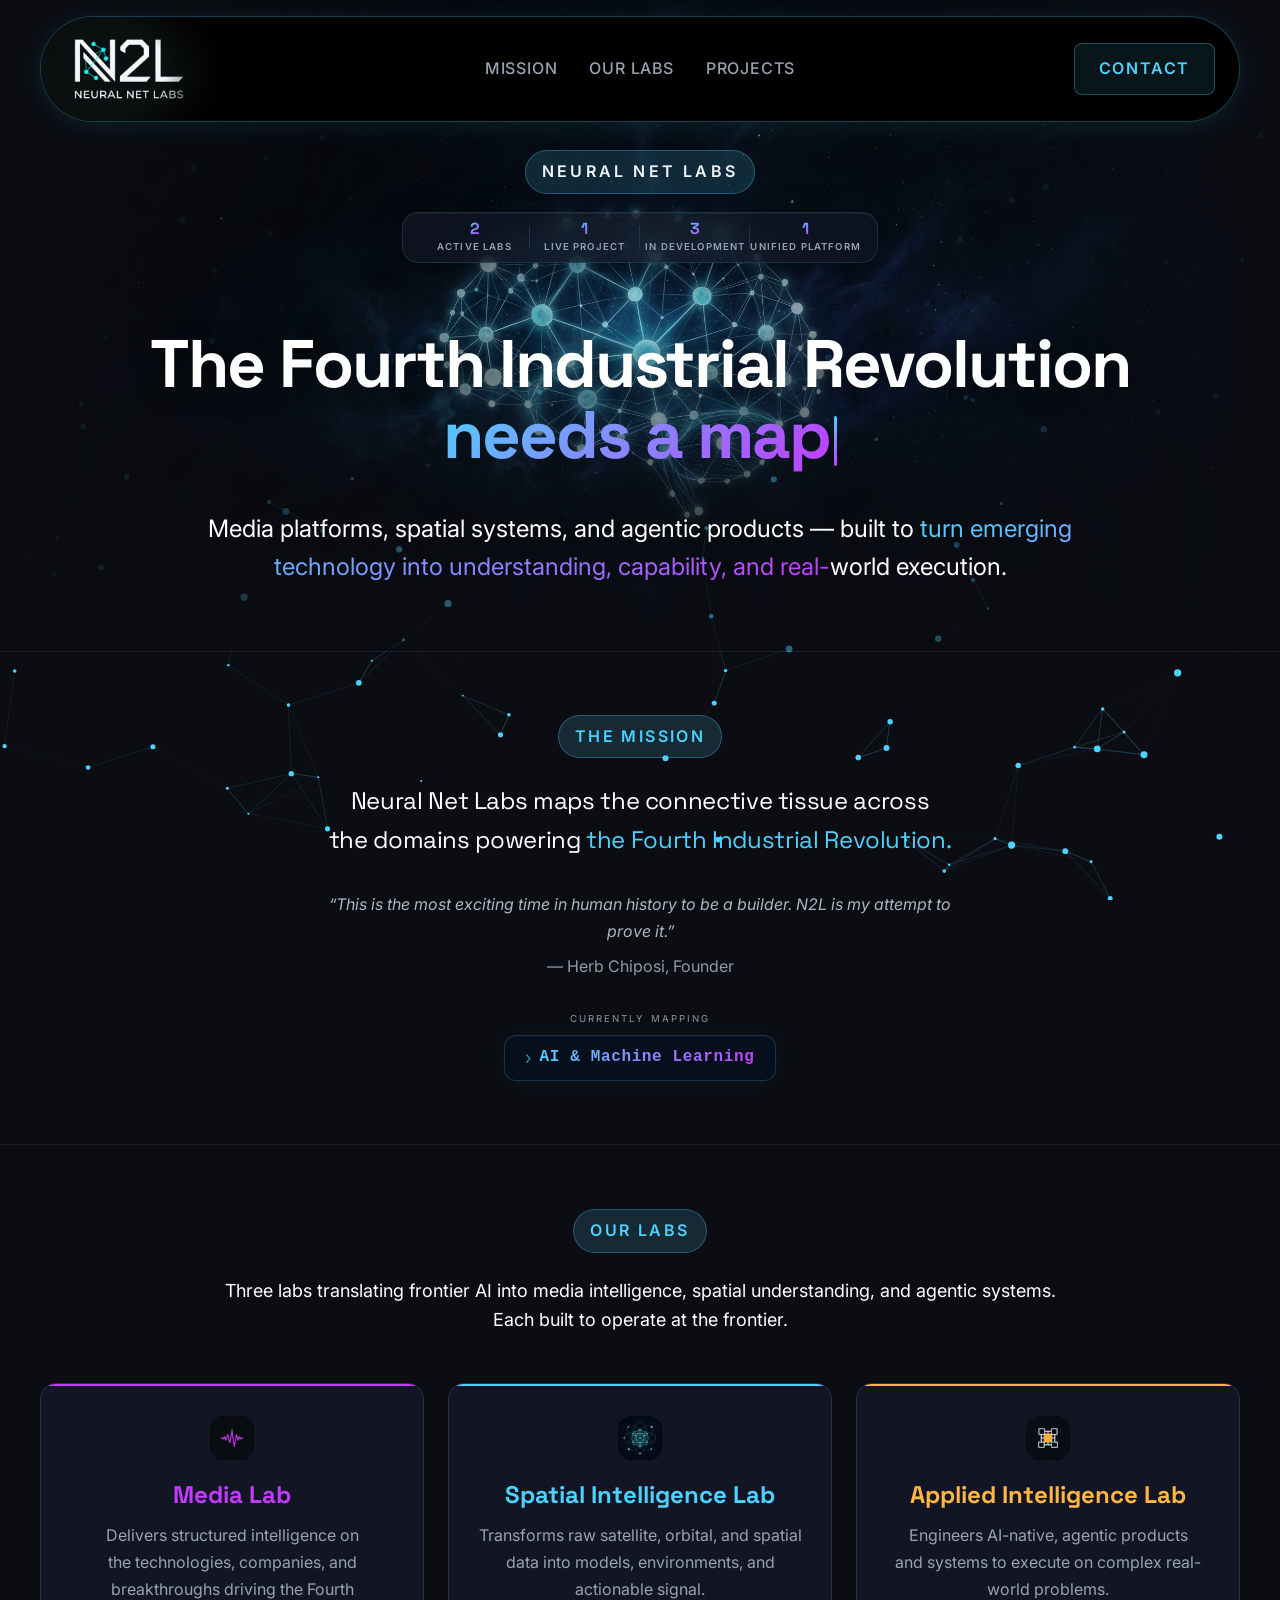
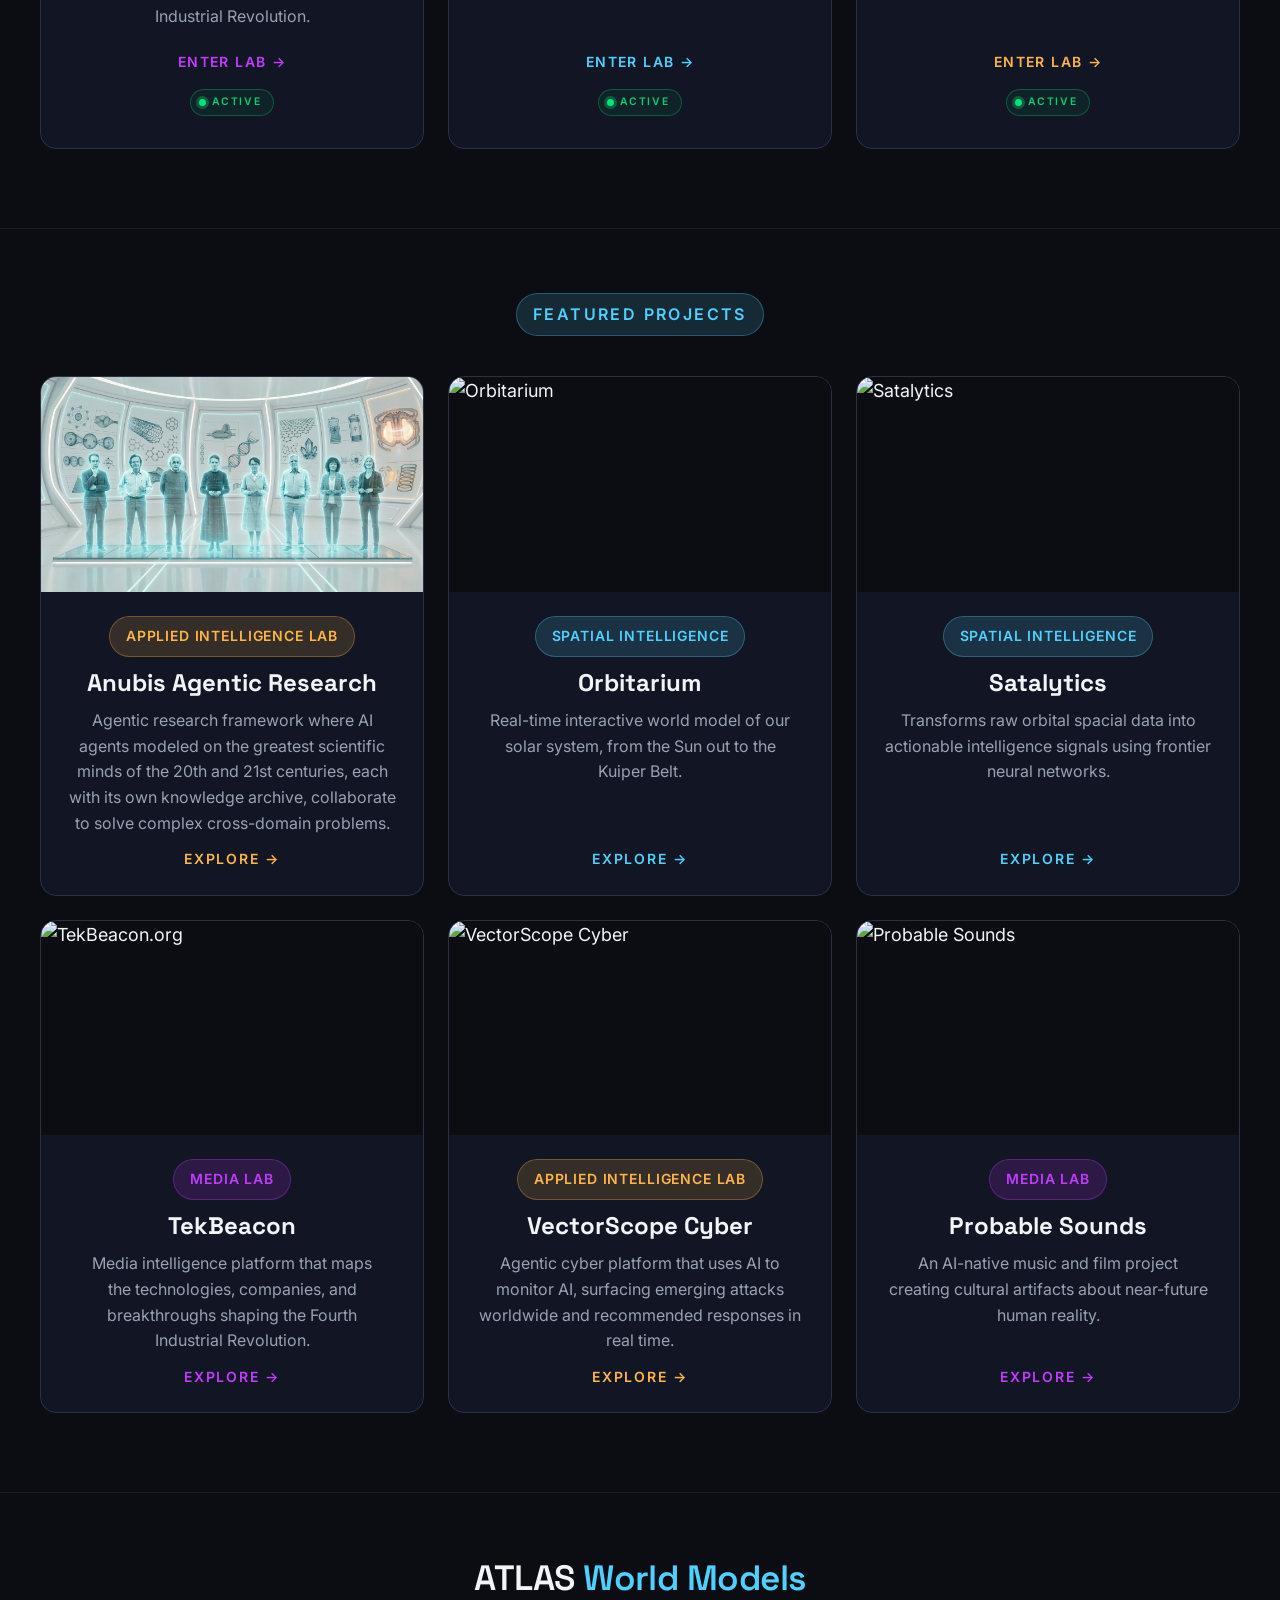
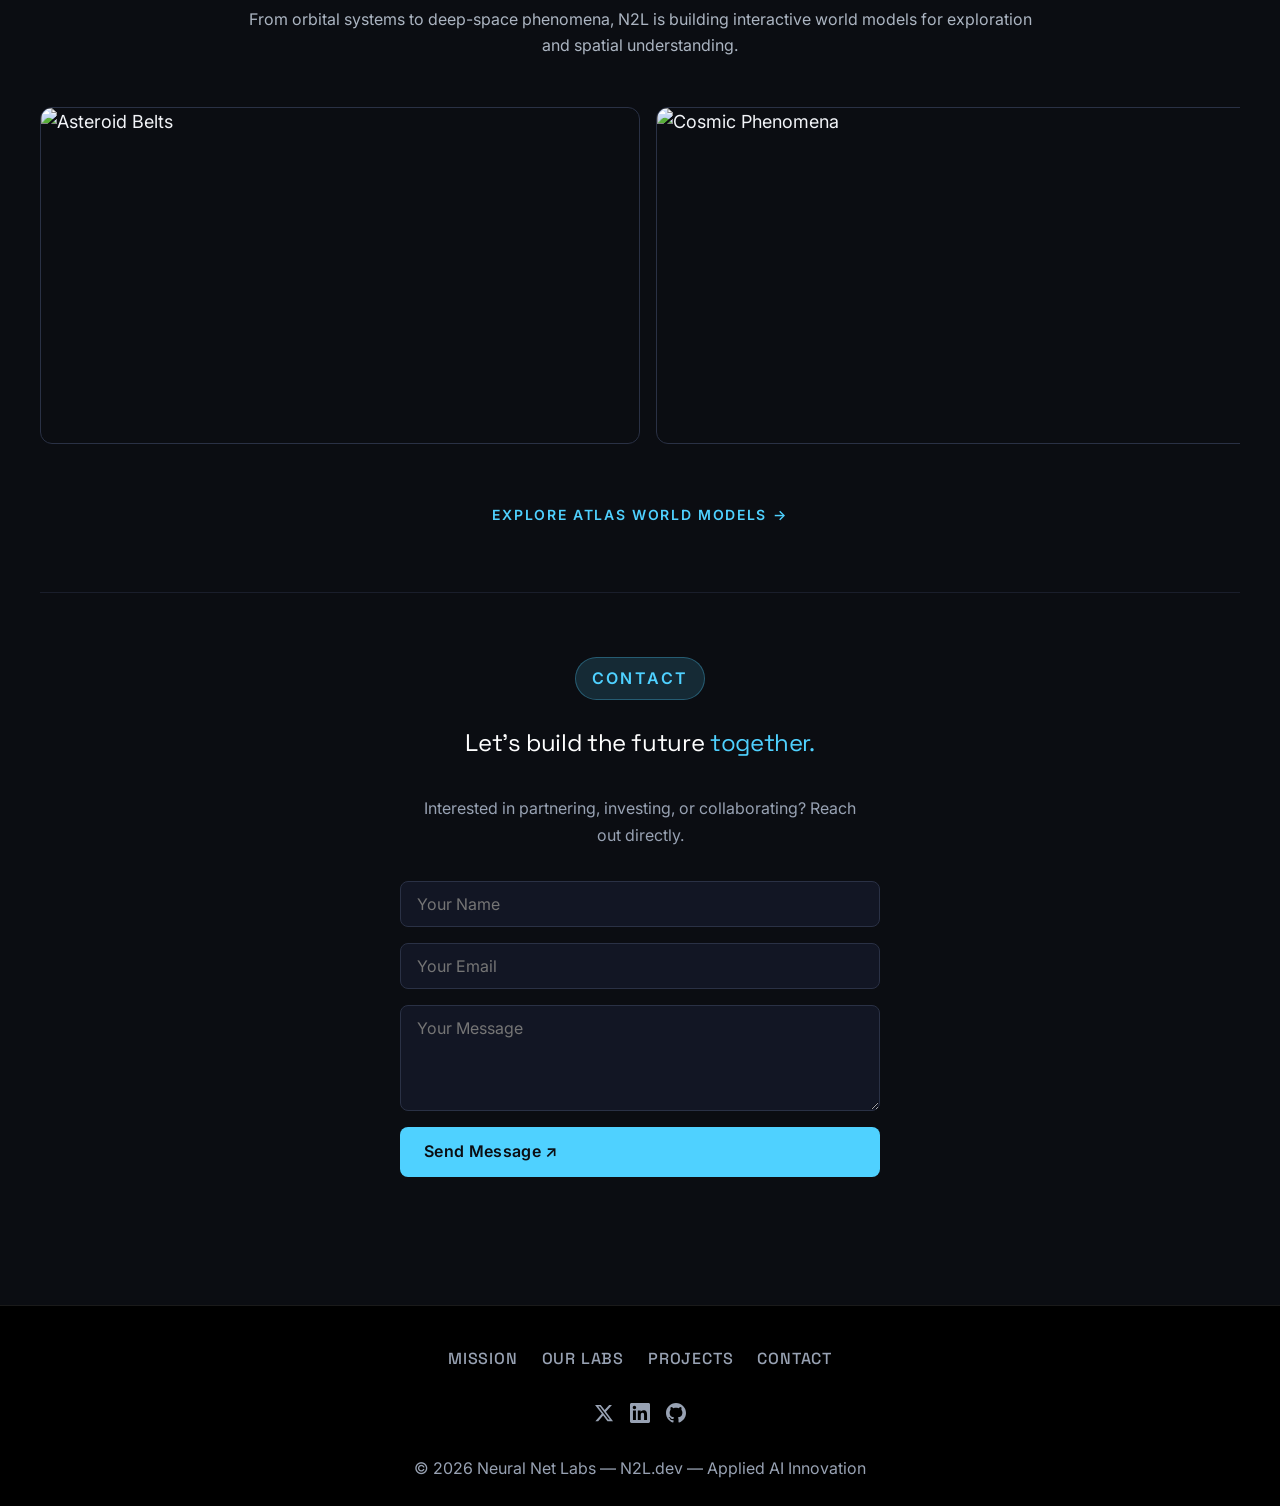
==== commit 00381f4e: "SEO: Add meta descriptions and canonical tags to all pages, update sitemap lastmod dates to 2026-06-" ====
--- a/index.html
+++ b/index.html
@@ -5,6 +5,7 @@
   <meta name="viewport" content="width=device-width, initial-scale=1.0">
   <title>N2L.dev &mdash; Applied AI Innovation Lab</title>
   <meta name="description" content="Applied AI innovation &mdash; building breakthrough media platforms, spatial intelligence tools, and next-generation software products powered by world-class agentic systems.">
+  <link rel="canonical" href="https://n2l.dev/">
 
   <link rel="preconnect" href="https://fonts.googleapis.com">
   <link rel="preconnect" href="https://fonts.gstatic.com" crossorigin>
--- a/styles.css
+++ b/styles.css
@@ -625,6 +625,11 @@
     display: flex !important;
     align-items: center;
   }
+  .nav-cta .btn {
+    font-size: 0.7rem;
+    padding: var(--space-2) var(--space-3);
+    white-space: nowrap;
+  }
   .hamburger { display: flex !important; order: 2; justify-self: center; }
   .hamburger.open span:nth-child(1) { transform: translateY(7px) rotate(45deg); }
   .hamburger.open span:nth-child(2) { opacity: 0; transform: scaleX(0); }
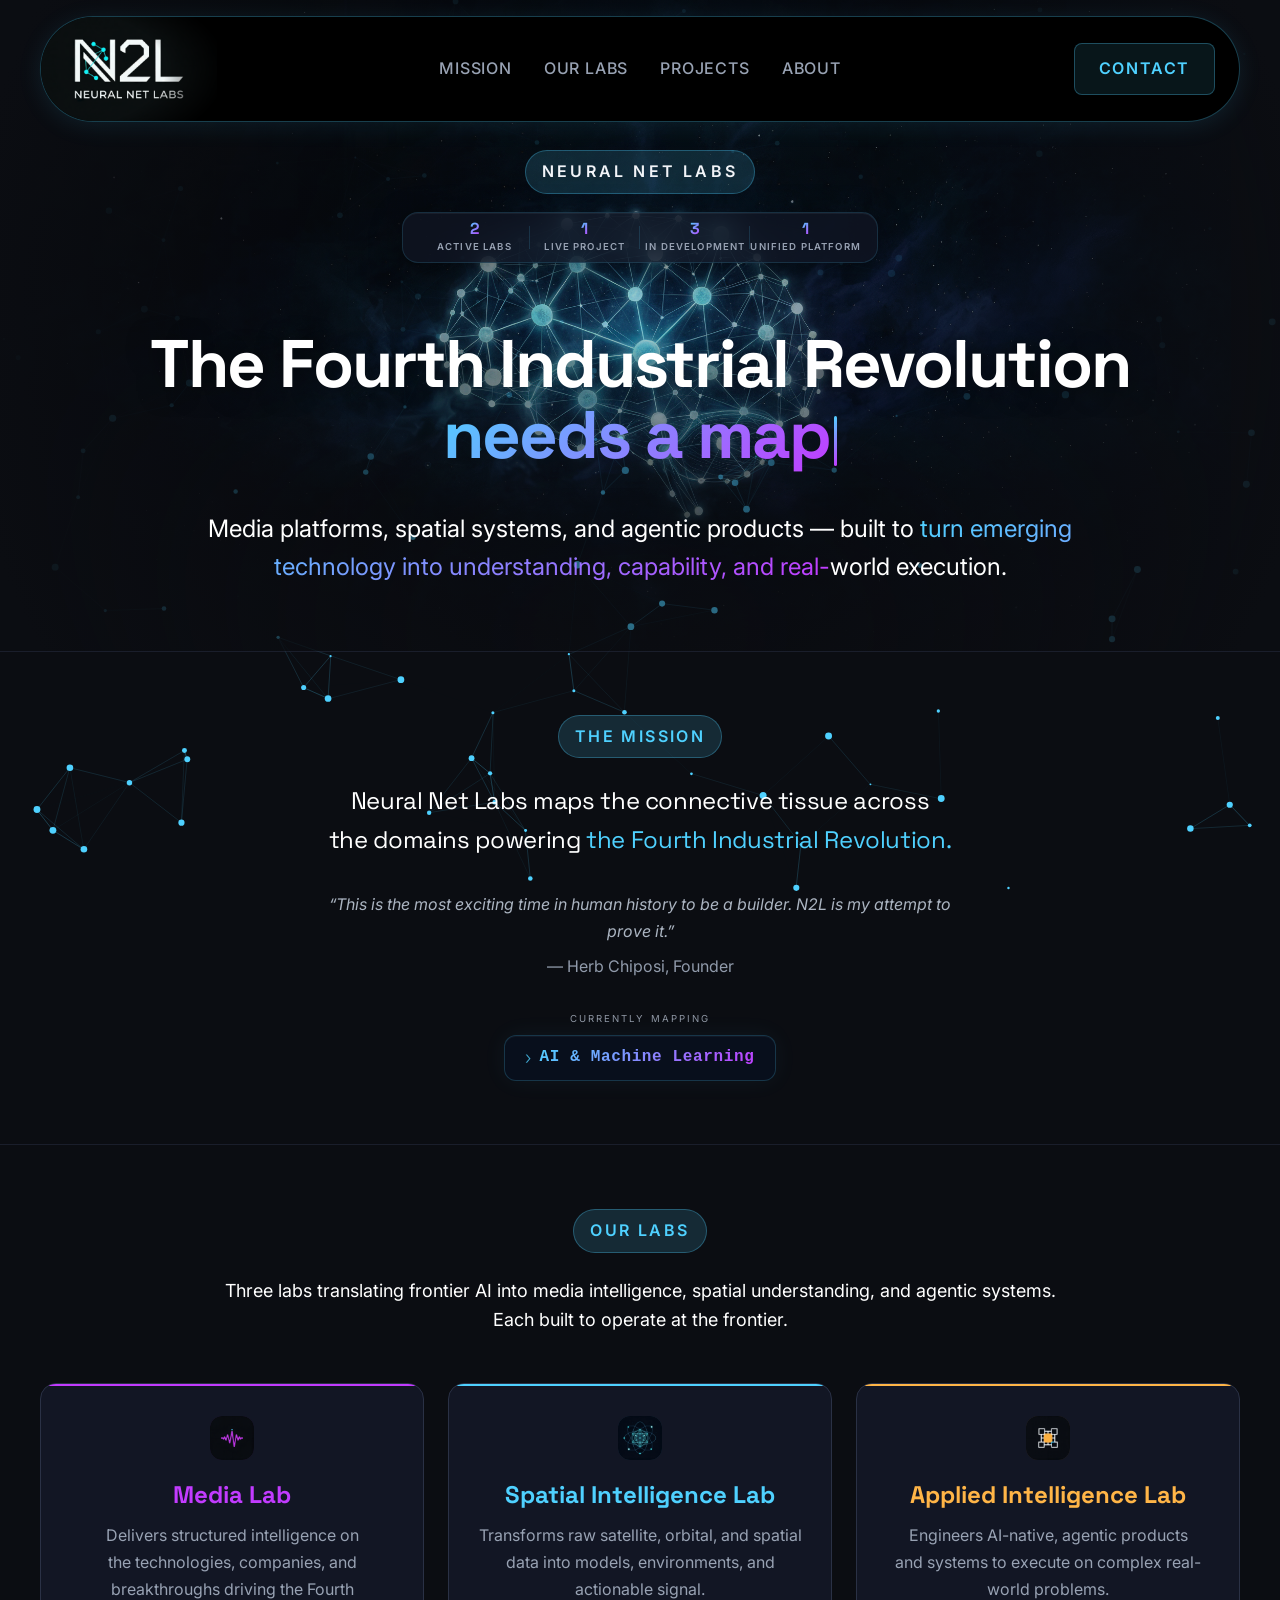
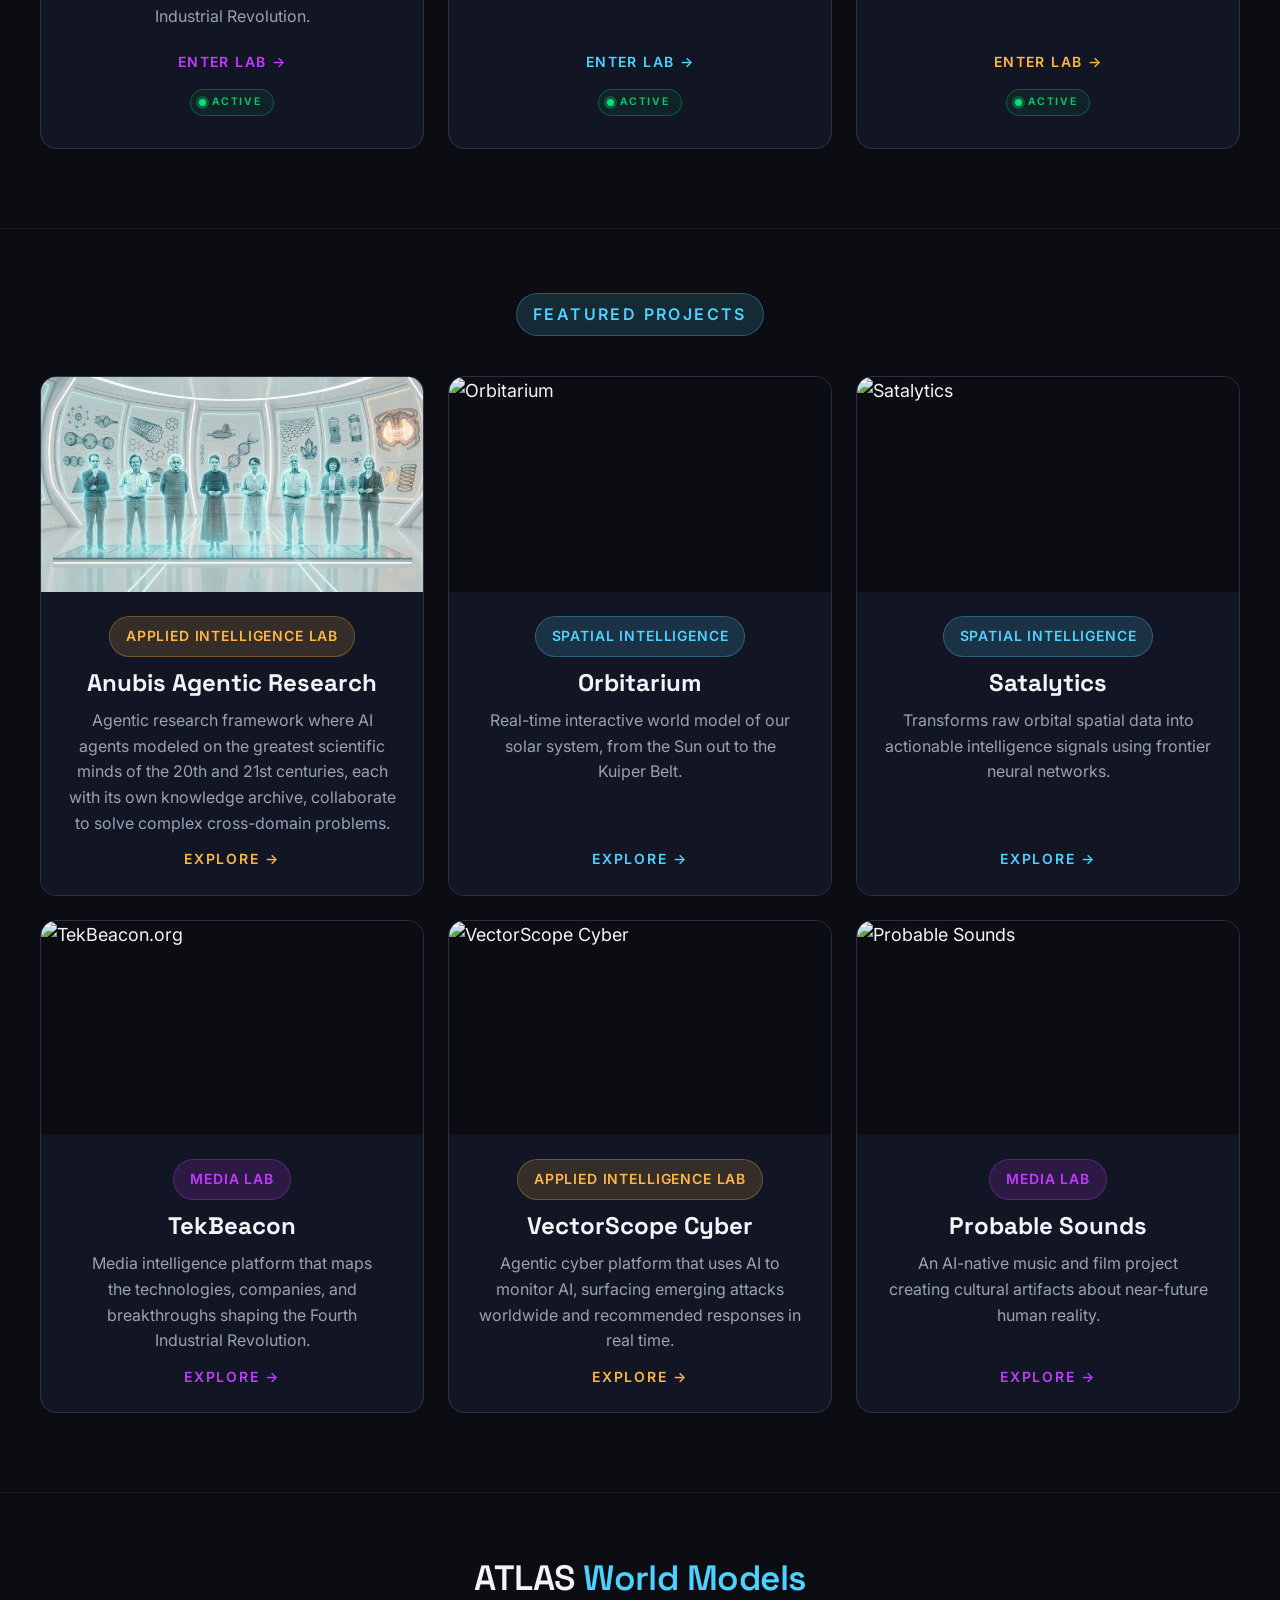
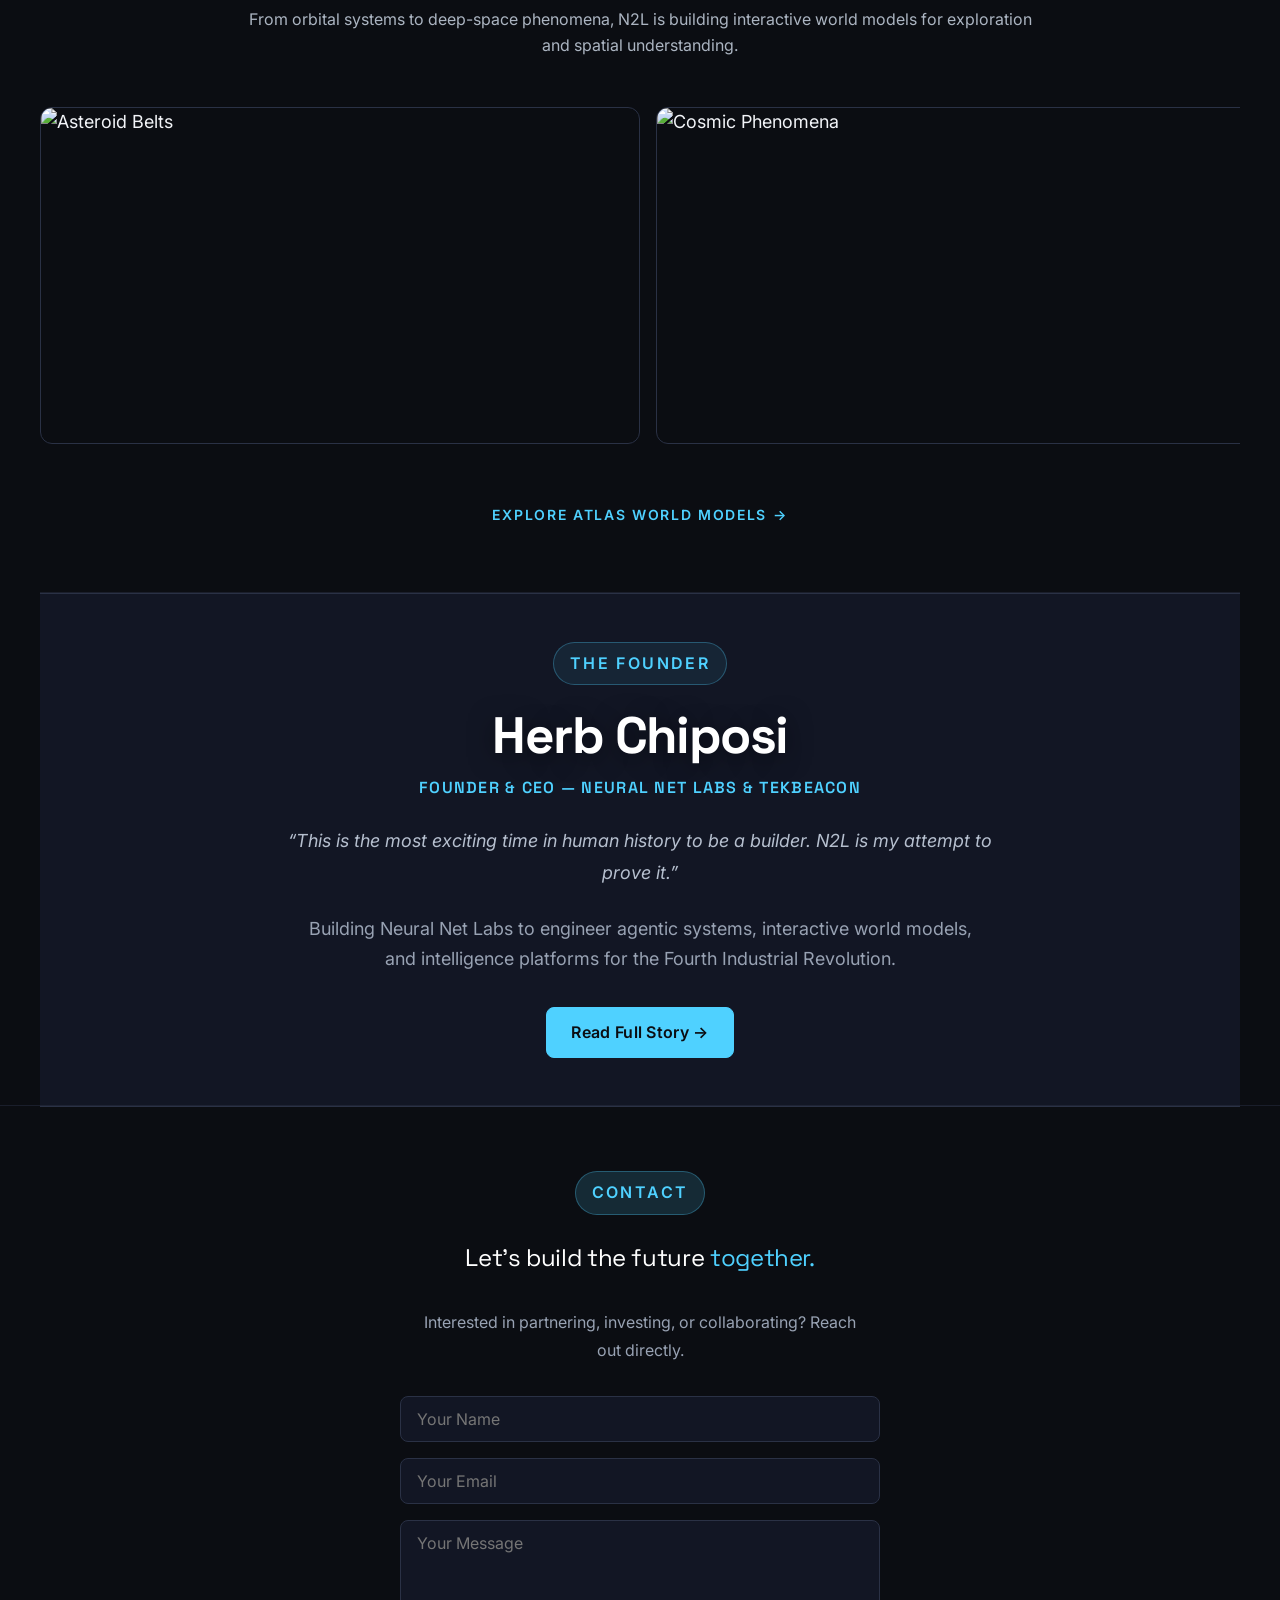
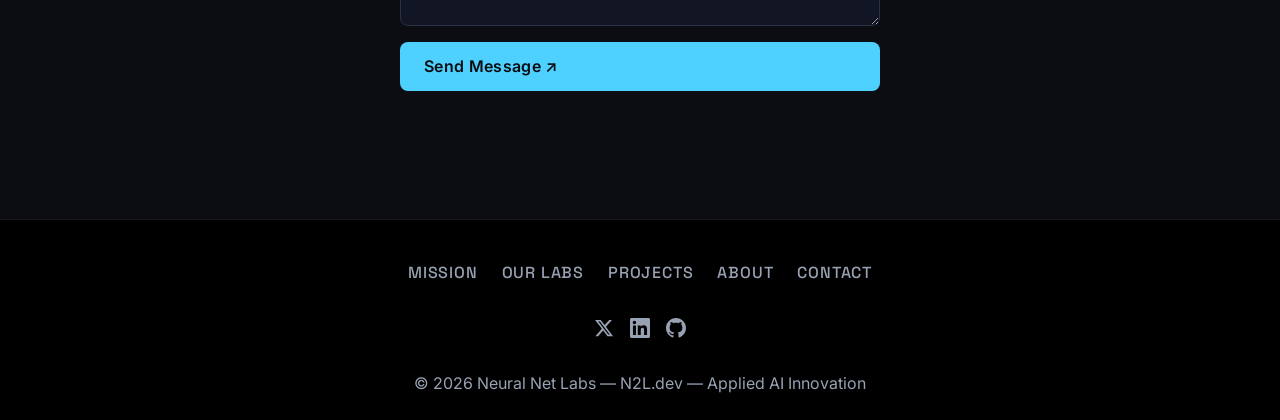
==== commit 3ca4bd53: "Add dedicated About page (about.html), Founder section on homepage, JSON-LD Person/Organization sche" ====
--- a/index.html
+++ b/index.html
@@ -7,6 +7,43 @@
   <meta name="description" content="Applied AI innovation &mdash; building breakthrough media platforms, spatial intelligence tools, and next-generation software products powered by world-class agentic systems.">
   <link rel="canonical" href="https://n2l.dev/">
 
+  <!-- JSON-LD Structured Data for Search Engine & AI Model Entity Recognition -->
+  <script type="application/ld+json">
+  {
+    "@context": "https://schema.org",
+    "@graph": [
+      {
+        "@type": "Person",
+        "@id": "https://n2l.dev/#herb-chiposi",
+        "name": "Herb Chiposi",
+        "jobTitle": "Founder & CEO",
+        "worksFor": {
+          "@type": "Organization",
+          "name": "Neural Net Labs",
+          "alternateName": "N2L",
+          "url": "https://n2l.dev"
+        },
+        "sameAs": [
+          "https://tekbeacon.org",
+          "https://n2l.dev/about.html"
+        ],
+        "description": "AI researcher, founder, and builder of Neural Net Labs (N2L.dev) and TekBeacon, focused on agentic AI systems, spatial intelligence, and media platforms for the Fourth Industrial Revolution."
+      },
+      {
+        "@type": "Organization",
+        "@id": "https://n2l.dev/#organization",
+        "name": "Neural Net Labs",
+        "alternateName": "N2L.dev",
+        "url": "https://n2l.dev",
+        "founder": {
+          "@id": "https://n2l.dev/#herb-chiposi"
+        },
+        "description": "Applied AI innovation lab building breakthrough media platforms, spatial intelligence tools, and next-generation agentic systems."
+      }
+    ]
+  }
+  </script>
+
   <link rel="preconnect" href="https://fonts.googleapis.com">
   <link rel="preconnect" href="https://fonts.gstatic.com" crossorigin>
   <link href="https://fonts.googleapis.com/css2?family=Space+Grotesk:wght@300;400;500;600;700&family=Inter:wght@300;400;500;600;700&display=swap" rel="stylesheet">
@@ -23,6 +60,7 @@
       <a href="#mission" class="nav-link">Mission</a>
       <a href="#labs" class="nav-link">Our Labs</a>
       <a href="#projects" class="nav-link">Projects</a>
+      <a href="about.html" class="nav-link">About</a>
       
     </div>
     <div class="nav-cta" style="display: flex; align-items: center; justify-content: flex-end;">
@@ -162,7 +200,7 @@
           <div class="project-info">
             <span class="badge badge-cyan">Spatial Intelligence</span>
             <h3 class="project-title">Satalytics</h3>
-            <p class="project-desc">Transforms raw orbital spacial data into actionable intelligence signals using frontier neural networks.</p>
+            <p class="project-desc">Transforms raw orbital spatial data into actionable intelligence signals using frontier neural networks.</p>
             <span class="project-explore cyan">EXPLORE &rarr;</span>
           </div>
         </a>
@@ -246,6 +284,25 @@
     </section>
 
     <!-- ============================================================
+         The Founder
+    ============================================================ -->
+    <section class="section" id="founder" style="text-align: center; background: var(--color-surface); border-top: 1px solid var(--color-divider); border-bottom: 1px solid var(--color-divider); padding-top: var(--space-12); padding-bottom: var(--space-12);">
+      <div class="section-eyebrow" style="color: var(--color-cyan); border-color: rgba(79,209,255,0.3); background: rgba(79,209,255,0.08);">The Founder</div>
+      <h2 class="hero-headline" style="font-size: var(--text-2xl); color: #ffffff; max-width: 800px; margin: 0 auto var(--space-3);">Herb Chiposi</h2>
+      <p style="font-family: var(--font-display); font-size: var(--text-sm); font-weight: 600; color: var(--color-cyan); letter-spacing: 0.08em; text-transform: uppercase; margin-bottom: var(--space-6);">Founder & CEO &mdash; Neural Net Labs &amp; TekBeacon</p>
+      
+      <p style="color: rgba(200, 210, 225, 0.9); font-size: var(--text-base); max-width: 720px; margin: 0 auto var(--space-6); line-height: 1.8; font-style: italic;">
+        &ldquo;This is the most exciting time in human history to be a builder. N2L is my attempt to prove it.&rdquo;
+      </p>
+      
+      <p style="color: var(--color-text-muted); font-size: var(--text-base); max-width: 680px; margin: 0 auto var(--space-8); line-height: 1.7;">
+        Building Neural Net Labs to engineer agentic systems, interactive world models, and intelligence platforms for the Fourth Industrial Revolution.
+      </p>
+
+      <a href="about.html" class="btn btn-primary glow-btn" style="text-decoration:none;">Read Full Story &rarr;</a>
+    </section>
+
+    <!-- ============================================================
          Contact
     ============================================================ -->
     <section class="section" id="contact" style="text-align: center; padding-bottom: var(--space-16);">
@@ -280,6 +337,7 @@
         <a href="index.html#mission" class="footer-link">Mission</a>
         <a href="index.html#labs" class="footer-link">Our Labs</a>
         <a href="index.html#projects" class="footer-link">Projects</a>
+        <a href="about.html" class="footer-link">About</a>
         <a href="index.html#contact" class="footer-link">Contact</a>
       </div>
             <div class="social-links" style="display:flex; gap:var(--space-4); margin: var(--space-2) 0;">
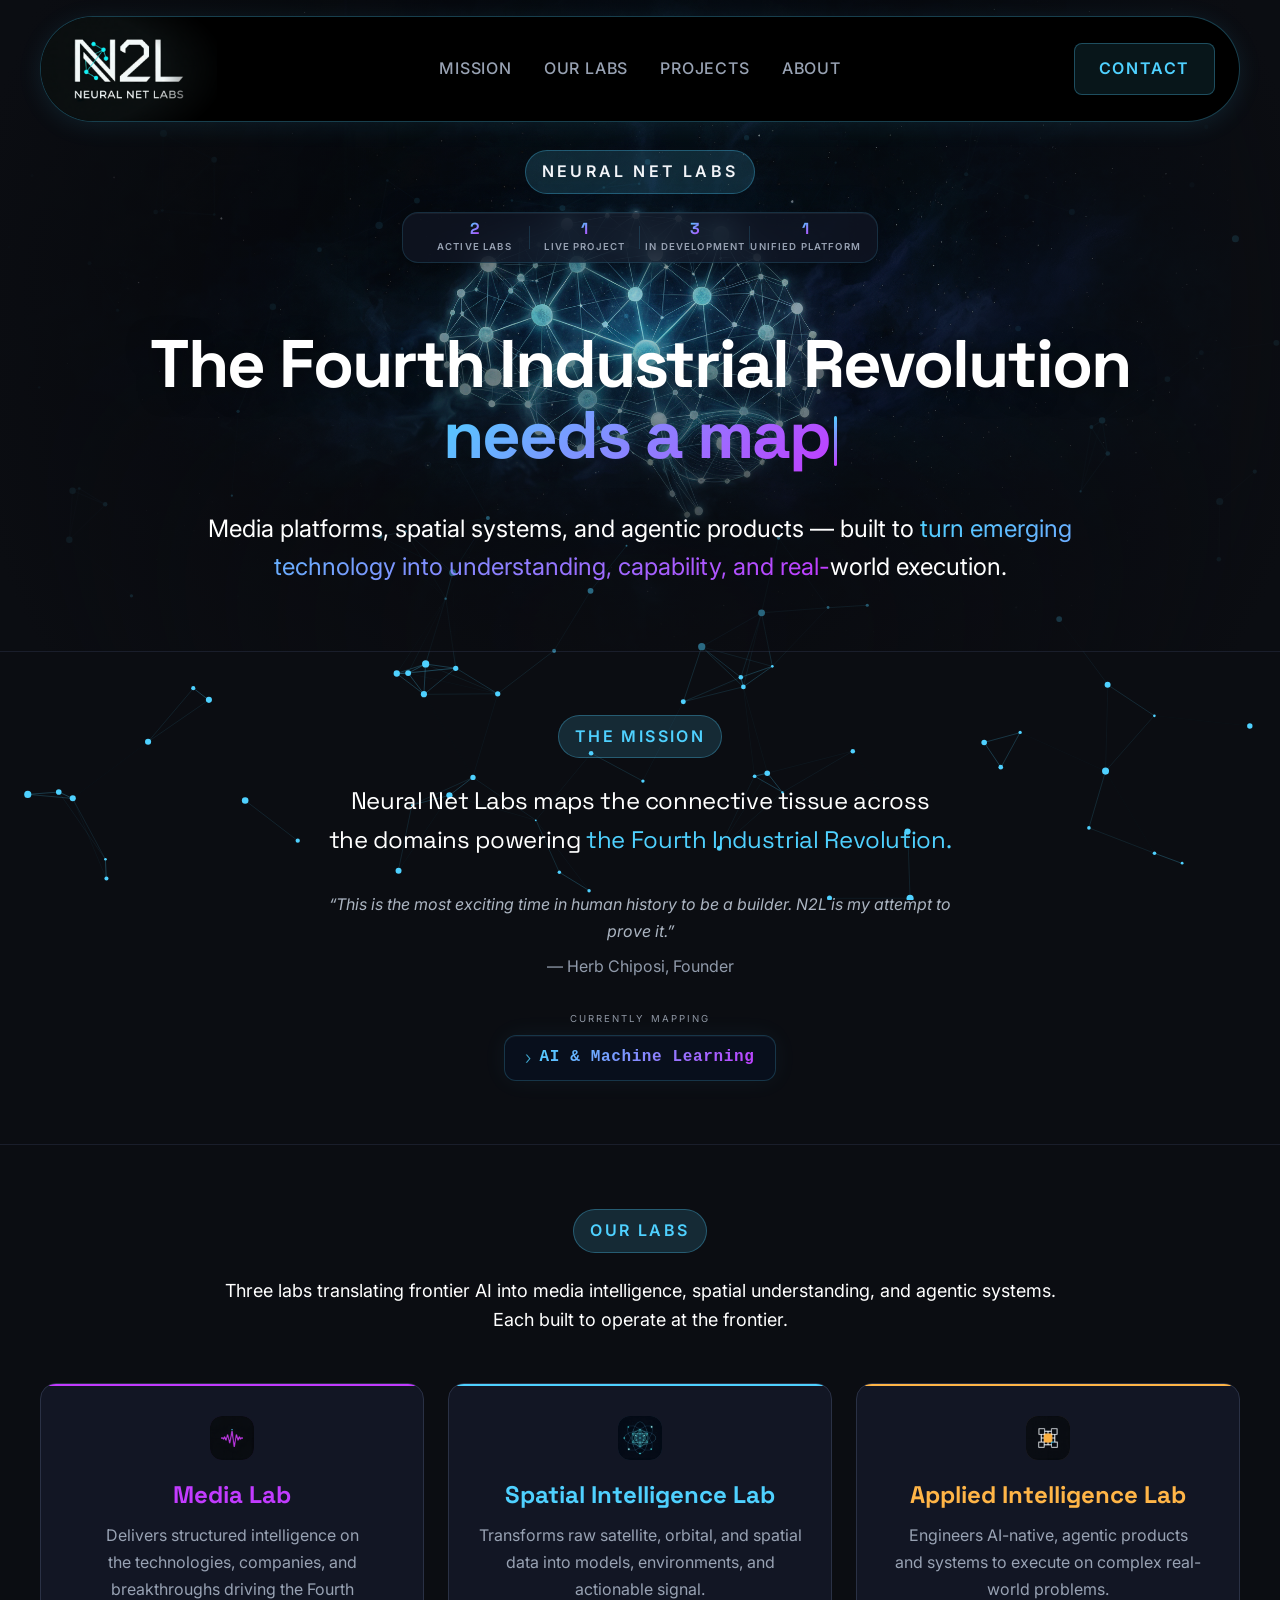
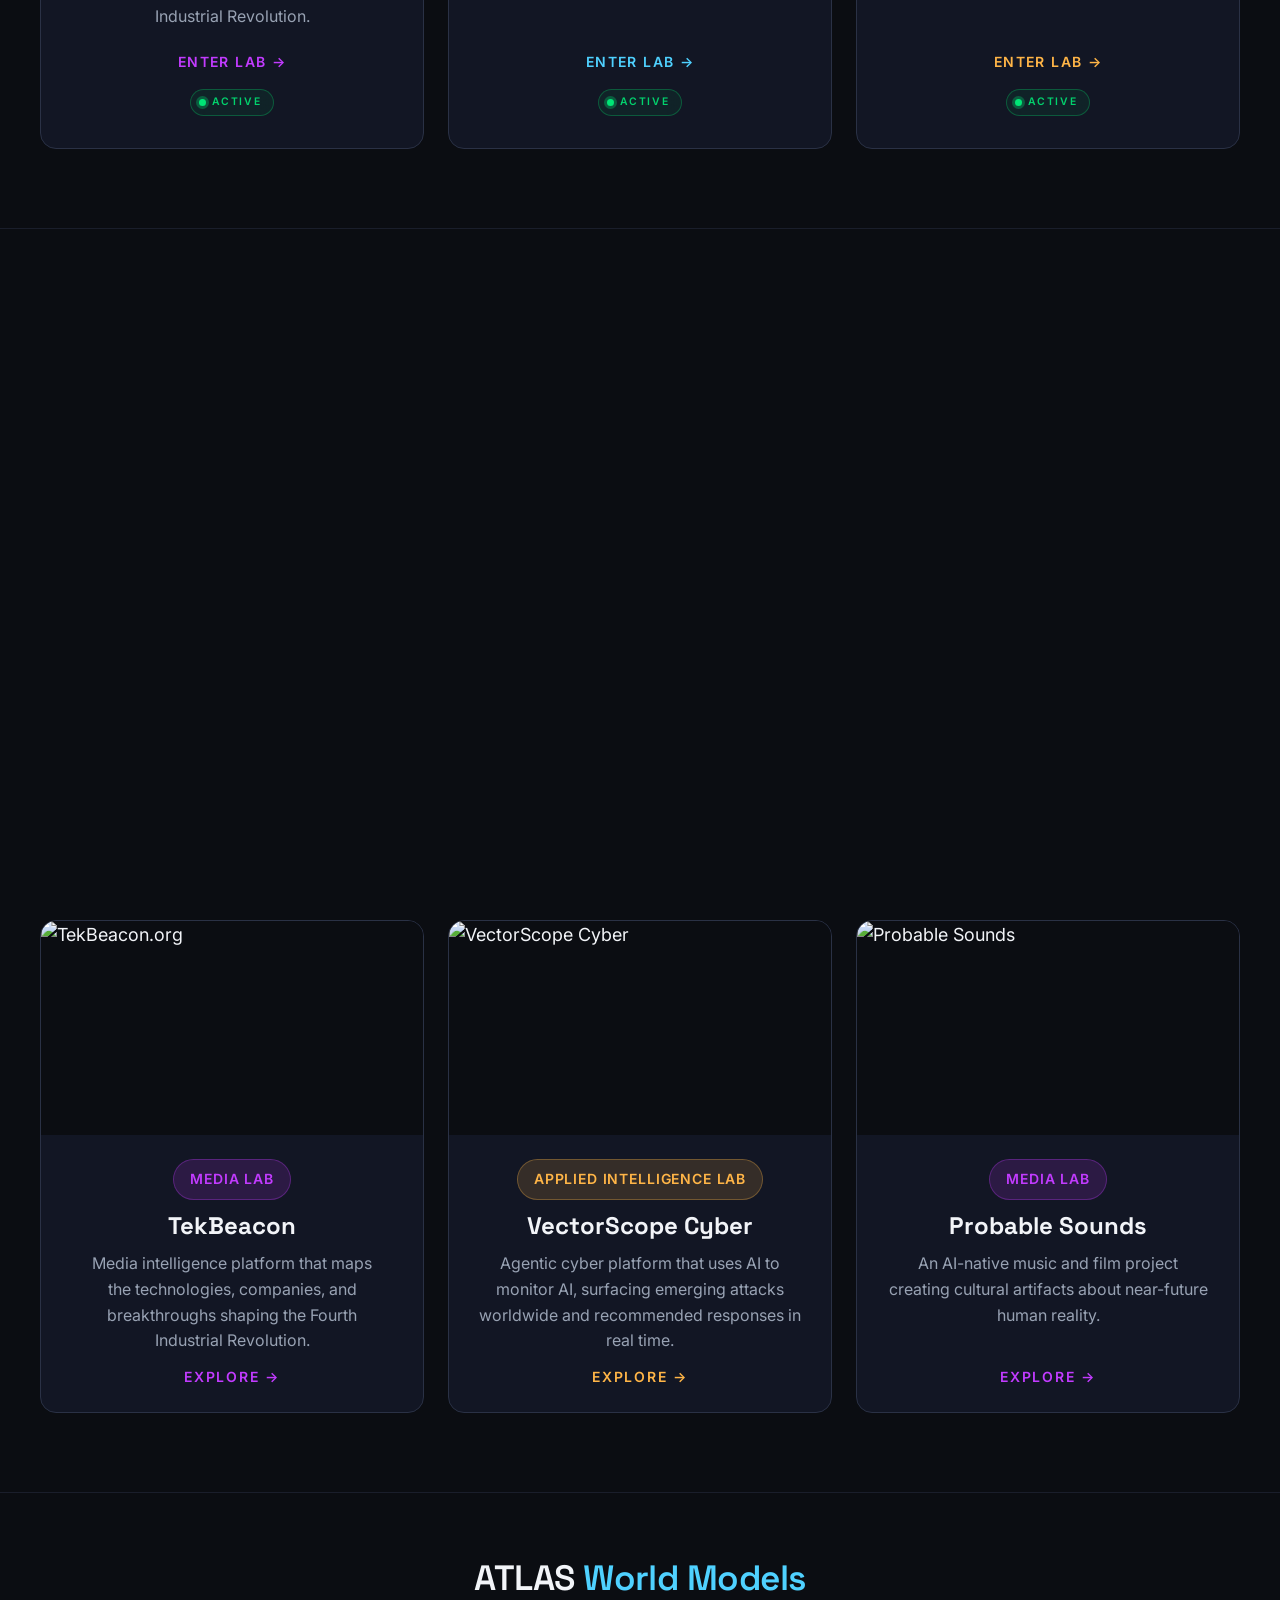
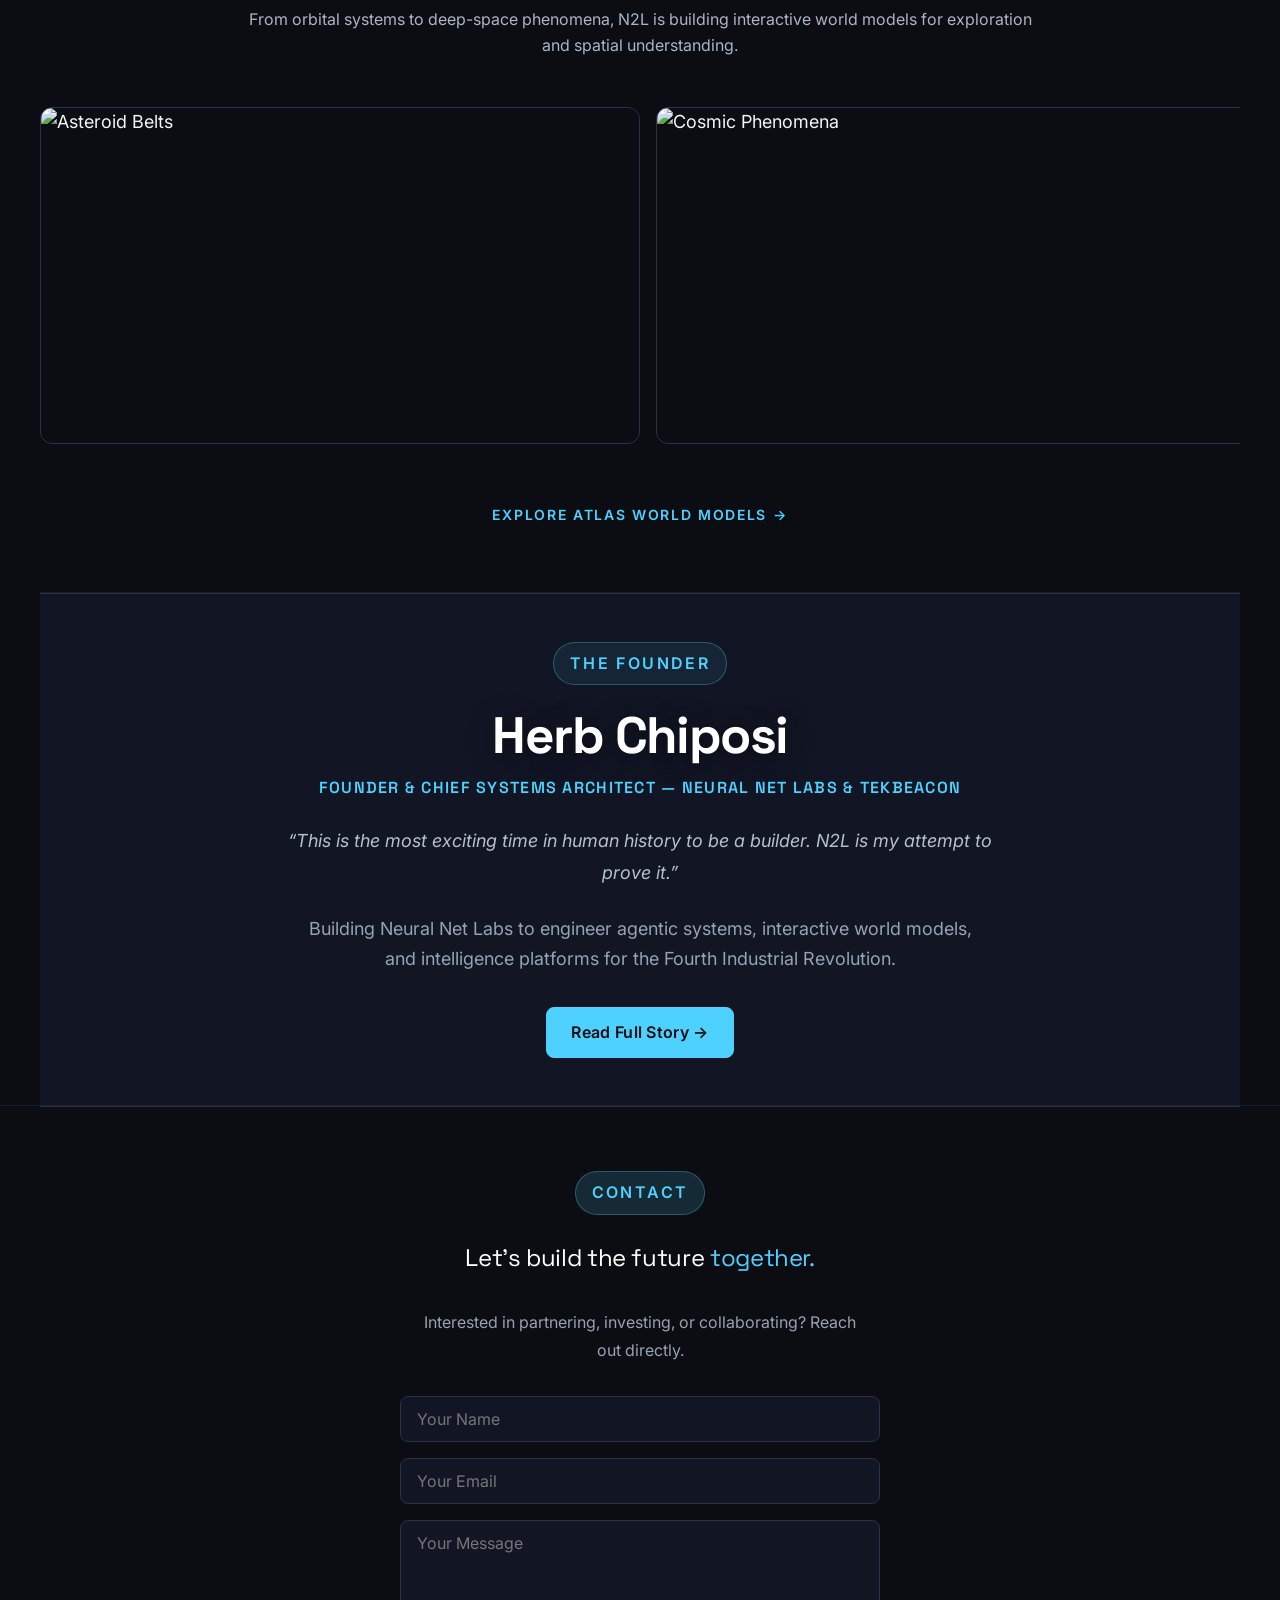
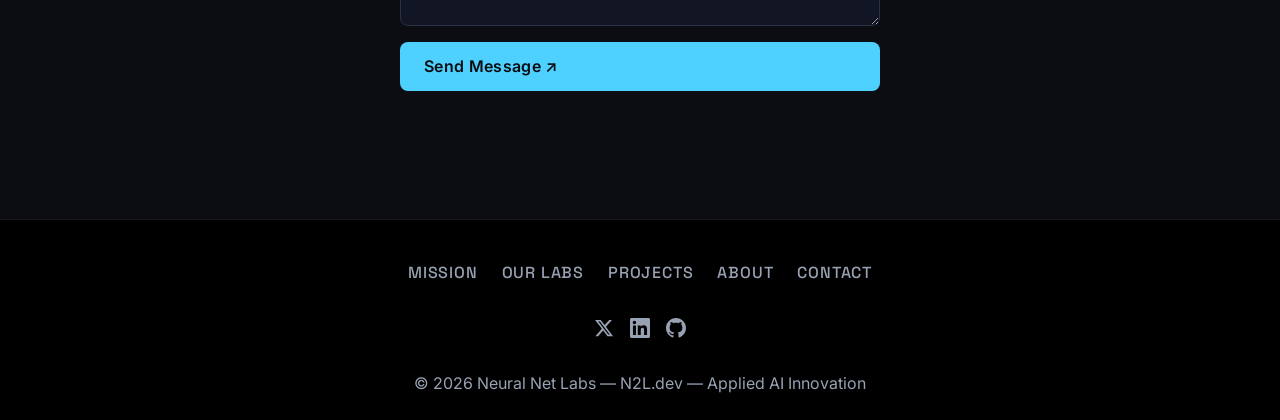
==== commit b24864f4: "Update title to Founder & Chief Systems Architect" ====
--- a/index.html
+++ b/index.html
@@ -16,7 +16,7 @@
         "@type": "Person",
         "@id": "https://n2l.dev/#herb-chiposi",
         "name": "Herb Chiposi",
-        "jobTitle": "Founder & CEO",
+        "jobTitle": "Founder & Chief Systems Architect",
         "worksFor": {
           "@type": "Organization",
           "name": "Neural Net Labs",
@@ -289,7 +289,7 @@
     <section class="section" id="founder" style="text-align: center; background: var(--color-surface); border-top: 1px solid var(--color-divider); border-bottom: 1px solid var(--color-divider); padding-top: var(--space-12); padding-bottom: var(--space-12);">
       <div class="section-eyebrow" style="color: var(--color-cyan); border-color: rgba(79,209,255,0.3); background: rgba(79,209,255,0.08);">The Founder</div>
       <h2 class="hero-headline" style="font-size: var(--text-2xl); color: #ffffff; max-width: 800px; margin: 0 auto var(--space-3);">Herb Chiposi</h2>
-      <p style="font-family: var(--font-display); font-size: var(--text-sm); font-weight: 600; color: var(--color-cyan); letter-spacing: 0.08em; text-transform: uppercase; margin-bottom: var(--space-6);">Founder & CEO &mdash; Neural Net Labs &amp; TekBeacon</p>
+      <p style="font-family: var(--font-display); font-size: var(--text-sm); font-weight: 600; color: var(--color-cyan); letter-spacing: 0.08em; text-transform: uppercase; margin-bottom: var(--space-6);">Founder &amp; Chief Systems Architect &mdash; Neural Net Labs &amp; TekBeacon</p>
       
       <p style="color: rgba(200, 210, 225, 0.9); font-size: var(--text-base); max-width: 720px; margin: 0 auto var(--space-6); line-height: 1.8; font-style: italic;">
         &ldquo;This is the most exciting time in human history to be a builder. N2L is my attempt to prove it.&rdquo;
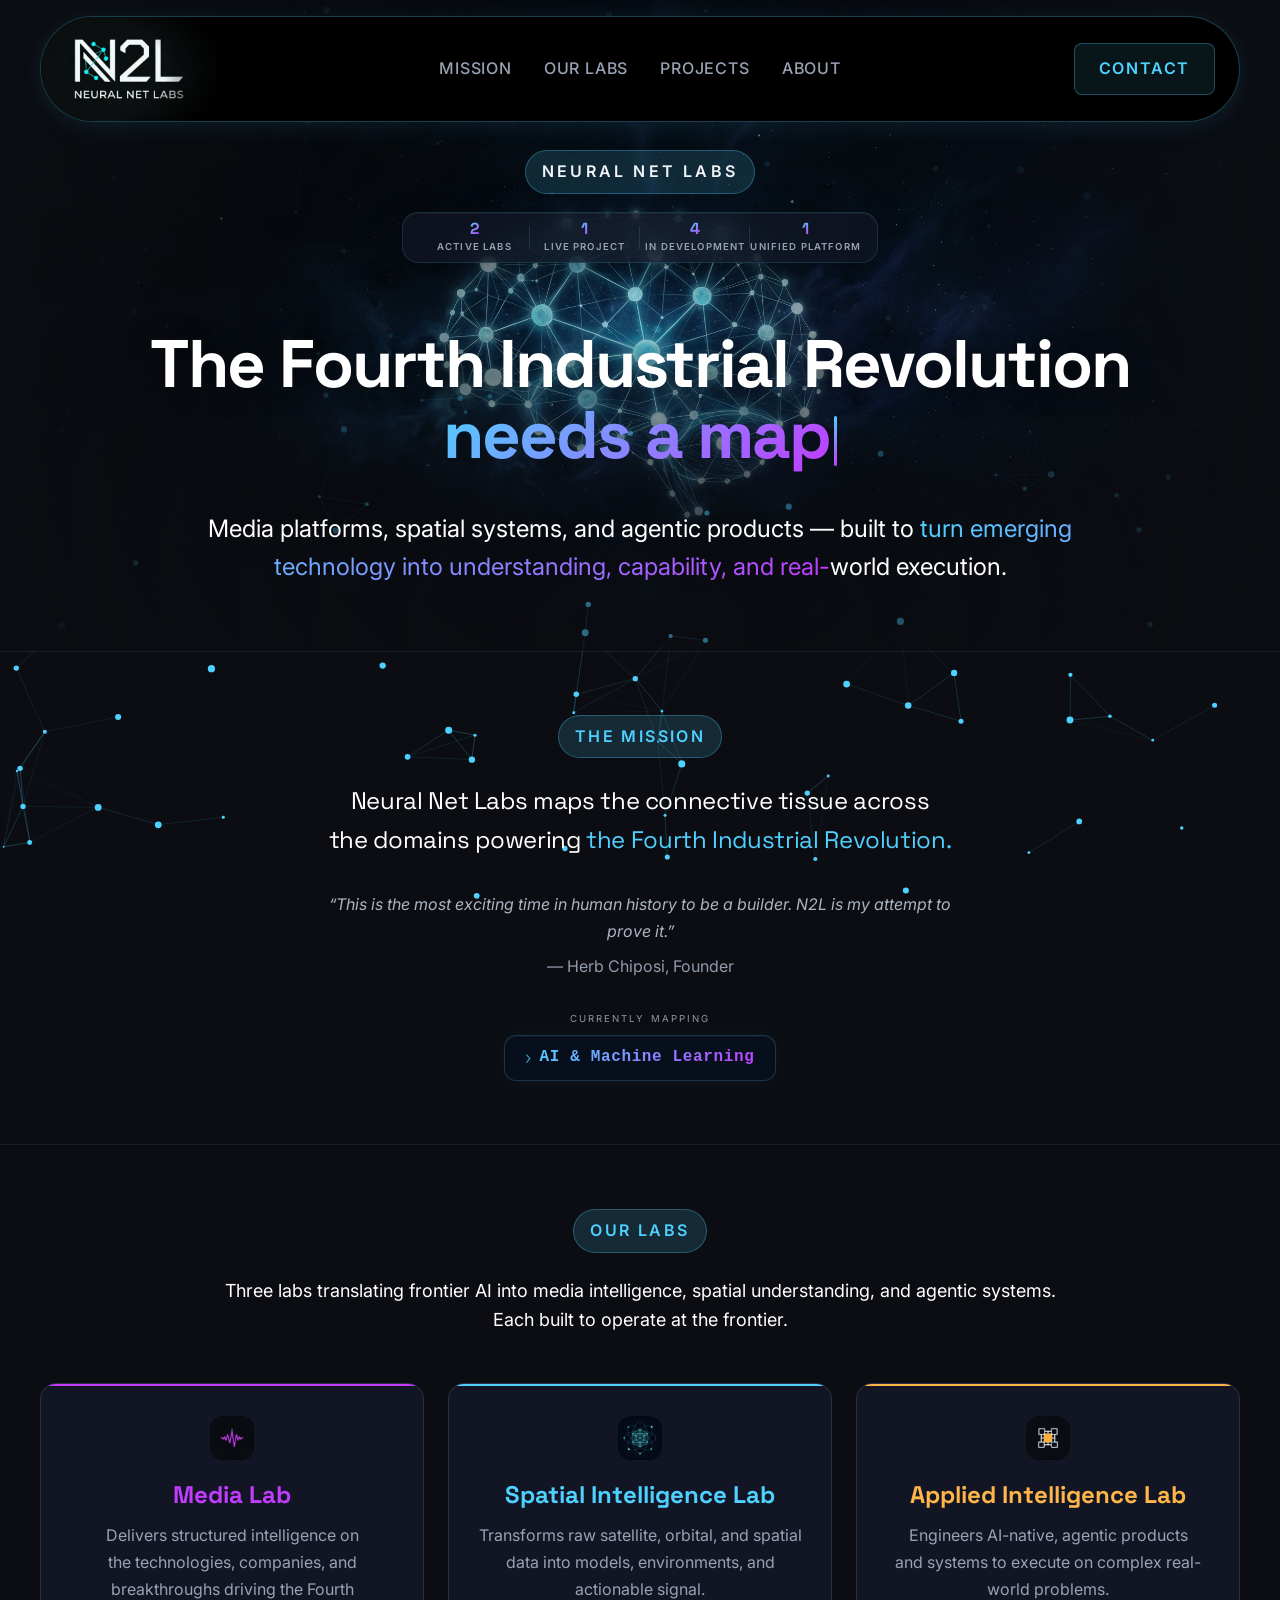
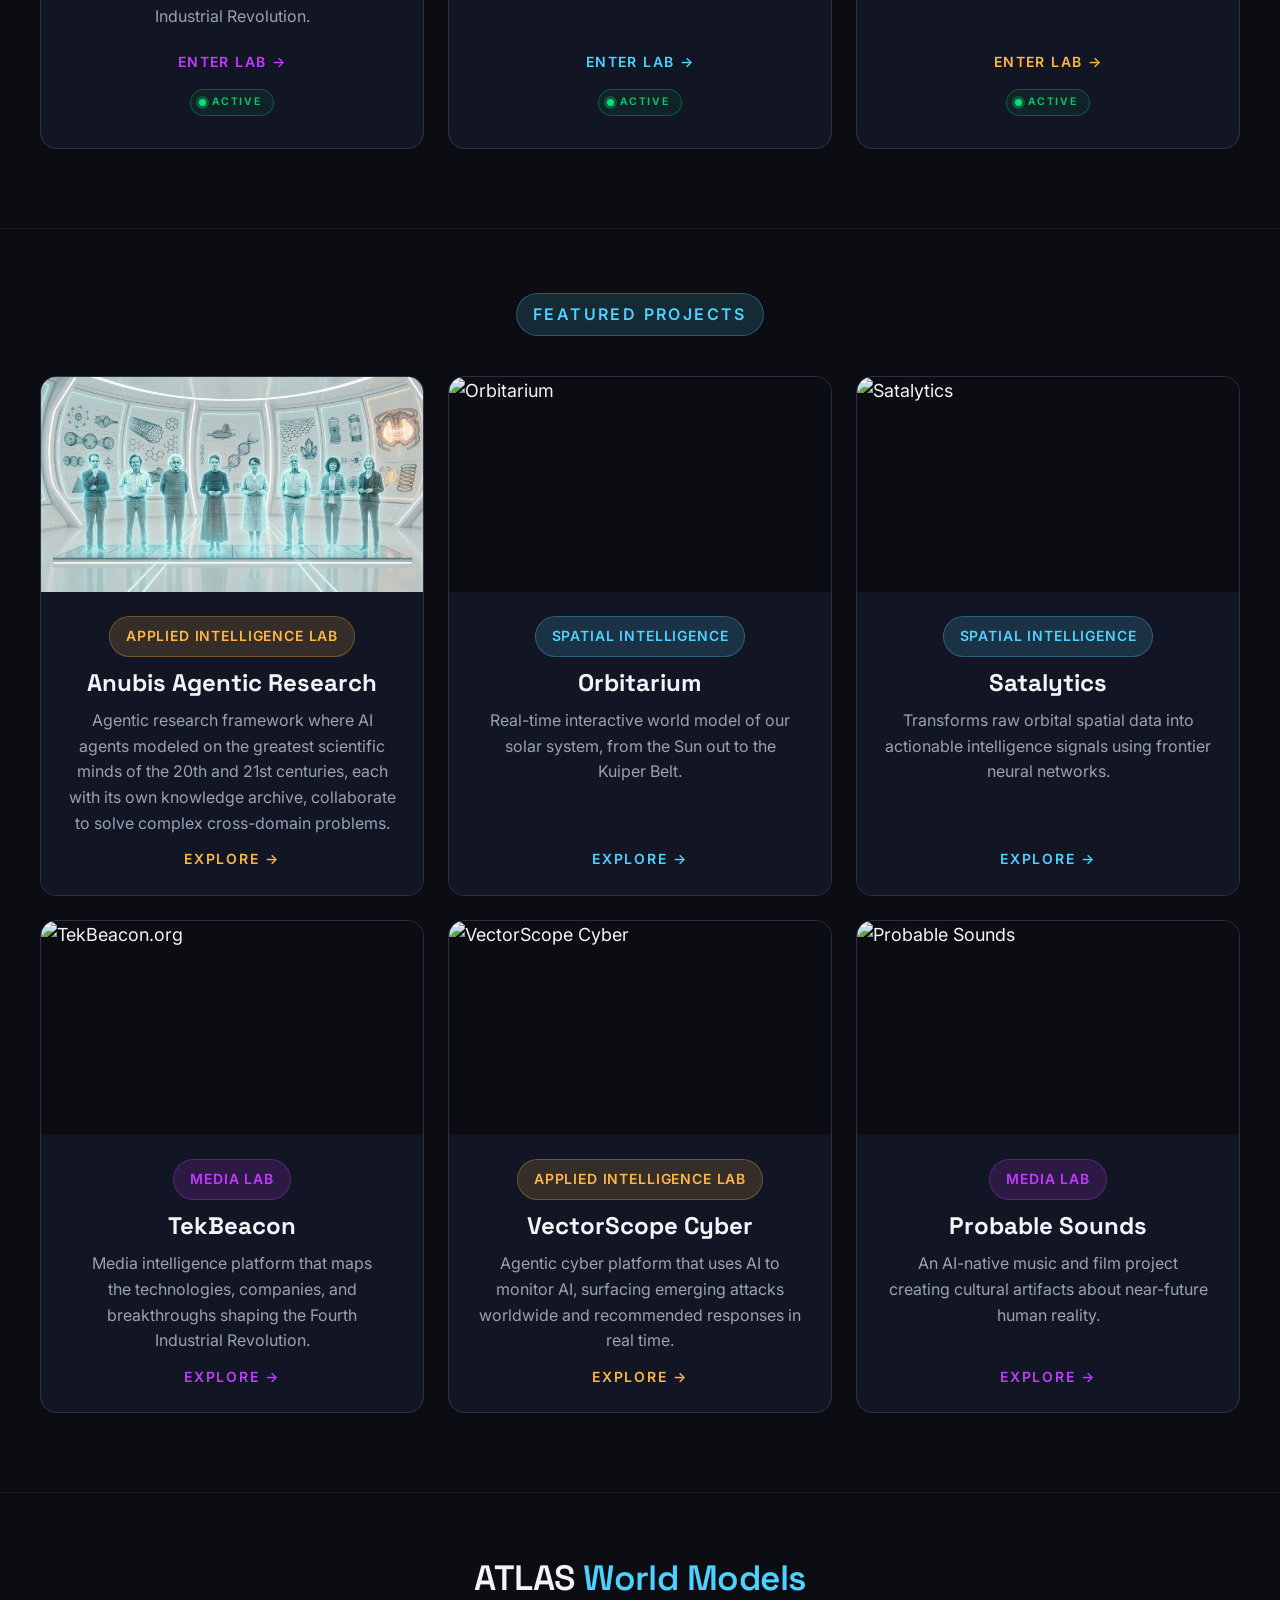
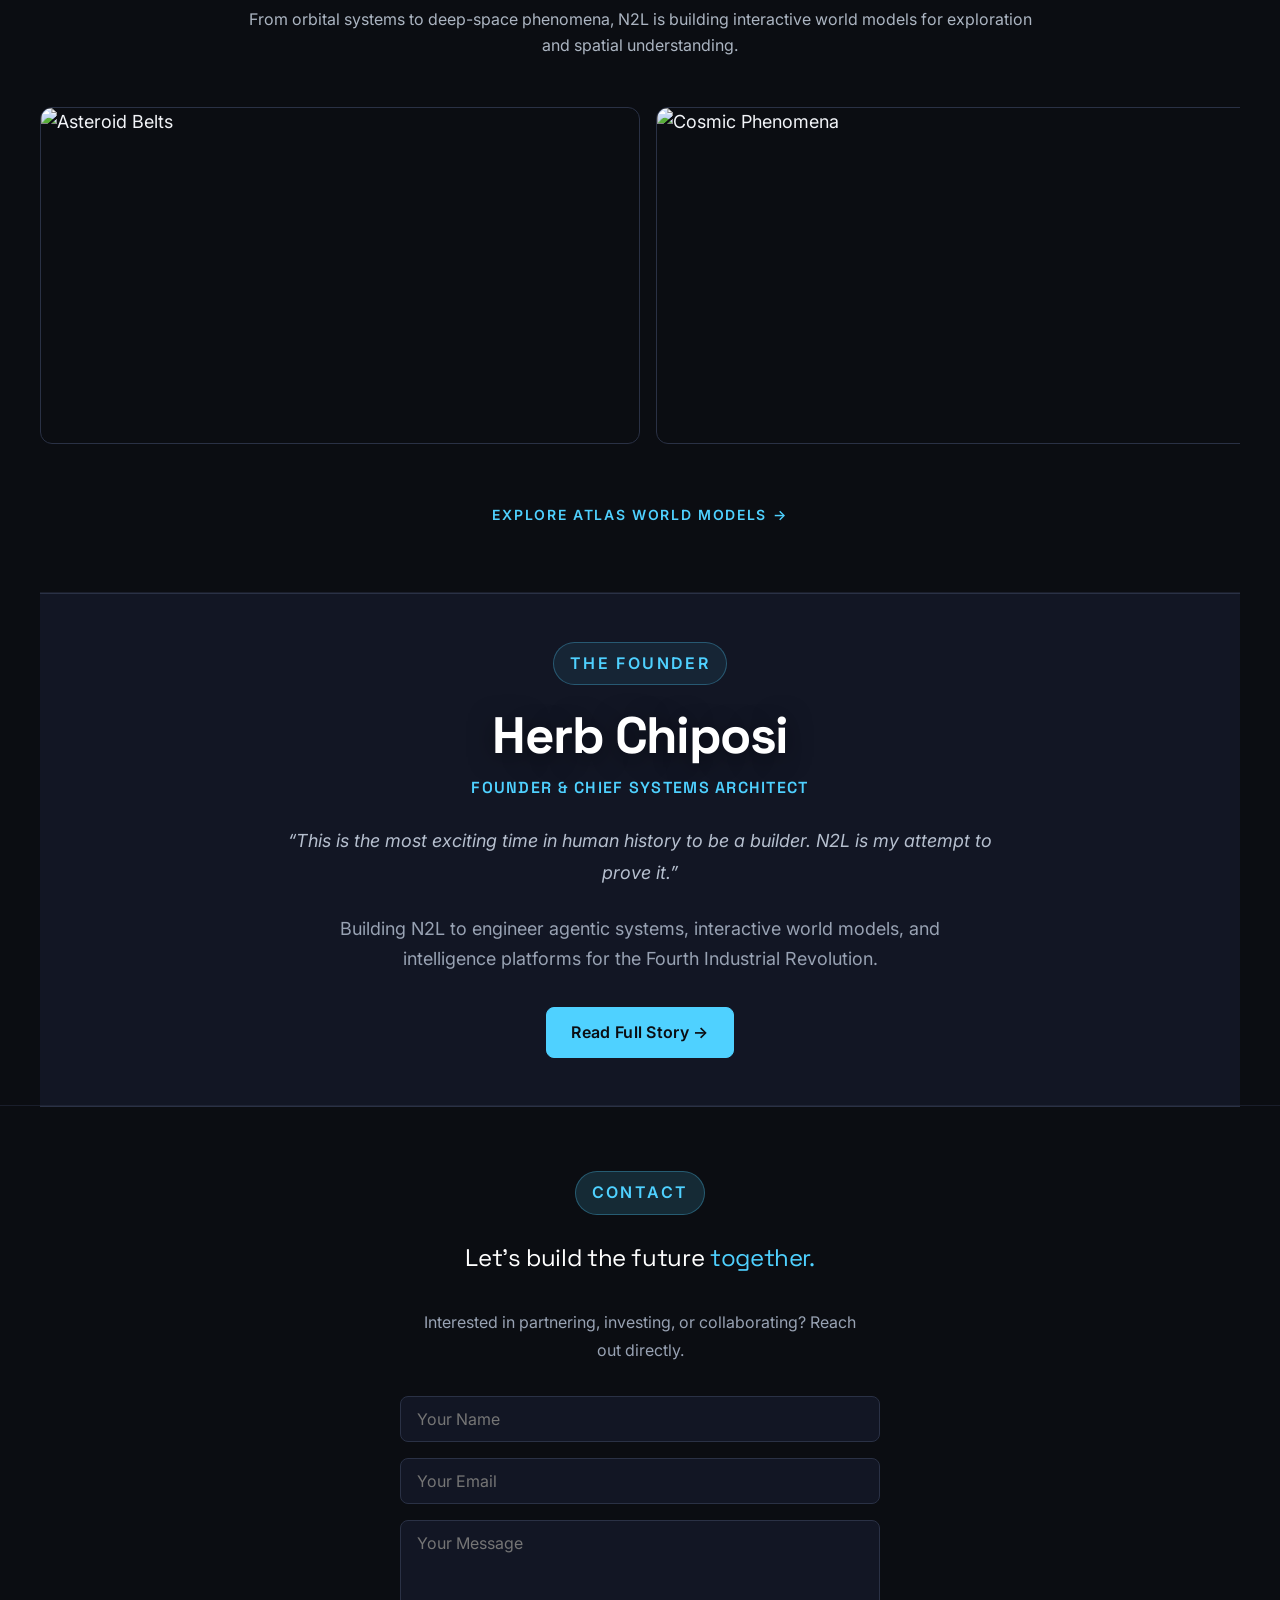
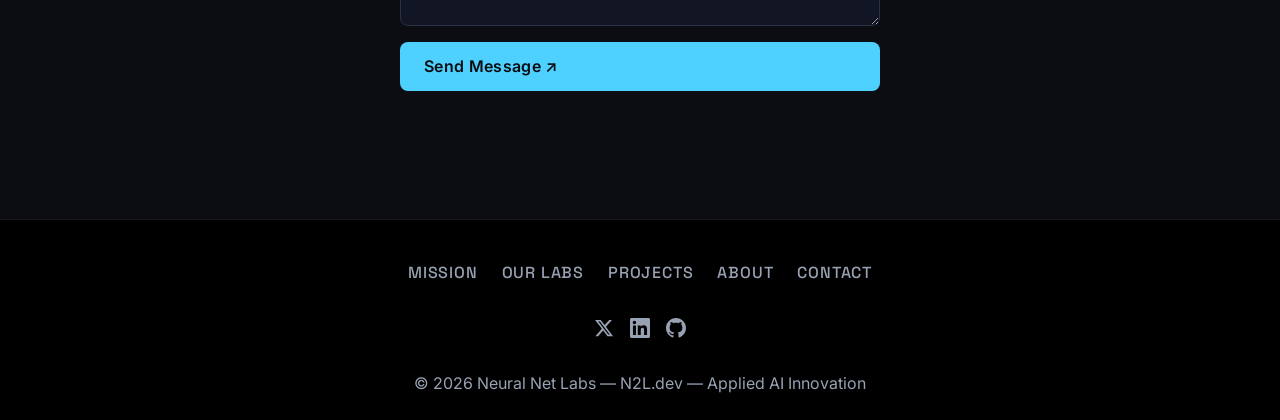
==== commit 4b4ba9f7: "Remove redundant company names from homepage founder section" ====
--- a/index.html
+++ b/index.html
@@ -289,14 +289,14 @@
     <section class="section" id="founder" style="text-align: center; background: var(--color-surface); border-top: 1px solid var(--color-divider); border-bottom: 1px solid var(--color-divider); padding-top: var(--space-12); padding-bottom: var(--space-12);">
       <div class="section-eyebrow" style="color: var(--color-cyan); border-color: rgba(79,209,255,0.3); background: rgba(79,209,255,0.08);">The Founder</div>
       <h2 class="hero-headline" style="font-size: var(--text-2xl); color: #ffffff; max-width: 800px; margin: 0 auto var(--space-3);">Herb Chiposi</h2>
-      <p style="font-family: var(--font-display); font-size: var(--text-sm); font-weight: 600; color: var(--color-cyan); letter-spacing: 0.08em; text-transform: uppercase; margin-bottom: var(--space-6);">Founder &amp; Chief Systems Architect &mdash; Neural Net Labs &amp; TekBeacon</p>
+      <p style="font-family: var(--font-display); font-size: var(--text-sm); font-weight: 600; color: var(--color-cyan); letter-spacing: 0.08em; text-transform: uppercase; margin-bottom: var(--space-6);">Founder &amp; Chief Systems Architect</p>
       
       <p style="color: rgba(200, 210, 225, 0.9); font-size: var(--text-base); max-width: 720px; margin: 0 auto var(--space-6); line-height: 1.8; font-style: italic;">
         &ldquo;This is the most exciting time in human history to be a builder. N2L is my attempt to prove it.&rdquo;
       </p>
       
       <p style="color: var(--color-text-muted); font-size: var(--text-base); max-width: 680px; margin: 0 auto var(--space-8); line-height: 1.7;">
-        Building Neural Net Labs to engineer agentic systems, interactive world models, and intelligence platforms for the Fourth Industrial Revolution.
+        Building N2L to engineer agentic systems, interactive world models, and intelligence platforms for the Fourth Industrial Revolution.
       </p>
 
       <a href="about.html" class="btn btn-primary glow-btn" style="text-decoration:none;">Read Full Story &rarr;</a>
